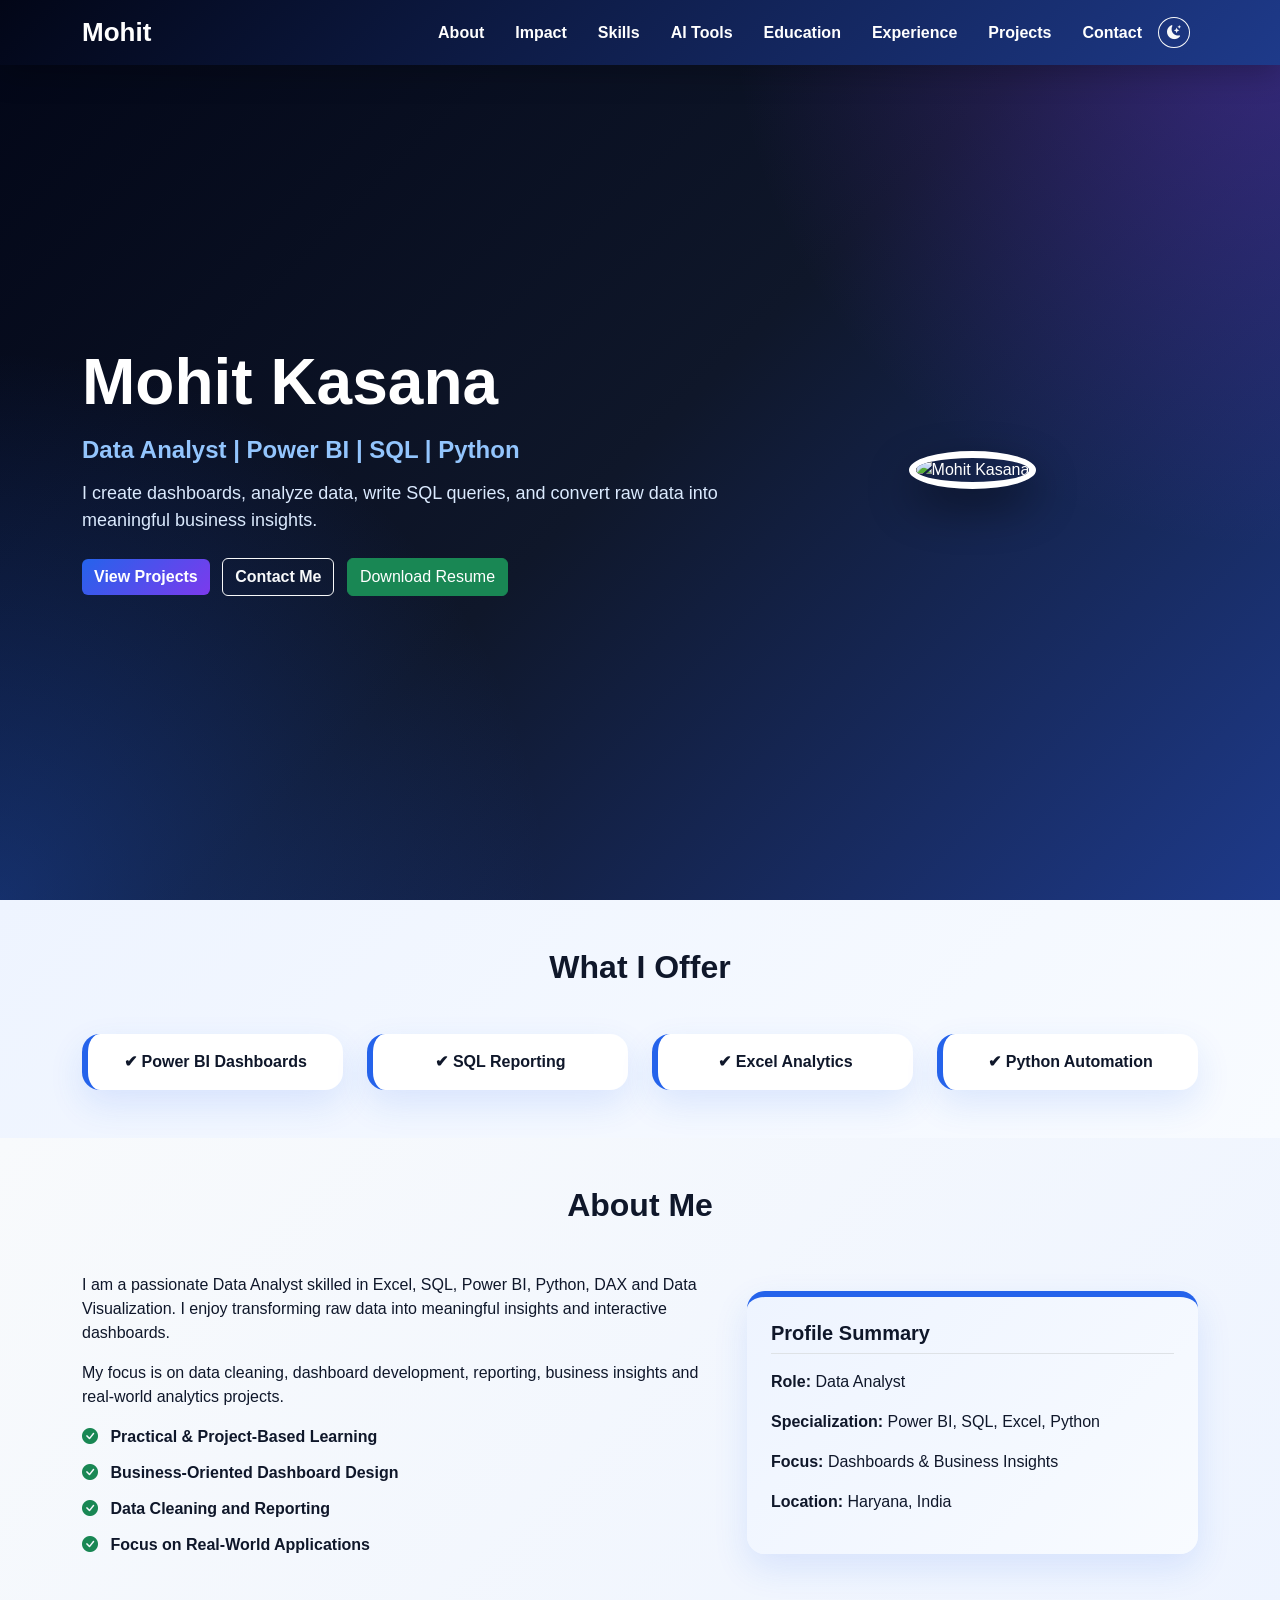
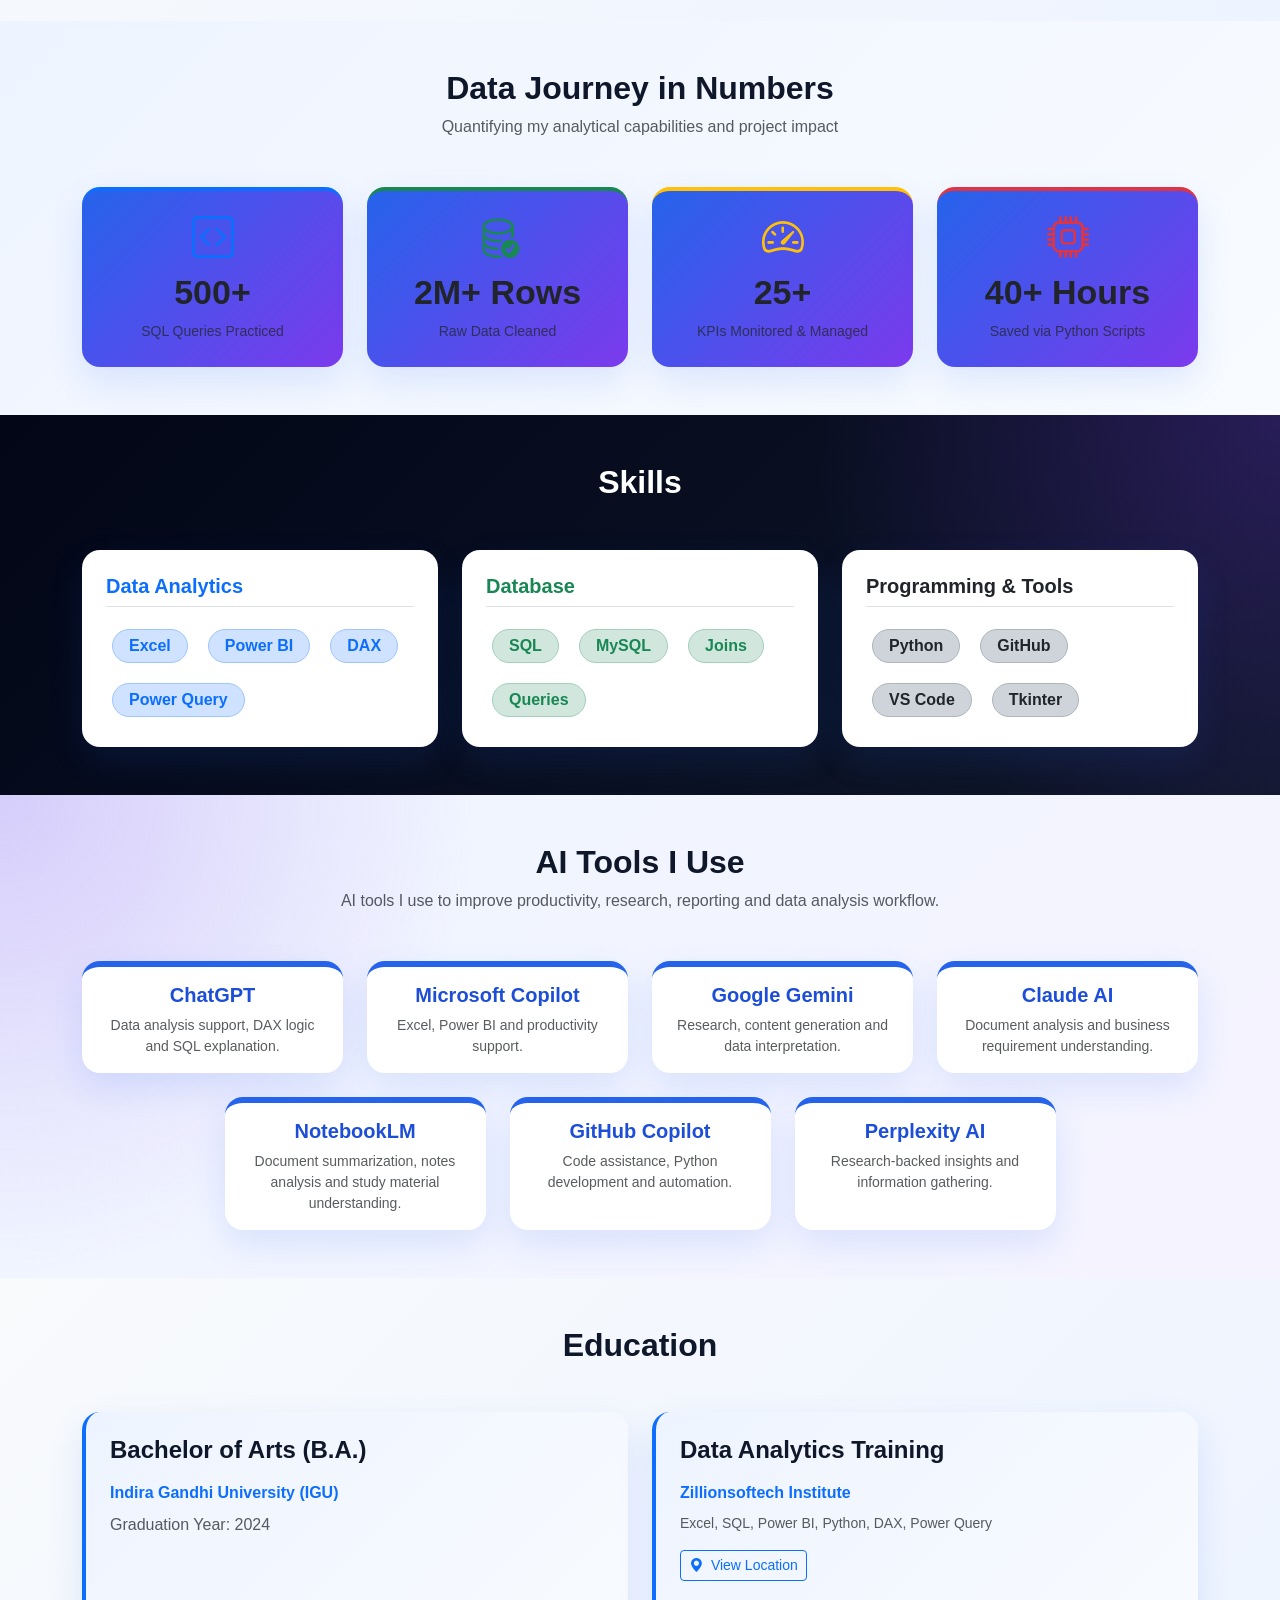
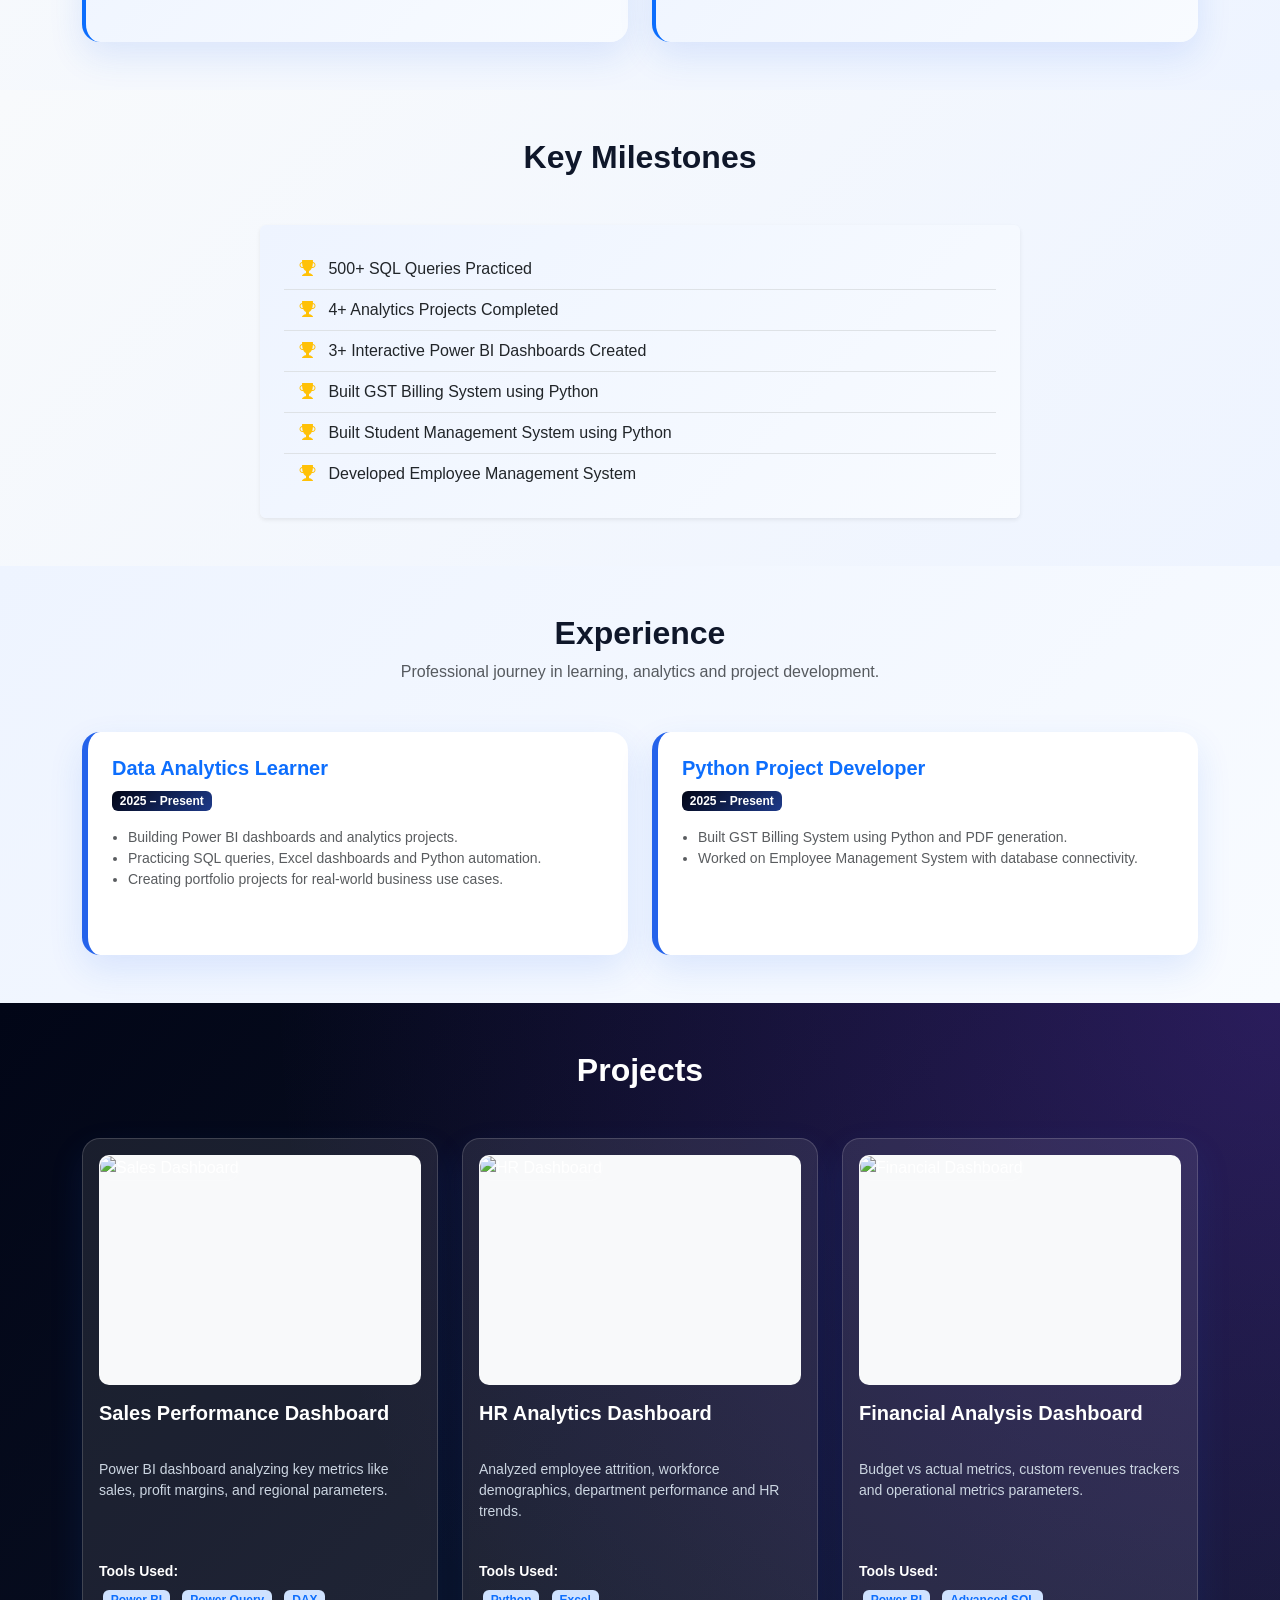
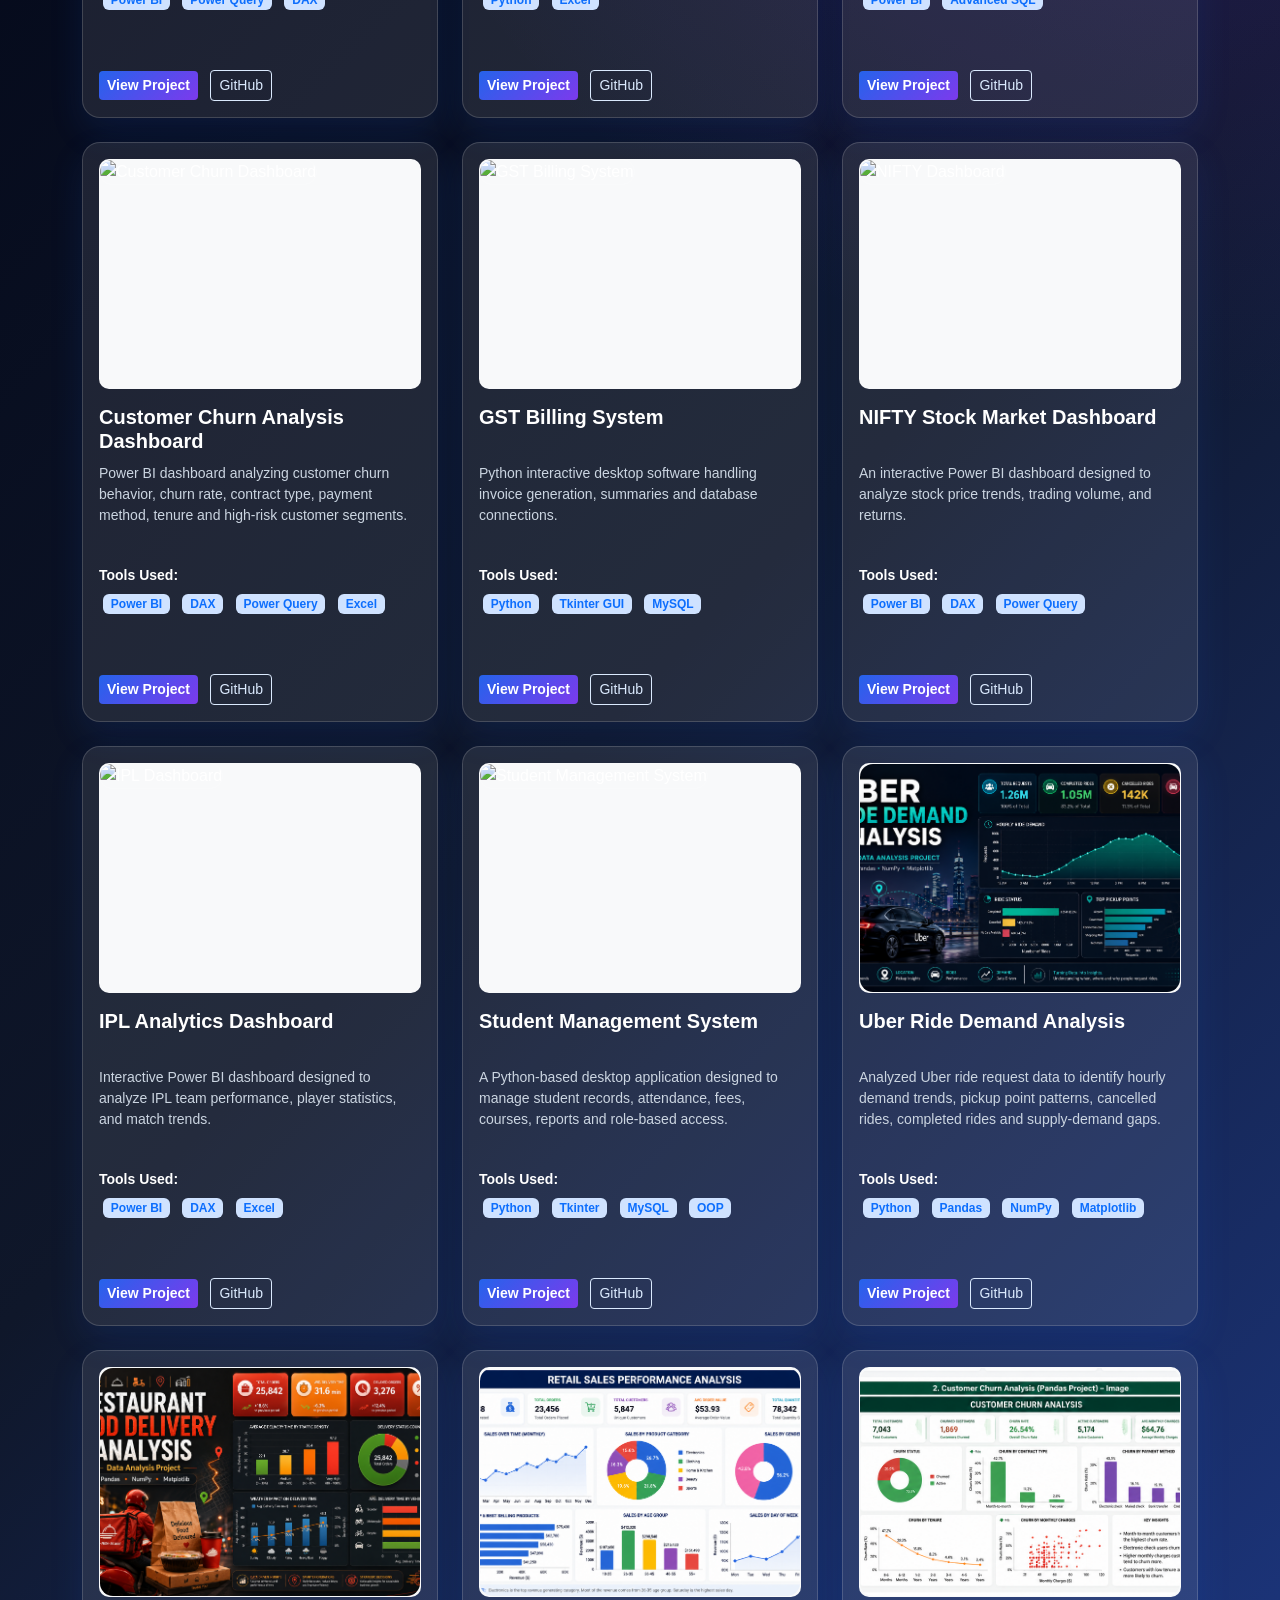
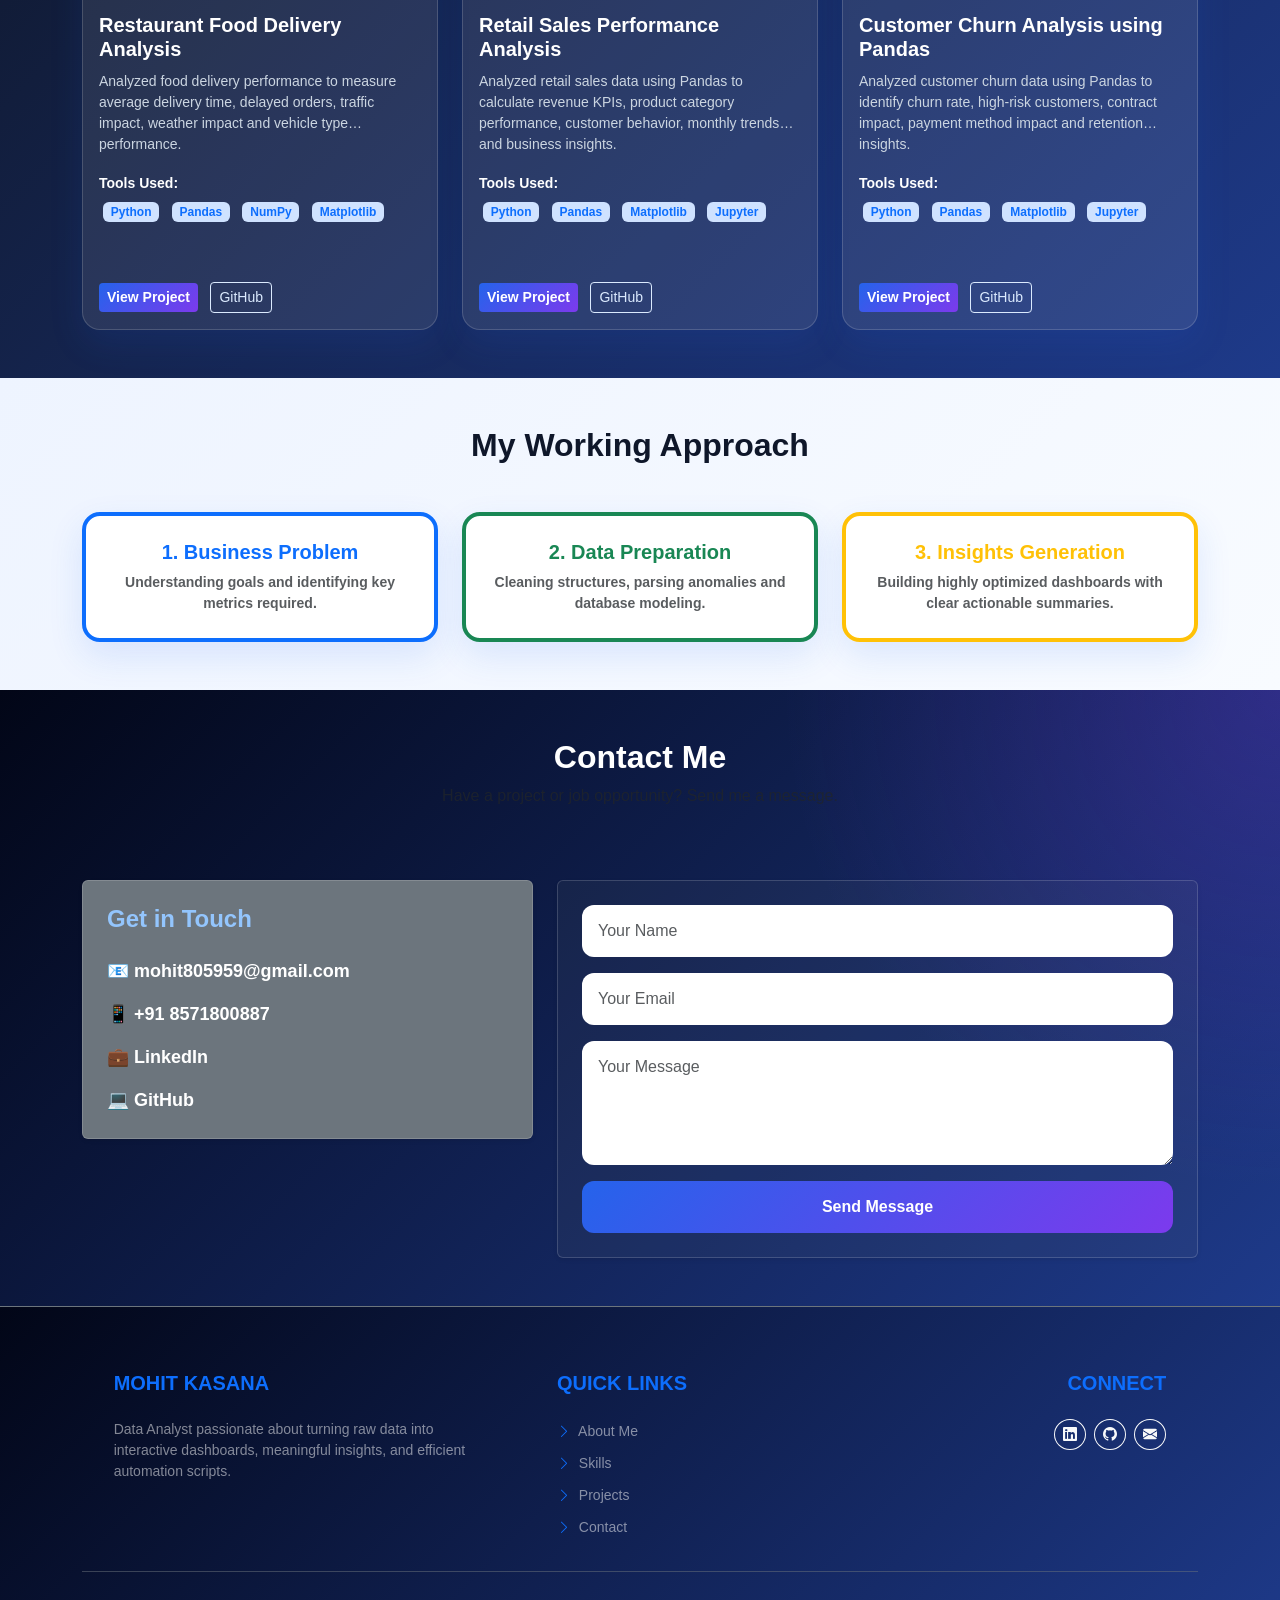
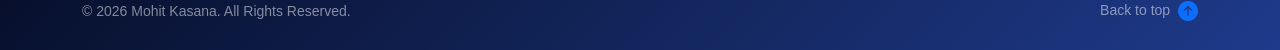
==== index.html @ ac34f44d "Update index.html" ====
<!DOCTYPE html>
<html lang="en">
<head>
    <meta charset="UTF-8">
    <title>Mohit Kasana | Data Analyst</title>
    <meta name="viewport" content="width=device-width, initial-scale=1">

    <link rel="icon" type="image/x-icon" href="images/favicon.ico">
    <!-- Bootstrap 5 CSS -->
    <link href="https://cdn.jsdelivr.net/npm/bootstrap@5.3.3/dist/css/bootstrap.min.css" rel="stylesheet">
    <!-- Bootstrap Icons -->
    <link href="https://cdn.jsdelivr.net/npm/bootstrap-icons/font/bootstrap-icons.css" rel="stylesheet">
    <link rel="stylesheet" href="style.css">
    
    <style>
        html {
            scroll-behavior: smooth;
        }
        /* Custom Dark Mode Rules */
        [data-bs-theme="dark"] .bg-white,
        [data-bs-theme="dark"] .bg-light {
            background-color: #212529 !important;
            color: #f8f9fa !important;
        }
        [data-bs-theme="dark"] .skill-card, 
        [data-bs-theme="dark"] .project-card,
        [data-bs-theme="dark"] .education-card,
        [data-bs-theme="dark"] .metric-card,
        [data-bs-theme="dark"] .ai-card,
        [data-bs-theme="dark"] .approach-card {
            background-color: #2b3035 !important;
            color: #f8f9fa !important;
        }
        [data-bs-theme="dark"] .text-dark {
            color: #f8f9fa !important;
        }
        .metric-card {
            transition: transform 0.3s ease;
        }
        .metric-card:hover {
            transform: translateY(-5px);
        }
        .embed-container {
            position: relative;
            padding-bottom: 56.25%;
            height: 0;
            overflow: hidden;
            max-width: 100%;
        }
        .embed-container iframe {
            position: absolute;
            top: 0;
            left: 0;
            width: 100%;
            height: 100%;
        }
    </style>
</head>
<body>

<nav class="navbar navbar-expand-lg navbar-dark fixed-top custom-navbar bg-dark">
    <div class="container">
        <a class="navbar-brand fw-bold" href="#">Mohit</a>

        <div class="d-flex align-items-center order-lg-3 ms-2">
            <button class="btn btn-outline-light btn-sm rounded-circle me-2" id="darkModeToggle" title="Toggle Dark/Light Mode">
                <i class="bi bi-moon-stars-fill"></i>
            </button>
        </div>

        <button class="navbar-toggler" data-bs-toggle="collapse" data-bs-target="#menu" aria-controls="menu" aria-expanded="false" aria-label="Toggle navigation">
            <span class="navbar-toggler-icon"></span>
        </button>

        <div class="collapse navbar-collapse" id="menu">
            <ul class="navbar-nav ms-auto">
                <li class="nav-item"><a class="nav-link" href="#about">About</a></li>
                <li class="nav-item"><a class="nav-link" href="#metrics">Impact</a></li>
                <li class="nav-item"><a class="nav-link" href="#skills">Skills</a></li>
                <li class="nav-item"><a class="nav-link" href="#ai-tools">AI Tools</a></li>
                <li class="nav-item"><a class="nav-link" href="#education">Education</a></li>
                <li class="nav-item"><a class="nav-link" href="#experience">Experience</a></li>
                <li class="nav-item"><a class="nav-link" href="#projects">Projects</a></li>
                <li class="nav-item"><a class="nav-link" href="#contact">Contact</a></li>
            </ul>
        </div>
    </div>
</nav>

<!-- Hero Section -->
<section class="hero" style="padding-top: 100px; padding-bottom: 60px;">
    <div class="container">
        <div class="row align-items-center">
            <div class="col-md-7">
                <h1>Mohit Kasana</h1>
                <h4>Data Analyst | Power BI | SQL | Python</h4>
                <p>
                    I create dashboards, analyze data, write SQL queries,
                    and convert raw data into meaningful business insights.
                </p>
                <div class="hero-buttons mt-4">
                    <a href="#projects" class="btn btn-primary me-2">View Projects</a>
                    <a href="#contact" class="btn btn-outline-light me-2">Contact Me</a>
                    <a href="resume.pdf" download class="btn btn-success">Download Resume</a>
                </div>
            </div>
            <div class="col-md-5 text-center mt-4 mt-md-0">
                <img src="images/profile.jpg" class="profile-img img-fluid rounded-circle" alt="Mohit Kasana" style="max-width: 250px;">
            </div>
        </div>
    </div>
</section>

<!-- Offers Section -->
<section class="section bg-light py-5">
    <div class="container">
        <h2 class="text-center mb-5 fw-bold">What I Offer</h2>
        <div class="row g-4">
            <div class="col-md-3">
                <div class="offer-card p-3 text-center shadow-sm bg-white rounded fw-semibold">✔ Power BI Dashboards</div>
            </div>
            <div class="col-md-3">
                <div class="offer-card p-3 text-center shadow-sm bg-white rounded fw-semibold">✔ SQL Reporting</div>
            </div>
            <div class="col-md-3">
                <div class="offer-card p-3 text-center shadow-sm bg-white rounded fw-semibold">✔ Excel Analytics</div>
            </div>
            <div class="col-md-3">
                <div class="offer-card p-3 text-center shadow-sm bg-white rounded fw-semibold">✔ Python Automation</div>
            </div>
        </div>
    </div>
</section>

<!-- About Section -->
<section id="about" class="section py-5">
    <div class="container">
        <h2 class="text-center mb-5 fw-bold">About Me</h2>
        <div class="row align-items-center">
            <div class="col-md-7">
                <p>
                    I am a passionate Data Analyst skilled in Excel, SQL, Power BI,
                    Python, DAX and Data Visualization. I enjoy transforming raw data
                    into meaningful insights and interactive dashboards.
                </p>
                <p>
                    My focus is on data cleaning, dashboard development, reporting,
                    business insights and real-world analytics projects.
                </p>
                <ul class="check-list list-unstyled fs-6 mt-3">
                    <li class="mb-2"><i class="bi bi-check-circle-fill text-success me-2"></i> Practical & Project-Based Learning</li>
                    <li class="mb-2"><i class="bi bi-check-circle-fill text-success me-2"></i> Business-Oriented Dashboard Design</li>
                    <li class="mb-2"><i class="bi bi-check-circle-fill text-success me-2"></i> Data Cleaning and Reporting</li>
                    <li class="mb-2"><i class="bi bi-check-circle-fill text-success me-2"></i> Focus on Real-World Applications</li>
                </ul>
            </div>
            <div class="col-md-5 mt-4 mt-md-0">
                <div class="summary-box p-4 bg-light shadow-sm rounded">
                    <h5 class="border-bottom pb-2 mb-3 fw-bold">Profile Summary</h5>
                    <p><b>Role:</b> Data Analyst</p>
                    <p><b>Specialization:</b> Power BI, SQL, Excel, Python</p>
                    <p><b>Focus:</b> Dashboards & Business Insights</p>
                    <p><b>Location:</b> Haryana, India</p>
                </div>
            </div>
        </div>
    </div>
</section>

<!-- Metrics Section -->
<section id="metrics" class="section bg-light py-5">
    <div class="container">
        <h2 class="text-center mb-2 fw-bold">Data Journey in Numbers</h2>
        <p class="text-center text-muted mb-5">Quantifying my analytical capabilities and project impact</p>

        <style>
            #metrics .metric-card {
                height: 180px;
                display: flex;
                flex-direction: column;
                align-items: center;
                justify-content: center;
                border-radius: 14px;
                transition: transform 0.3s ease;
            }

            #metrics .metric-card:hover {
                transform: translateY(-5px);
            }

            #metrics .metric-card i {
                font-size: 42px;
                margin-bottom: 12px;
                line-height: 1;
                display: block;
            }

            #metrics .metric-card h3 {
                font-size: 34px;
                font-weight: 800;
                margin: 0;
                line-height: 1.2;
            }

            #metrics .metric-card p {
                font-size: 14px;
                margin-top: 8px;
                margin-bottom: 0;
            }
        </style>

        <div class="row g-4 text-center">

            <div class="col-md-3 col-sm-6">
                <div class="metric-card p-4 bg-white shadow-sm rounded border-top border-primary border-4">
                    <i class="bi bi-code-square text-primary"></i>
                    <h3 class="fw-bold text-dark">500+</h3>
                    <p class="text-muted small">SQL Queries Practiced</p>
                </div>
            </div>

            <div class="col-md-3 col-sm-6">
                <div class="metric-card p-4 bg-white shadow-sm rounded border-top border-success border-4">
                    <i class="bi bi-database-check text-success"></i>
                    <h3 class="fw-bold text-dark">2M+ Rows</h3>
                    <p class="text-muted small">Raw Data Cleaned</p>
                </div>
            </div>

            <div class="col-md-3 col-sm-6">
                <div class="metric-card p-4 bg-white shadow-sm rounded border-top border-warning border-4">
                    <i class="bi bi-speedometer2 text-warning"></i>
                    <h3 class="fw-bold text-dark">25+</h3>
                    <p class="text-muted small">KPIs Monitored & Managed</p>
                </div>
            </div>

            <div class="col-md-3 col-sm-6">
                <div class="metric-card p-4 bg-white shadow-sm rounded border-top border-danger border-4">
                    <i class="bi bi-cpu text-danger"></i>
                    <h3 class="fw-bold text-dark">40+ Hours</h3>
                    <p class="text-muted small">Saved via Python Scripts</p>
                </div>
            </div>

        </div>
    </div>
</section>

<!-- Skills Section -->
<section id="skills" class="section py-5">
    <div class="container">
        <h2 class="text-center mb-5 fw-bold">Skills</h2>
        <div class="row g-4">
            <div class="col-md-4">
                <div class="skill-card p-4 bg-white shadow-sm rounded h-100 border-0">
                    <h5 class="border-bottom pb-2 mb-3 text-primary fw-bold">Data Analytics</h5>
                    <div class="d-flex flex-wrap gap-2">
                        <span class="badge bg-primary-subtle text-primary border border-primary-subtle px-3 py-2 rounded-pill fs-6">Excel</span>
                        <span class="badge bg-primary-subtle text-primary border border-primary-subtle px-3 py-2 rounded-pill fs-6">Power BI</span>
                        <span class="badge bg-primary-subtle text-primary border border-primary-subtle px-3 py-2 rounded-pill fs-6">DAX</span>
                        <span class="badge bg-primary-subtle text-primary border border-primary-subtle px-3 py-2 rounded-pill fs-6">Power Query</span>
                    </div>
                </div>
            </div>
            <div class="col-md-4">
                <div class="skill-card p-4 bg-white shadow-sm rounded h-100 border-0">
                    <h5 class="border-bottom pb-2 mb-3 text-success fw-bold">Database</h5>
                    <div class="d-flex flex-wrap gap-2">
                        <span class="badge bg-success-subtle text-success border border-success-subtle px-3 py-2 rounded-pill fs-6">SQL</span>
                        <span class="badge bg-success-subtle text-success border border-success-subtle px-3 py-2 rounded-pill fs-6">MySQL</span>
                        <span class="badge bg-success-subtle text-success border border-success-subtle px-3 py-2 rounded-pill fs-6">Joins</span>
                        <span class="badge bg-success-subtle text-success border border-success-subtle px-3 py-2 rounded-pill fs-6">Queries</span>
                    </div>
                </div>
            </div>
            <div class="col-md-4">
                <div class="skill-card p-4 bg-white shadow-sm rounded h-100 border-0">
                    <h5 class="border-bottom pb-2 mb-3 text-dark fw-bold">Programming & Tools</h5>
                    <div class="d-flex flex-wrap gap-2">
                        <span class="badge bg-dark-subtle text-dark border border-dark-subtle px-3 py-2 rounded-pill fs-6">Python</span>
                        <span class="badge bg-dark-subtle text-dark border border-dark-subtle px-3 py-2 rounded-pill fs-6">GitHub</span>
                        <span class="badge bg-dark-subtle text-dark border border-dark-subtle px-3 py-2 rounded-pill fs-6">VS Code</span>
                        <span class="badge bg-dark-subtle text-dark border border-dark-subtle px-3 py-2 rounded-pill fs-6">Tkinter</span>
                    </div>
                </div>
            </div>
        </div>
    </div>
</section>

<!-- AI Tools Section -->
<section id="ai-tools" class="section bg-light py-5">
    <div class="container">
        <h2 class="text-center mb-2 fw-bold">AI Tools I Use</h2>
        <p class="text-center text-muted mb-5">AI tools I use to improve productivity, research, reporting and data analysis workflow.</p>
        <div class="row g-4 justify-content-center">
            <div class="col-md-4 col-lg-3">
                <div class="ai-card p-3 bg-white shadow-sm rounded h-100 text-center">
                    <h5 class="fw-bold">ChatGPT</h5>
                    <p class="small text-muted mb-0">Data analysis support, DAX logic and SQL explanation.</p>
                </div>
            </div>
            <div class="col-md-4 col-lg-3">
                <div class="ai-card p-3 bg-white shadow-sm rounded h-100 text-center">
                    <h5 class="fw-bold">Microsoft Copilot</h5>
                    <p class="small text-muted mb-0">Excel, Power BI and productivity support.</p>
                </div>
            </div>
            <div class="col-md-4 col-lg-3">
                <div class="ai-card p-3 bg-white shadow-sm rounded h-100 text-center">
                    <h5 class="fw-bold">Google Gemini</h5>
                    <p class="small text-muted mb-0">Research, content generation and data interpretation.</p>
                </div>
            </div>
            <div class="col-md-4 col-lg-3">
                <div class="ai-card p-3 bg-white shadow-sm rounded h-100 text-center">
                    <h5 class="fw-bold">Claude AI</h5>
                    <p class="small text-muted mb-0">Document analysis and business requirement understanding.</p>
                </div>
            </div>
            <div class="col-md-4 col-lg-3">
                <div class="ai-card p-3 bg-white shadow-sm rounded h-100 text-center">
                    <h5 class="fw-bold">NotebookLM</h5>
                    <p class="small text-muted mb-0">Document summarization, notes analysis and study material understanding.</p>
                </div>
            </div>
            <div class="col-md-4 col-lg-3">
                <div class="ai-card p-3 bg-white shadow-sm rounded h-100 text-center">
                    <h5 class="fw-bold">GitHub Copilot</h5>
                    <p class="small text-muted mb-0">Code assistance, Python development and automation.</p>
                </div>
            </div>
            <div class="col-md-4 col-lg-3">
                <div class="ai-card p-3 bg-white shadow-sm rounded h-100 text-center">
                    <h5 class="fw-bold">Perplexity AI</h5>
                    <p class="small text-muted mb-0">Research-backed insights and information gathering.</p>
                </div>
            </div>
        </div>
    </div>
</section>

<!-- Education Section -->
<section id="education" class="section py-5">
    <div class="container">
        <h2 class="text-center mb-5 fw-bold">Education</h2>

        <div class="row g-4 align-items-stretch">

            <!-- Education Card 1 -->
            <div class="col-md-6">
                <div class="education-card p-4 bg-light shadow-sm rounded h-100 border-start border-primary border-4">
                    <h4 class="fw-bold mb-3">Bachelor of Arts (B.A.)</h4>

                    <p class="text-primary mb-2">
                        <strong>Indira Gandhi University (IGU)</strong>
                    </p>

                    <p class="text-muted mb-0">
                        Graduation Year: 2024
                    </p>
                </div>
            </div>

            <!-- Education Card 2 -->
            <div class="col-md-6">
                <div class="education-card p-4 bg-light shadow-sm rounded h-100 border-start border-primary border-4">
                    <h4 class="fw-bold mb-3">Data Analytics Training</h4>

                    <p class="text-primary mb-2">
                        <strong>Zillionsoftech Institute</strong>
                    </p>

                    <p class="small text-muted mb-3">
                        Excel, SQL, Power BI, Python, DAX, Power Query
                    </p>

                    <a href="https://www.zillionsoftech.com/" 
                       target="_blank" 
                       class="btn btn-outline-primary btn-sm">
                        <i class="bi bi-geo-alt-fill me-1"></i> View Location
                    </a>
                </div>
            </div>

        </div>
    </div>
</section>
<!-- Key Milestones Section -->
<section id="achievements" class="section py-5">
    <div class="container">
        <h2 class="text-center mb-5 fw-bold">Key Milestones</h2>
        <div class="row justify-content-center">
            <div class="col-md-8 shadow-sm bg-light p-4 rounded">
                <ul class="list-group list-group-flush fs-6 bg-transparent">
                    <li class="list-group-item bg-transparent"><i class="bi bi-trophy-fill text-warning me-2"></i> 500+ SQL Queries Practiced</li>
                    <li class="list-group-item bg-transparent"><i class="bi bi-trophy-fill text-warning me-2"></i> 4+ Analytics Projects Completed</li>
                    <li class="list-group-item bg-transparent"><i class="bi bi-trophy-fill text-warning me-2"></i> 3+ Interactive Power BI Dashboards Created</li>
                    <li class="list-group-item bg-transparent"><i class="bi bi-trophy-fill text-warning me-2"></i> Built GST Billing System using Python</li>
                    <li class="list-group-item bg-transparent"><i class="bi bi-trophy-fill text-warning me-2"></i> Built Student Management System using Python</li>
                    <li class="list-group-item bg-transparent"><i class="bi bi-trophy-fill text-warning me-2"></i> Developed Employee Management System</li>
                </ul>
            </div>
        </div>
    </div>
</section>

<!-- Experience Section -->
<section id="experience" class="section bg-light py-5">
    <div class="container">
        <h2 class="text-center mb-2 fw-bold">Experience</h2>
        <p class="text-center text-muted mb-5">Professional journey in learning, analytics and project development.</p>
        <div class="row g-4 justify-content-center">
            <div class="col-md-6">
                <div class="timeline-item p-4 bg-white shadow-sm rounded h-100">
                    <h5 class="text-primary fw-bold">Data Analytics Learner</h5>
                    <span class="badge bg-dark mb-3">2025 – Present</span>
                    <ul class="small ps-3 text-muted">
                        <li>Building Power BI dashboards and analytics projects.</li>
                        <li>Practicing SQL queries, Excel dashboards and Python automation.</li>
                        <li>Creating portfolio projects for real-world business use cases.</li>
                    </ul>
                </div>
            </div>
            <div class="col-md-6">
                <div class="timeline-item p-4 bg-white shadow-sm rounded h-100">
                    <h5 class="text-primary fw-bold">Python Project Developer</h5>
                    <span class="badge bg-dark mb-3">2025 – Present</span>
                    <ul class="small ps-3 text-muted">
                        <li>Built GST Billing System using Python and PDF generation.</li>
                        <li>Worked on Employee Management System with database connectivity.</li>
                    </ul>
                </div>
            </div>
        </div>
    </div>
</section>

<!-- Projects Section -->
<section id="projects" class="section py-5 bg-light">
    <div class="container">
        <h2 class="text-center mb-5 fw-bold">Projects</h2>

        <style>
            /* Same size project cards */
            #projects .project-card {
                height: 540px !important;
                display: flex !important;
                flex-direction: column !important;
                overflow: hidden !important;
            }

            #projects .project-thumb {
                height: 230px !important;
                width: 100% !important;
                overflow: hidden !important;
                border-radius: 10px !important;
                background-color: #f8f9fa !important;
                flex-shrink: 0 !important;
            }

            #projects .project-thumb img {
                width: 100% !important;
                height: 100% !important;
                object-fit: cover !important;
                object-position: top center !important;
            }

            #projects .project-card h5 {
                min-height: 50px !important;
                margin-bottom: 8px !important;
            }

            #projects .project-desc {
                height: 72px !important;
                overflow: hidden !important;
                display: -webkit-box !important;
                -webkit-line-clamp: 3 !important;
                -webkit-box-orient: vertical !important;
            }

            #projects .project-tools {
                min-height: 85px !important;
            }

            #projects .project-buttons {
                margin-top: auto !important;
            }
        </style>

        <div class="row g-4">

            <!-- Project 1 -->
            <div class="col-md-6 col-lg-4">
                <div class="project-card p-3 bg-white shadow-sm rounded h-100">
                    <div class="project-thumb mb-3">
                        <img src="images/sales_dashboard.png" alt="Sales Dashboard">
                    </div>

                    <h5 class="fw-bold text-dark">Sales Performance Dashboard</h5>

                    <p class="text-muted small project-desc">
                        Power BI dashboard analyzing key metrics like sales, profit margins, and regional parameters.
                    </p>

                    <div class="project-tools mb-3">
                        <strong class="small text-dark d-block mb-1">Tools Used:</strong>
                        <span class="badge bg-primary-subtle text-primary m-1">Power BI</span>
                        <span class="badge bg-primary-subtle text-primary m-1">Power Query</span>
                        <span class="badge bg-primary-subtle text-primary m-1">DAX</span>
                    </div>

                    <div class="project-buttons">
                        <a href="sales_dashboard.html?v=2" class="btn btn-primary btn-sm me-2">View Project</a>
                        <a href="https://github.com/mohit8059/sales_dashboard" class="btn btn-outline-dark btn-sm" target="_blank">GitHub</a>
                    </div>
                </div>
            </div>

            <!-- Project 2 -->
            <div class="col-md-6 col-lg-4">
                <div class="project-card p-3 bg-white shadow-sm rounded h-100">
                    <div class="project-thumb mb-3">
                        <img src="images/hr_dashboard.png" alt="HR Dashboard">
                    </div>

                    <h5 class="fw-bold text-dark">HR Analytics Dashboard</h5>

                    <p class="text-muted small project-desc">
                        Analyzed employee attrition, workforce demographics, department performance and HR trends.
                    </p>

                    <div class="project-tools mb-3">
                        <strong class="small text-dark d-block mb-1">Tools Used:</strong>
                        <span class="badge bg-primary-subtle text-primary m-1">Python </span>
                        <span class="badge bg-primary-subtle text-primary m-1">Excel </span>
                    </div>

                    <div class="project-buttons">
                        <a href="hr_dashboard.html?v=2" class="btn btn-primary btn-sm me-2">View Project</a>
                        <a href="https://github.com/mohit8059/hr_dashboard" class="btn btn-outline-dark btn-sm" target="_blank">GitHub</a>
                    </div>
                </div>
            </div>

            <!-- Project 3 -->
            <div class="col-md-6 col-lg-4">
                <div class="project-card p-3 bg-white shadow-sm rounded h-100">
                    <div class="project-thumb mb-3">
                        <img src="images/financial_dashboard.png" alt="Financial Dashboard">
                    </div>

                    <h5 class="fw-bold text-dark">Financial Analysis Dashboard</h5>

                    <p class="text-muted small project-desc">
                        Budget vs actual metrics, custom revenues trackers and operational metrics parameters.
                    </p>

                    <div class="project-tools mb-3">
                        <strong class="small text-dark d-block mb-1">Tools Used:</strong>
                        <span class="badge bg-primary-subtle text-primary m-1">Power BI</span>
                        <span class="badge bg-primary-subtle text-primary m-1">Advanced SQL</span>
                    </div>

                    <div class="project-buttons">
                        <a href="financial_dashboard.html?v=2" class="btn btn-primary btn-sm me-2">View Project</a>
                        <a href="https://github.com/mohit8059/FInancial_Dashboard" class="btn btn-outline-dark btn-sm" target="_blank">GitHub</a>
                    </div>
                </div>
            </div>

            <!-- Project 7 (Fixed structural issue) -->
            <div class="col-md-6 col-lg-4">
                <div class="project-card p-3 bg-white shadow-sm rounded h-100">
                    <div class="project-thumb mb-3">
                        <img src="images/customer_churn_analysis.png" alt="Customer Churn Dashboard">
                    </div>

                    <h5 class="fw-bold text-dark">Customer Churn Analysis Dashboard</h5>

                    <p class="text-muted small project-desc">
                        Power BI dashboard analyzing customer churn behavior, churn rate, contract type, payment method, tenure and high-risk customer segments.
                    </p>

                    <div class="project-tools mb-3">
                        <strong class="small text-dark d-block mb-1">Tools Used:</strong>
                        <span class="badge bg-primary-subtle text-primary m-1">Power BI</span>
                        <span class="badge bg-primary-subtle text-primary m-1">DAX</span>
                        <span class="badge bg-primary-subtle text-primary m-1">Power Query</span>
                        <span class="badge bg-primary-subtle text-primary m-1">Excel</span>
                    </div>

                    <div class="project-buttons">
                        <a href="customer_churn_analysis.html?v=2" class="btn btn-primary btn-sm me-2">View Project</a>
                        <a href="https://github.com/mohit8059/customer_churn_analysis" class="btn btn-outline-dark btn-sm" target="_blank">GitHub</a>
                    </div>
                </div>
            </div>

            <!-- Project 4 -->
            <div class="col-md-6 col-lg-4">
                <div class="project-card p-3 bg-white shadow-sm rounded h-100">
                    <div class="project-thumb mb-3">
                        <img src="images/gst_billing_system.png" alt="GST Billing System">
                    </div>

                    <h5 class="fw-bold text-dark">GST Billing System</h5>

                    <p class="text-muted small project-desc">
                        Python interactive desktop software handling invoice generation, summaries and database connections.
                    </p>

                    <div class="project-tools mb-3">
                        <strong class="small text-dark d-block mb-1">Tools Used:</strong>
                        <span class="badge bg-primary-subtle text-primary m-1">Python</span>
                        <span class="badge bg-primary-subtle text-primary m-1">Tkinter GUI</span>
                        <span class="badge bg-primary-subtle text-primary m-1">MySQL</span>
                    </div>

                    <div class="project-buttons">
                        <a href="gst_billing_system.html?v=2" class="btn btn-primary btn-sm me-2">View Project</a>
                        <a href="https://github.com/mohit8059/gst_billing_system" class="btn btn-outline-dark btn-sm" target="_blank">GitHub</a>
                    </div>
                </div>
            </div>

            <!-- Project 5 -->
            <div class="col-md-6 col-lg-4">
                <div class="project-card p-3 bg-white shadow-sm rounded h-100">
                    <div class="project-thumb mb-3">
                        <img src="images/nifty_dashboard.png" alt="NIFTY Dashboard">
                    </div>

                    <h5 class="fw-bold text-dark">NIFTY Stock Market Dashboard</h5>

                    <p class="text-muted small project-desc">
                        An interactive Power BI dashboard designed to analyze stock price trends, trading volume, and returns.
                    </p>

                    <div class="project-tools mb-3">
                        <strong class="small text-dark d-block mb-1">Tools Used:</strong>
                        <span class="badge bg-primary-subtle text-primary m-1">Power BI</span>
                        <span class="badge bg-primary-subtle text-primary m-1">DAX</span>
                        <span class="badge bg-primary-subtle text-primary m-1">Power Query</span>
                    </div>

                    <div class="project-buttons">
                        <a href="nifty_dashboard.html?v=2" class="btn btn-primary btn-sm me-2">View Project</a>
                        <a href="https://github.com/mohit8059/nifty_dashboard" class="btn btn-outline-dark btn-sm" target="_blank">GitHub</a>
                    </div>
                </div>
            </div>

            <!-- Project 6 -->
            <div class="col-md-6 col-lg-4">
                <div class="project-card p-3 bg-white shadow-sm rounded h-100">
                    <div class="project-thumb mb-3">
                        <img src="images/ipl_analytics_dashboard.png" alt="IPL Dashboard">
                    </div>

                    <h5 class="fw-bold text-dark">IPL Analytics Dashboard</h5>

                    <p class="text-muted small project-desc">
                        Interactive Power BI dashboard designed to analyze IPL team performance, player statistics, and match trends.
                    </p>

                    <div class="project-tools mb-3">
                        <strong class="small text-dark d-block mb-1">Tools Used:</strong>
                        <span class="badge bg-primary-subtle text-primary m-1">Power BI</span>
                        <span class="badge bg-primary-subtle text-primary m-1">DAX</span>
                        <span class="badge bg-primary-subtle text-primary m-1">Excel</span>
                    </div>

                    <div class="project-buttons">
                        <a href="ipl_analytics_dashboard.html?v=2" class="btn btn-primary btn-sm me-2">View Project</a>
                        <a href="https://github.com/mohit8059/ipl_analytics_dashboard" class="btn btn-outline-dark btn-sm" target="_blank">GitHub</a>
                    </div>
                </div>
            </div>

            <!-- Project 7 (Original Student Management System) -->
            <div class="col-md-6 col-lg-4">
                <div class="project-card p-3 bg-white shadow-sm rounded h-100">
                    <div class="project-thumb mb-3">
                        <img src="images/student_management_system.png" alt="Student Management System">
                    </div>

                    <h5 class="fw-bold text-dark">Student Management System</h5>

                    <p class="text-muted small project-desc">
                        A Python-based desktop application designed to manage student records, attendance, fees, courses, reports and role-based access.
                    </p>

                    <div class="project-tools mb-3">
                        <strong class="small text-dark d-block mb-1">Tools Used:</strong>
                        <span class="badge bg-primary-subtle text-primary m-1">Python</span>
                        <span class="badge bg-primary-subtle text-primary m-1">Tkinter</span>
                        <span class="badge bg-primary-subtle text-primary m-1">MySQL</span>
                        <span class="badge bg-primary-subtle text-primary m-1">OOP</span>
                    </div>

                    <div class="project-buttons">
                        <a href="student_management_system.html?v=2" class="btn btn-primary btn-sm me-2">View Project</a>
                        <a href="https://github.com/mohit8059/student_management_system" class="btn btn-outline-dark btn-sm" target="_blank">GitHub</a>
                    </div>
                </div>
            </div>

            <!-- Project 8: Uber Ride Demand Analysis -->
            <div class="col-md-6 col-lg-4">
                <div class="project-card p-3 bg-white shadow-sm rounded h-100">
                    <div class="project-thumb mb-3">
                        <img src="images/uber_ride_demand_analytics_dashboard.png" alt="Uber Ride Demand Analysis">
                    </div>

                    <h5 class="fw-bold text-dark">Uber Ride Demand Analysis</h5>

                    <p class="text-muted small project-desc">
                        Analyzed Uber ride request data to identify hourly demand trends, pickup point patterns, cancelled rides, completed rides and supply-demand gaps.
                    </p>

                    <div class="project-tools mb-3">
                        <strong class="small text-dark d-block mb-1">Tools Used:</strong>
                        <span class="badge bg-primary-subtle text-primary m-1">Python</span>
                        <span class="badge bg-primary-subtle text-primary m-1">Pandas</span>
                        <span class="badge bg-primary-subtle text-primary m-1">NumPy</span>
                        <span class="badge bg-primary-subtle text-primary m-1">Matplotlib</span>
                    </div>

                    <div class="project-buttons">
                        <a href="uber_ride_demand_analysis.html?v=2" class="btn btn-primary btn-sm me-2">View Project</a>
                        <a href="https://github.com/mohit8059/uber_ride_demand_analysis" class="btn btn-outline-dark btn-sm" target="_blank">GitHub</a>
                    </div>
                </div>
            </div>

            <!-- Project 9: Restaurant Food Delivery Analysis -->
            <div class="col-md-6 col-lg-4">
                <div class="project-card p-3 bg-white shadow-sm rounded h-100">
                    <div class="project-thumb mb-3">
                        <img src="images/food_delivery_trends_and_insights_dashboard.png" alt="Restaurant Food Delivery Analysis">
                    </div>

                    <h5 class="fw-bold text-dark">Restaurant Food Delivery Analysis</h5>

                    <p class="text-muted small project-desc">
                        Analyzed food delivery performance to measure average delivery time, delayed orders, traffic impact, weather impact and vehicle type performance.
                    </p>

                    <div class="project-tools mb-3">
                        <strong class="small text-dark d-block mb-1">Tools Used:</strong>
                        <span class="badge bg-primary-subtle text-primary m-1">Python</span>
                        <span class="badge bg-primary-subtle text-primary m-1">Pandas</span>
                        <span class="badge bg-primary-subtle text-primary m-1">NumPy</span>
                        <span class="badge bg-primary-subtle text-primary m-1">Matplotlib</span>
                    </div>

                    <div class="project-buttons">
                        <a href="restaurant_food_delivery_analysis.html?v=2" class="btn btn-primary btn-sm me-2">View Project</a>
                        <a href="https://github.com/mohit8059/restaurant_food_delivery_analysis" class="btn btn-outline-dark btn-sm" target="_blank">GitHub</a>
                    </div>
                </div>
            </div>

            <!-- Project 8: Retail Sales Performance Analysis using Pandas -->
            <div class="col-md-6 col-lg-4">
                <div class="project-card p-3 bg-white shadow-sm rounded h-100">
                    <div class="project-thumb mb-3">
                        <img src="images/retail_sales_dashboard.png" alt="Retail Sales Performance Analysis">
                    </div>

                    <h5 class="fw-bold text-dark">Retail Sales Performance Analysis</h5>

                    <p class="text-muted small project-desc">
                        Analyzed retail sales data using Pandas to calculate revenue KPIs, product category performance, customer behavior, monthly trends and business insights.
                    </p>

                    <div class="project-tools mb-3">
                        <strong class="small text-dark d-block mb-1">Tools Used:</strong>
                        <span class="badge bg-primary-subtle text-primary m-1">Python</span>
                        <span class="badge bg-primary-subtle text-primary m-1">Pandas</span>
                        <span class="badge bg-primary-subtle text-primary m-1">Matplotlib</span>
                        <span class="badge bg-primary-subtle text-primary m-1">Jupyter</span>
                    </div>

                    <div class="project-buttons">
                        <a href="https://mohit8059.github.io/retail_sales_analysis/" class="btn btn-primary btn-sm me-2" target="_blank">View Project</a>
                        <a href="https://github.com/mohit8059/retail_sales_analysis" class="btn btn-outline-dark btn-sm" target="_blank">GitHub</a>
                    </div>
                </div>
            </div>

            <!-- Project 9: Customer Churn Analysis using Pandas -->
            <div class="col-md-6 col-lg-4">
                <div class="project-card p-3 bg-white shadow-sm rounded h-100">
                    <div class="project-thumb mb-3">
                        <img src="images/customer_churn_pandas_dashboard.png" alt="Customer Churn Analysis using Pandas">
                    </div>

                    <h5 class="fw-bold text-dark">Customer Churn Analysis using Pandas</h5>

                    <p class="text-muted small project-desc">
                        Analyzed customer churn data using Pandas to identify churn rate, high-risk customers, contract impact, payment method impact and retention insights.
                    </p>

                    <div class="project-tools mb-3">
                        <strong class="small text-dark d-block mb-1">Tools Used:</strong>
                        <span class="badge bg-primary-subtle text-primary m-1">Python</span>
                        <span class="badge bg-primary-subtle text-primary m-1">Pandas</span>
                        <span class="badge bg-primary-subtle text-primary m-1">Matplotlib</span>
                        <span class="badge bg-primary-subtle text-primary m-1">Jupyter</span>
                    </div>

                    <div class="project-buttons">
                        <a href="https://mohit8059.github.io/customer_churn_analysis_pandas/" class="btn btn-primary btn-sm me-2" target="_blank">View Project</a>
                        <a href="https://github.com/mohit8059/customer_churn_analysis_pandas" class="btn btn-outline-dark btn-sm" target="_blank">GitHub</a>
                    </div>
                </div>
            </div>

        </div> <!-- /.row -->
    </div> <!-- /.container -->
</section>
<!-- Working Approach Section -->
<section class="section bg-light py-5">
    <div class="container">
        <h2 class="text-center mb-5 fw-bold">My Working Approach</h2>
        <div class="row g-4 text-center">
            <div class="col-md-4">
                <div class="approach-card p-4 bg-white shadow-sm rounded border-bottom border-primary border-4">
                    <h5 class="text-primary fw-bold">1. Business Problem</h5>
                    <p class="small text-muted mb-0">Understanding goals and identifying key metrics required.</p>
                </div>
            </div>
            <div class="col-md-4">
                <div class="approach-card p-4 bg-white shadow-sm rounded border-bottom border-success border-4">
                    <h5 class="text-success fw-bold">2. Data Preparation</h5>
                    <p class="small text-muted mb-0">Cleaning structures, parsing anomalies and database modeling.</p>
                </div>
            </div>
            <div class="col-md-4">
                <div class="approach-card p-4 bg-white shadow-sm rounded border-bottom border-warning border-4">
                    <h5 class="text-warning fw-bold">3. Insights Generation</h5>
                    <p class="small text-muted mb-0">Building highly optimized dashboards with clear actionable summaries.</p>
                </div>
            </div>
        </div>
    </div>
</section>

<!-- Contact Section -->
<section id="contact" class="section bg-dark text-white py-5">
    <div class="container">
        <h2 class="text-white text-center mb-2 fw-bold">Contact Me</h2>
        <p class="text-center text-muted mb-5">Have a project or job opportunity? Send me a message.</p>

        <div class="row g-4 mt-4">
            <div class="col-md-5">
                <div class="contact-info-box p-4 bg-secondary bg-opacity-20 rounded shadow-sm">
                    <h4 class="mb-4 fw-bold">Get in Touch</h4>
                    <p class="mb-3">📧 <a href="mailto:mohit805959@gmail.com" class="text-white text-decoration-none">mohit805959@gmail.com</a></p>
                    <p class="mb-3">📱 <a href="tel:+918571800887" class="text-white text-decoration-none">+91 8571800887</a></p>
                    <p class="mb-3">💼 <a href="https://www.linkedin.com/in/mohit-kasana-202879412" target="_blank" class="text-white text-decoration-none">LinkedIn</a></p>
                    <p class="mb-0">💻 <a href="https://github.com/mohit8059" target="_blank" class="text-white text-decoration-none">GitHub</a></p>
                </div>
            </div>

            <div class="col-md-7">
                <form action="https://formsubmit.co/mohit805959@gmail.com" method="POST" class="contact-form bg-secondary bg-opacity-10 p-4 rounded shadow-sm">
                    <input type="hidden" name="_subject" value="New Portfolio Contact Message">
                    <div class="mb-3">
                        <input type="text" name="name" class="form-control" placeholder="Your Name" required>
                    </div>
                    <div class="mb-3">
                        <input type="email" name="email" class="form-control" placeholder="Your Email" required>
                    </div>
                    <div class="mb-3">
                        <textarea name="message" class="form-control" rows="4" placeholder="Your Message" required></textarea>
                    </div>
                    <button type="submit" class="btn btn-primary w-100">Send Message</button>
                </form>
            </div>
        </div>
    </div>
</section>
<!-- Footer Section -->
<footer class="bg-dark text-white pt-5 pb-4 border-top border-secondary border-opacity-20">
    <div class="container text-center text-md-start">
        <div class="row text-center text-md-start">
            
            <!-- Column 1: Short Bio -->
            <div class="col-md-4 col-lg-4 col-xl-4 mx-auto mt-3">
                <h5 class="text-uppercase mb-4 fw-bold text-primary">Mohit Kasana</h5>
                <!-- text-muted ki jagah text-white-50 use kiya hai jo dark mode me perfectly visible hota hai -->
                <p class="small text-white-50">
                    Data Analyst passionate about turning raw data into interactive dashboards, meaningful insights, and efficient automation scripts.
                </p>
            </div>

            <!-- Column 2: Quick Links -->
            <div class="col-md-4 col-lg-3 col-xl-3 mx-auto mt-3">
                <h5 class="text-uppercase mb-4 fw-bold text-primary">Quick Links</h5>
                <p class="mb-2"><a href="#about" class="text-white-50 text-decoration-none small transition-link"><i class="bi bi-chevron-right me-1 text-primary"></i> About Me</a></p>
                <p class="mb-2"><a href="#skills" class="text-white-50 text-decoration-none small transition-link"><i class="bi bi-chevron-right me-1 text-primary"></i> Skills</a></p>
                <p class="mb-2"><a href="#projects" class="text-white-50 text-decoration-none small transition-link"><i class="bi bi-chevron-right me-1 text-primary"></i> Projects</a></p>
                <p class="mb-2"><a href="#contact" class="text-white-50 text-decoration-none small transition-link"><i class="bi bi-chevron-right me-1 text-primary"></i> Contact</a></p>
            </div>

            <!-- Column 3: Social/Professional Links -->
            <div class="col-md-4 col-lg-3 col-xl-3 mx-auto mt-3 text-center text-md-end">
                <h5 class="text-uppercase mb-4 fw-bold text-primary">Connect</h5>
                <div class="d-flex justify-content-center justify-content-md-end gap-2 mt-2">
                    <a href="https://www.linkedin.com/in/mohit-kasana-202879412" target="_blank" class="btn btn-outline-light btn-sm rounded-circle"><i class="bi bi-linkedin"></i></a>
                    <a href="https://github.com/mohit8059" target="_blank" class="btn btn-outline-light btn-sm rounded-circle"><i class="bi bi-github"></i></a>
                    <a href="mailto:mohit805959@gmail.com" class="btn btn-outline-light btn-sm rounded-circle"><i class="bi bi-envelope-fill"></i></a>
                </div>
            </div>

        </div>

        <hr class="mb-4 mt-4 border-secondary opacity-50">

        <!-- Copyright Row & Back to Top -->
        <div class="row align-items-center">
            <div class="col-md-7 col-lg-8 text-center text-md-start">
                <p class="small text-white-50 mb-0">© 2026 Mohit Kasana. All Rights Reserved.</p>
            </div>
            <div class="col-md-5 col-lg-4 text-center text-md-end mt-3 mt-md-0">
                <a href="#" class="text-white-50 text-decoration-none small transition-link">
                    Back to top <i class="bi bi-arrow-up-circle-fill text-primary fs-5 ms-1 align-middle"></i>
                </a>
            </div>
        </div>
    </div>
</footer>

<!-- Bootstrap 5 JavaScript Bundle -->
<script src="https://cdn.jsdelivr.net/npm/bootstrap@5.3.3/dist/js/bootstrap.bundle.min.js"></script>
</body>
</html>
---- style.css ----
* {
    margin: 0;
    padding: 0;
    box-sizing: border-box;
    scroll-behavior: smooth;
}

:root {
    --dark: #020617;
    --navy: #0f172a;
    --blue: #2563eb;
    --sky: #60a5fa;
    --purple: #7c3aed;
    --light: #f8fafc;
    --muted: #cbd5e1;
    --card-bg: rgba(255,255,255,0.09);
    --card-border: rgba(255,255,255,0.16);
}

body {
    font-family: Arial, sans-serif;
    background: var(--dark);
    color: var(--light);
}

/* NAVBAR */
.custom-navbar,
.navbar {
    background: rgba(15, 23, 42, 0.92) !important;
    backdrop-filter: blur(14px);
    box-shadow: 0 8px 30px rgba(0,0,0,0.25);
}

.navbar-brand {
    font-size: 26px;
    color: white !important;
}

.nav-link {
    color: white !important;
    margin-left: 15px;
    font-weight: 600;
}

.nav-link:hover {
    color: var(--sky) !important;
}

/* HERO */
.hero {
    min-height: 100vh;
    background:
        radial-gradient(circle at top right, rgba(124,58,237,0.35), transparent 35%),
        radial-gradient(circle at bottom left, rgba(37,99,235,0.35), transparent 35%),
        linear-gradient(135deg, #020617, #0f172a, #1e3a8a);
    color: white;
    display: flex;
    align-items: center;
    padding-top: 90px;
}

.hero h1 {
    font-size: 64px;
    font-weight: 900;
    margin-bottom: 15px;
}

.hero h4 {
    color: #93c5fd;
    margin: 15px 0;
    font-weight: 700;
}

.hero p {
    font-size: 18px;
    max-width: 650px;
    color: #dbeafe;
}

.profile-img {
    width: 300px;
    height: 300px;
    border-radius: 50%;
    object-fit: cover;
    object-position: center top;
    border: 7px solid white;
    box-shadow: 0 18px 45px rgba(0,0,0,0.45);
}

/* COMMON SECTION */
.section {
    padding: 80px 0;
    background: linear-gradient(135deg, #f8fafc, #eef4ff);
    color: #0f172a;
}

.section h2 {
    text-align: center;
    font-weight: 900;
    margin-bottom: 35px;
    color: #0f172a;
}

.bg-light {
    background: linear-gradient(135deg, #eef4ff, #f8fbff) !important;
}

.bg-dark {
    background: linear-gradient(135deg, #020617, #1e3a8a) !important;
}

.small-heading {
    color: var(--blue);
    font-weight: bold;
    margin-bottom: 25px;
}

/* CARDS */
.offer-card,
.program-card,
.approach-card,
.summary-box,
.skill-card,
.project-card,
.education-card,
.ai-card,
.metric-card,
.timeline-item,
.cert-card,
.achievement-card {
    border-radius: 18px !important;
    padding: 25px;
    box-shadow: 0 14px 35px rgba(37, 99, 235, 0.12) !important;
    transition: 0.3s ease;
}

.offer-card:hover,
.program-card:hover,
.approach-card:hover,
.skill-card:hover,
.project-card:hover,
.education-card:hover,
.ai-card:hover,
.metric-card:hover,
.cert-card:hover,
.achievement-card:hover {
    transform: translateY(-8px);
}

/* WHAT I OFFER */
.offer-card {
    background: white;
    color: #0f172a;
    font-weight: bold;
    border-left: 6px solid var(--blue);
}

/* ABOUT */
.check-list {
    list-style: none;
    padding-left: 0;
}

.check-list li {
    margin: 12px 0;
    font-weight: 600;
}

.summary-box {
    background: white;
    color: #0f172a;
    border-top: 6px solid var(--blue);
}

/* METRICS / STATS */
.metric-card,
.stat-box {
    background: linear-gradient(135deg, #2563eb, #7c3aed) !important;
    color: white !important;
    border-radius: 20px;
    padding: 25px;
    box-shadow: 0 15px 35px rgba(37,99,235,0.25);
}

.metric-card h3,
.stat-box h3 {
    font-size: 36px;
    font-weight: 900;
}

/* SKILLS */
#skills {
    background:
        radial-gradient(circle at top right, rgba(124,58,237,0.25), transparent 35%),
        linear-gradient(135deg, #020617, #0f172a);
    color: white;
}

#skills h2 {
    color: white;
}

.skill-card {
    background: rgba(255,255,255,0.09);
    border: 1px solid rgba(255,255,255,0.16);
    color: white;
    height: 100%;
}

.skill-card h5 {
    color: #93c5fd;
    font-weight: 800;
}

.skill-card span {
    display: inline-block;
    background: rgba(96,165,250,0.16);
    color: #bfdbfe;
    padding: 8px 14px;
    border-radius: 20px;
    margin: 6px;
    font-weight: bold;
}

/* AI TOOLS */
.ai-section,
#ai-tools {
    background:
        radial-gradient(circle at top left, rgba(124,58,237,0.22), transparent 35%),
        linear-gradient(135deg, #eff6ff, #f5f3ff) !important;
}

.ai-card {
    height: 100%;
    background: white;
    color: #0f172a;
    text-align: center;
    border-top: 6px solid var(--blue);
}

.ai-card h5 {
    color: #1d4ed8;
    font-weight: 900;
}

/* EDUCATION */
.education-card {
    background: white;
    color: #0f172a;
    border-left: 6px solid var(--blue);
    height: 100%;
}

/* CERTIFICATIONS + ACHIEVEMENTS */
#certifications,
#achievements {
    background: linear-gradient(135deg, #f8fafc, #eef4ff);
}

.cert-card,
.achievement-card {
    background: white;
    color: #0f172a;
    border-left: 6px solid var(--purple);
    height: 100%;
}

/* EXPERIENCE */
.timeline {
    max-width: 900px;
    margin: auto;
}

.timeline-item {
    background: white;
    color: #0f172a;
    border-left: 6px solid var(--blue);
    margin-bottom: 25px;
}

/* SERVICES */
.program-card {
    background: white;
    color: #0f172a;
    border-top: 6px solid var(--blue);
    height: 100%;
}

.program-card h5 {
    color: #1d4ed8;
    font-weight: 800;
}

/* PROJECTS SECTION */
#projects {
    background:
        radial-gradient(circle at top right, rgba(124,58,237,0.28), transparent 35%),
        linear-gradient(135deg, #020617, #0f172a, #1e3a8a) !important;
    color: white;
}

#projects h2 {
    color: white;
}

#projects .row {
    display: flex;
    flex-wrap: wrap;
}

#projects .row > [class*="col-"] {
    display: flex;
}

.project-card {
    width: 100%;
    background: rgba(255,255,255,0.09) !important;
    border: 1px solid rgba(255,255,255,0.16);
    color: white !important;
    overflow: hidden;
}

.project-card img {
    width: 100%;
    height: 250px;
    object-fit: cover;
    object-position: top;
    border-radius: 14px;
    margin-bottom: 18px;
    border: 1px solid rgba(255,255,255,0.18);
}

.project-card h5 {
    color: white !important;
    font-weight: 900;
}

#projects .text-dark {
    color: white !important;
}

#projects .text-muted {
    color: #cbd5e1 !important;
}

.project-card .btn {
    margin-right: 8px;
    margin-top: 8px;
}

/* BUTTONS */
.btn-primary {
    background: linear-gradient(135deg, #2563eb, #7c3aed) !important;
    border: none !important;
    color: white !important;
    font-weight: 700;
}

.btn-primary:hover {
    background: linear-gradient(135deg, #1d4ed8, #6d28d9) !important;
    transform: translateY(-2px);
}

.btn-outline-dark {
    border-color: #dbeafe !important;
    color: #dbeafe !important;
}

.btn-outline-dark:hover {
    background: white !important;
    color: #1e3a8a !important;
}

.btn-outline-light {
    font-weight: 700;
}

/* APPROACH */
.approach-card {
    background: rgba(255,255,255,0.09);
    border: 1px solid rgba(255,255,255,0.16);
    color: white;
    border-left: 6px solid var(--sky);
    height: 100%;
    font-weight: bold;
}

/* CONTACT */
#contact {
    background:
        radial-gradient(circle at top right, rgba(124,58,237,0.25), transparent 35%),
        linear-gradient(135deg, #020617, #1e3a8a) !important;
    color: white;
}

.contact-box,
.contact-info-box,
.contact-form {
    background: rgba(255,255,255,0.09);
    border: 1px solid rgba(255,255,255,0.16);
    padding: 28px;
    border-radius: 18px;
    box-shadow: 0 14px 35px rgba(0,0,0,0.28);
}

.contact-info-box h4 {
    color: #93c5fd;
    font-weight: 900;
    margin-bottom: 20px;
}

.contact-box p,
.contact-info-box p {
    font-size: 18px;
}

.contact-box a,
.contact-info-box a {
    color: #bfdbfe;
    text-decoration: none;
    font-weight: 700;
}

.contact-box a:hover,
.contact-info-box a:hover {
    color: white;
}

.contact-form input,
.contact-form textarea {
    width: 100%;
    margin-bottom: 15px;
    padding: 14px 16px;
    border: none;
    border-radius: 12px;
    outline: none;
}

.contact-form button {
    background: linear-gradient(135deg, #2563eb, #7c3aed);
    color: white;
    border: none;
    padding: 14px 25px;
    border-radius: 12px;
    font-weight: bold;
    width: 100%;
}

.contact-form button:hover {
    background: linear-gradient(135deg, #1d4ed8, #6d28d9);
}

/* FOOTER */
footer,
.footer-section {
    background: #020617;
    color: white;
    text-align: center;
    padding: 45px 0 20px;
}

.footer-section a {
    color: #cbd5e1;
    text-decoration: none;
}

.footer-section a:hover {
    color: #60a5fa;
}

.footer-section hr {
    border-color: #334155;
}

.transition-link {
    transition: color 0.2s ease-in-out;
}

.transition-link:hover {
    color: white !important;
}

/* TOP BUTTON */
#topBtn {
    position: fixed;
    right: 20px;
    bottom: 20px;
    background: linear-gradient(135deg, #2563eb, #7c3aed);
    color: white;
    border: none;
    width: 45px;
    height: 45px;
    border-radius: 50%;
    font-size: 22px;
    display: none;
    z-index: 999;
}

/* PROJECT DETAIL PAGES */
.project-page {
    background: linear-gradient(135deg, #eef4ff, #f8fbff);
}

.project-hero {
    background:
        radial-gradient(circle at top right, rgba(124,58,237,0.30), transparent 35%),
        linear-gradient(135deg, #0f172a, #1d4ed8, #7c3aed);
    color: white;
    padding: 90px 0 60px;
}

.project-hero h1 {
    font-size: 48px;
    font-weight: 900;
}

.project-hero p {
    max-width: 800px;
    font-size: 18px;
    margin-top: 15px;
    color: #dbeafe;
}

.project-detail-section {
    background: linear-gradient(135deg, #eef4ff, #f8fbff);
    padding: 60px 0;
    color: #0f172a;
}

.project-preview-card,
.project-info-card,
.feature-box,
.content-card,
.project-card-pro,
.content-box,
.info-box {
    background: white;
    border-radius: 18px;
    padding: 25px;
    box-shadow: 0 12px 32px rgba(37,99,235,0.12);
}

.project-detail-img,
.project-image {
    width: 100%;
    max-height: 620px;
    object-fit: contain;
    border-radius: 14px;
    border: 1px solid #ddd;
    background: #f8fafc;
    padding: 10px;
}

.project-info-card h3,
.content-card h3,
.content-box h3 {
    color: #1d4ed8;
    font-weight: 900;
    margin-bottom: 15px;
}

.project-info-card h5 {
    color: #0f172a;
    font-weight: 800;
}

.tag-box span,
.badge-box span {
    display: inline-block;
    background: linear-gradient(135deg, #dbeafe, #ede9fe);
    color: #1e40af;
    padding: 8px 13px;
    border-radius: 20px;
    margin: 5px;
    font-weight: 700;
}

.feature-box {
    height: 100%;
    border-left: 6px solid var(--blue);
}

.feature-box h4 {
    font-size: 34px;
    font-weight: 900;
    color: var(--blue);
}

.feature-box h5 {
    font-weight: 800;
    color: #1e3a8a;
}

.content-card ul,
.project-info-card ul {
    margin-bottom: 0;
}

.content-card li,
.project-info-card li {
    margin-bottom: 8px;
}

.project-section {
    padding: 60px 0;
}

.project-title {
    color: #1d4ed8;
    font-weight: 900;
    margin-bottom: 15px;
}

.info-grid {
    display: grid;
    grid-template-columns: repeat(auto-fit, minmax(230px, 1fr));
    gap: 18px;
    margin-top: 25px;
}

.info-box {
    background: linear-gradient(135deg, #ffffff, #f1f5ff);
    border-left: 6px solid var(--blue);
}

.info-box h4 {
    color: #1e3a8a;
    font-weight: 900;
}

.back-btn {
    background: white;
    color: #1d4ed8;
    padding: 10px 18px;
    border-radius: 8px;
    text-decoration: none;
    font-weight: bold;
}

/* RESPONSIVE */
@media(max-width: 992px) {
    .hero h1 {
        font-size: 50px;
    }
}

@media(max-width: 768px) {
    .hero {
        text-align: center;
        padding-top: 120px;
    }

    .hero h1 {
        font-size: 40px;
    }

    .profile-img {
        width: 220px;
        height: 220px;
        margin-top: 30px;
    }

    .section {
        padding: 60px 0;
    }

    .project-hero h1 {
        font-size: 36px;
    }
    .project-card {
    min-height: 100%;
    overflow: hidden;
}

.project-img-box {
    width: 100%;
    height: 250px;
    overflow: hidden;
    border-radius: 10px;
    background-color: #f8f9fa;
}

.project-img-box img {
    width: 100%;
    height: 100%;
    object-fit: cover;
    object-position: top center;
}

.project-card h5 {
    min-height: 48px;
}

.project-card p {
    min-height: 75px;
}

.project-card .project-buttons {
    margin-top: auto;
}
}
/* Project card fixed size */
#projects .project-card {
    height: 520px !important;
    display: flex !important;
    flex-direction: column !important;
    overflow: hidden !important;
}

/* Fixed image area */
#projects .project-thumb {
    height: 230px !important;
    width: 100% !important;
    overflow: hidden !important;
    border-radius: 10px !important;
    background: #f8f9fa !important;
    flex-shrink: 0 !important;
}

#projects .project-thumb img {
    width: 100% !important;
    height: 100% !important;
    object-fit: cover !important;
    object-position: top center !important;
}

/* Title fixed */
#projects .project-card h5 {
    min-height: 50px !important;
    margin-bottom: 8px !important;
}

/* Description fixed */
#projects .project-desc {
    height: 70px !important;
    overflow: hidden !important;
    display: -webkit-box !important;
    -webkit-line-clamp: 3 !important;
    -webkit-box-orient: vertical !important;
}

/* Tools area fixed */
#projects .project-tools {
    min-height: 78px !important;
}

/* Buttons bottom aligned */
#projects .project-buttons {
    margin-top: auto !important;
}
.education-card {
    min-height: 230px;
}
#projects .project-card{
    display:flex;
    flex-direction:column;
    height:100%;
    min-height:580px;
    border-radius:12px;
}

#projects .project-thumb{
    height:220px;
    overflow:hidden;
    border-radius:10px;
}

#projects .project-thumb img{
    width:100%;
    height:100%;
    object-fit:cover;
}

#projects .project-desc{
    flex-grow:1;
}

#projects .project-tools{
    min-height:90px;
}

#projects .project-buttons{
    margin-top:auto;
}
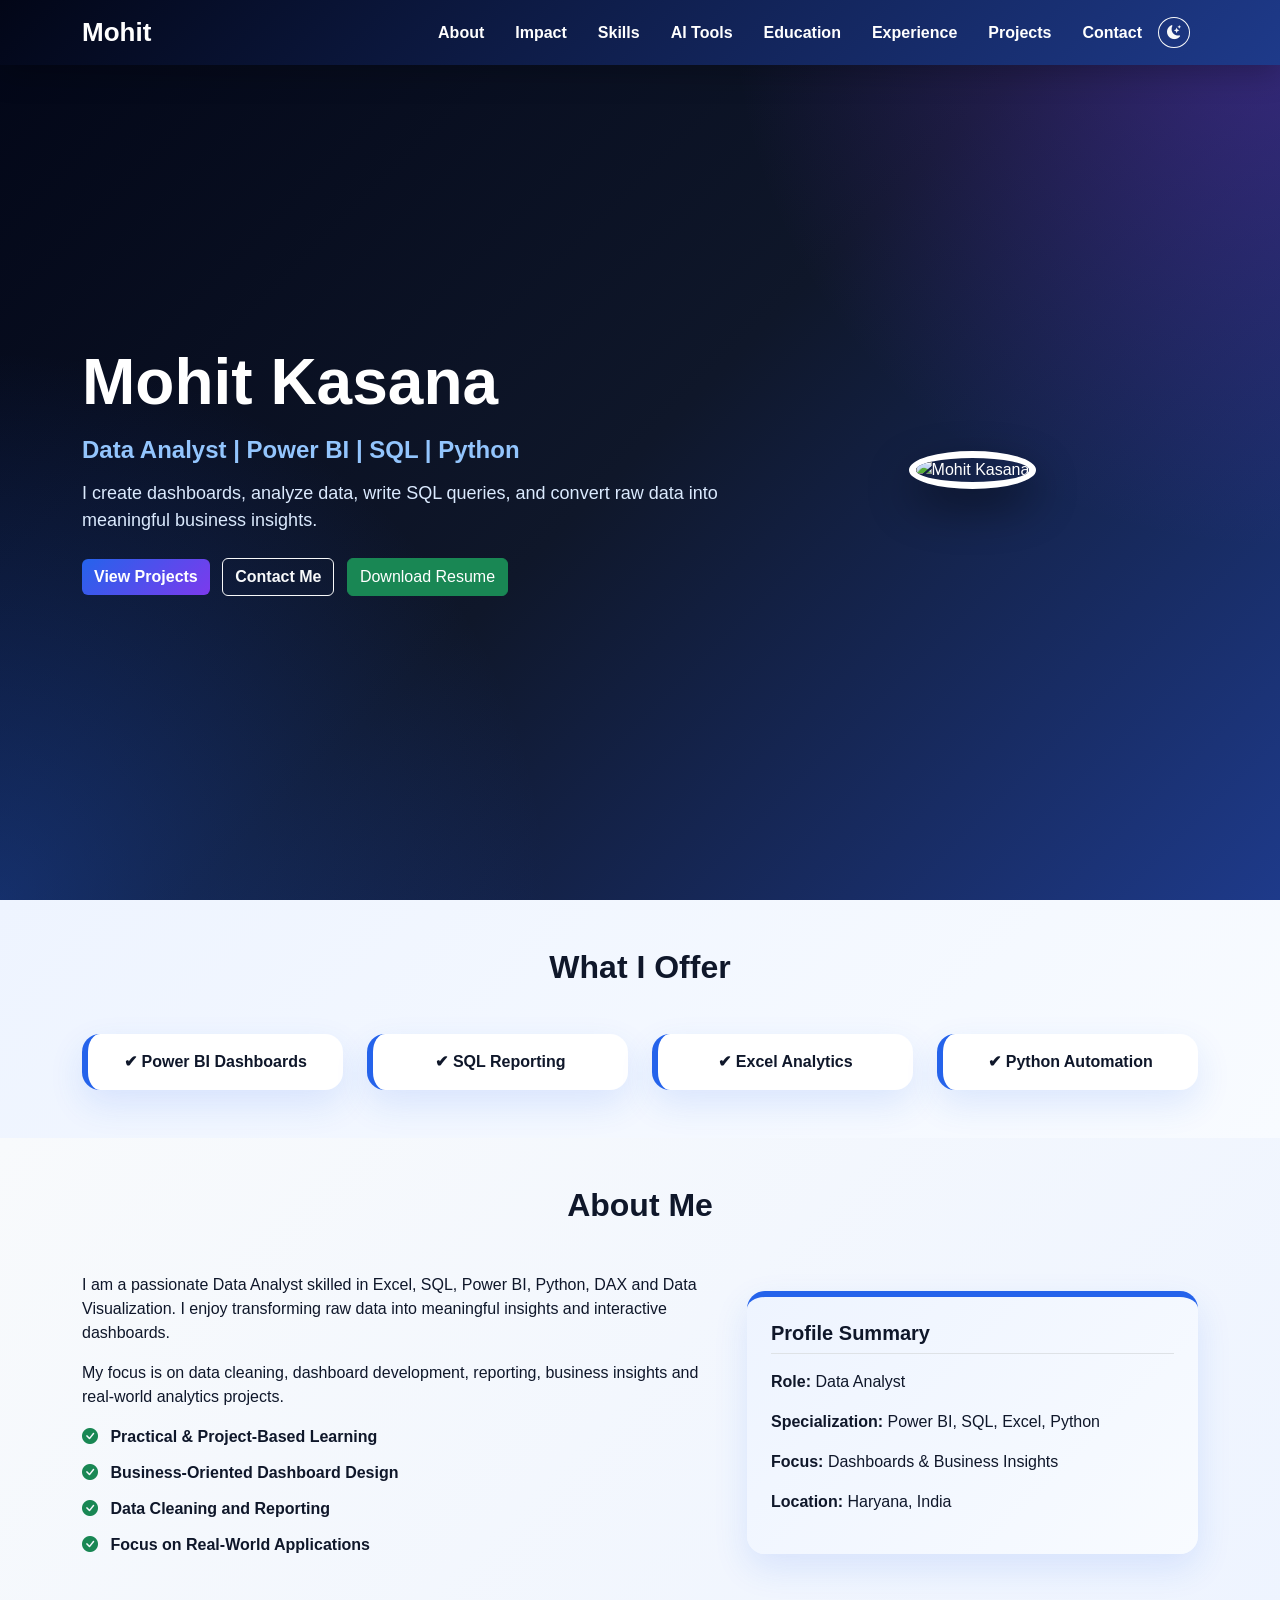
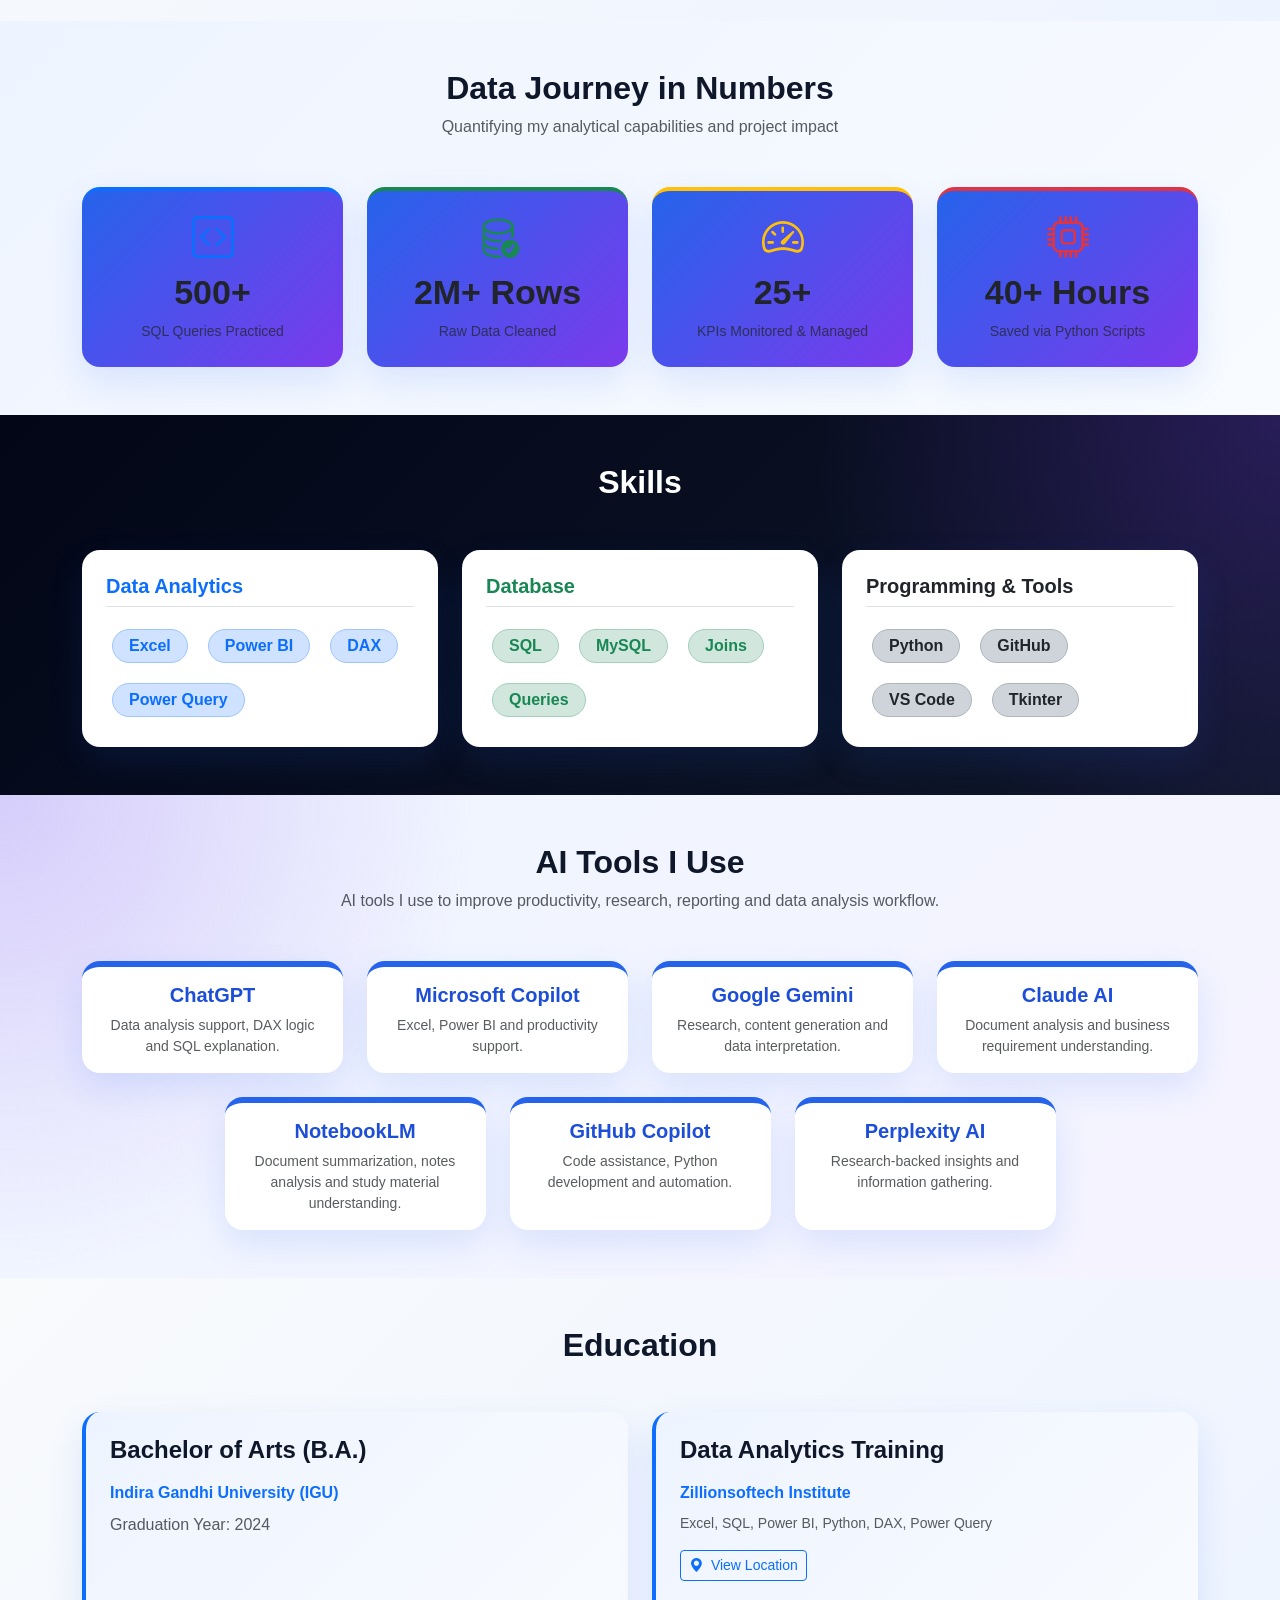
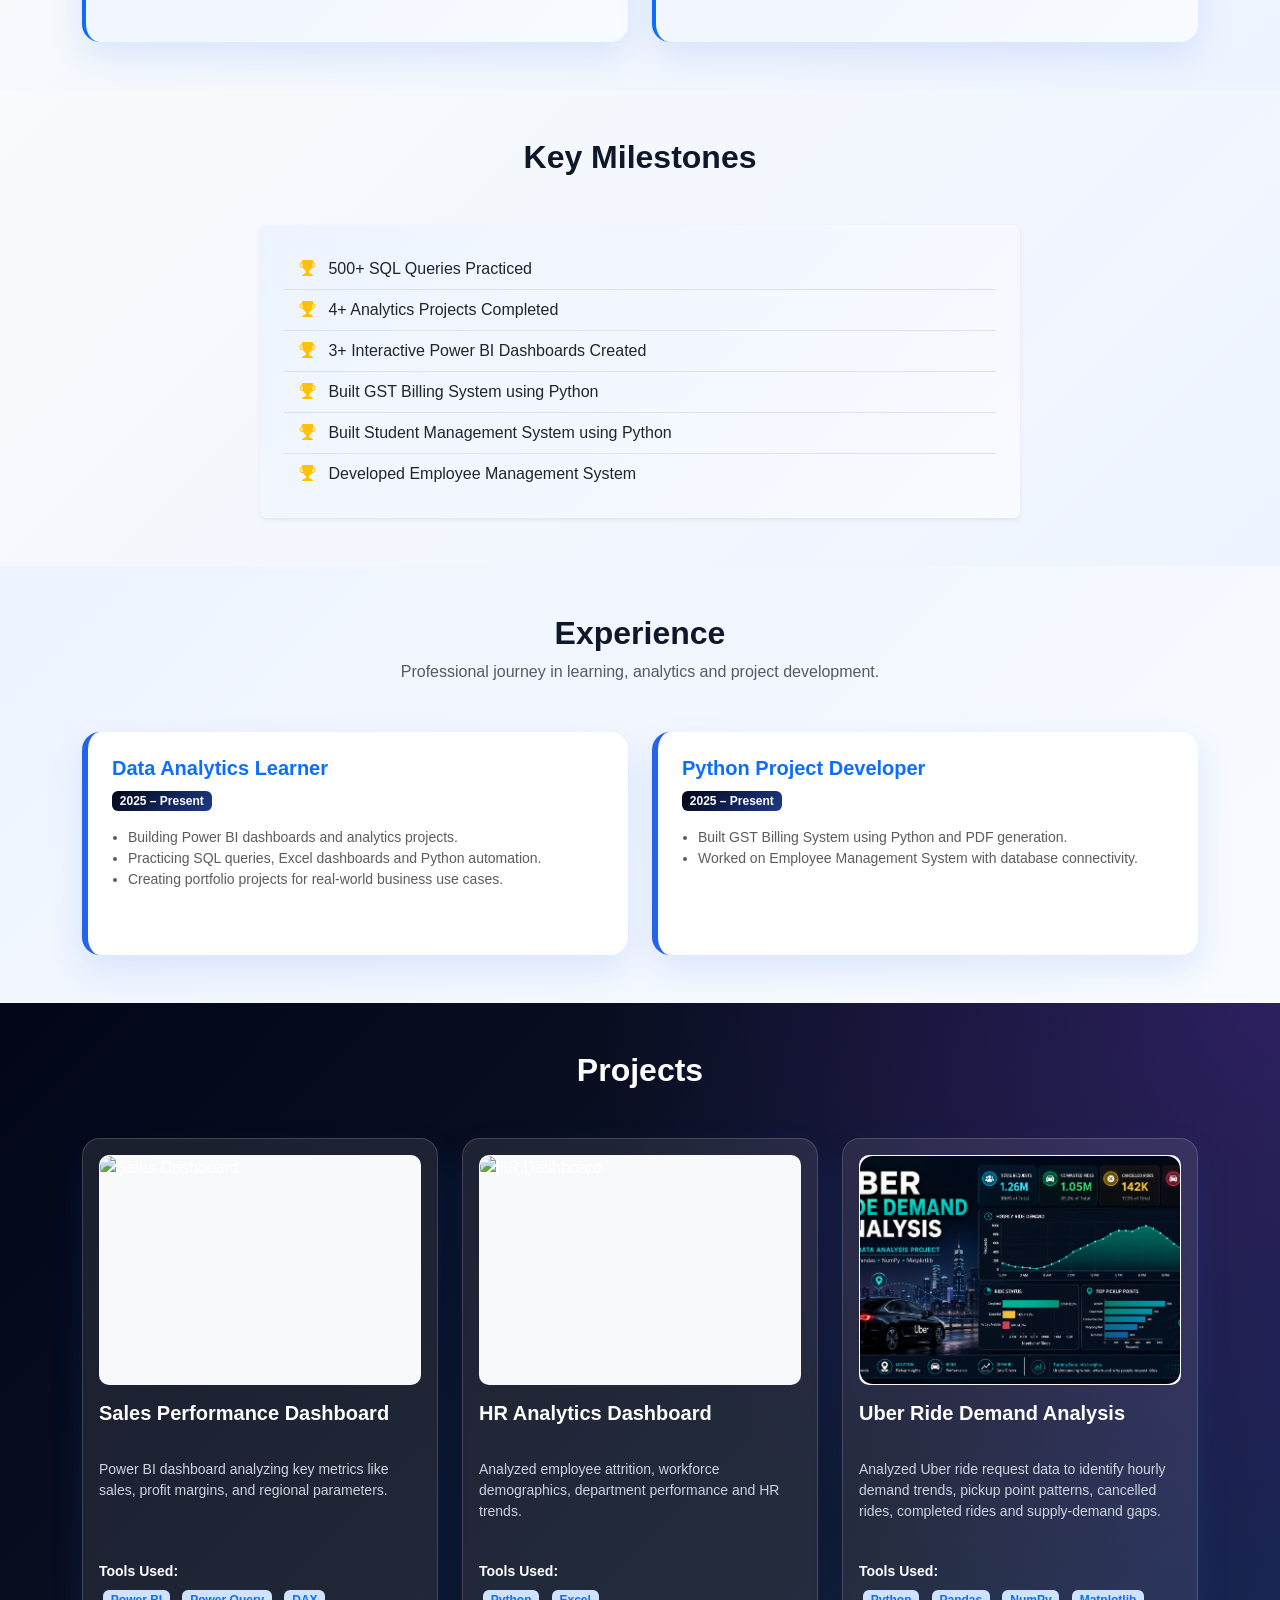
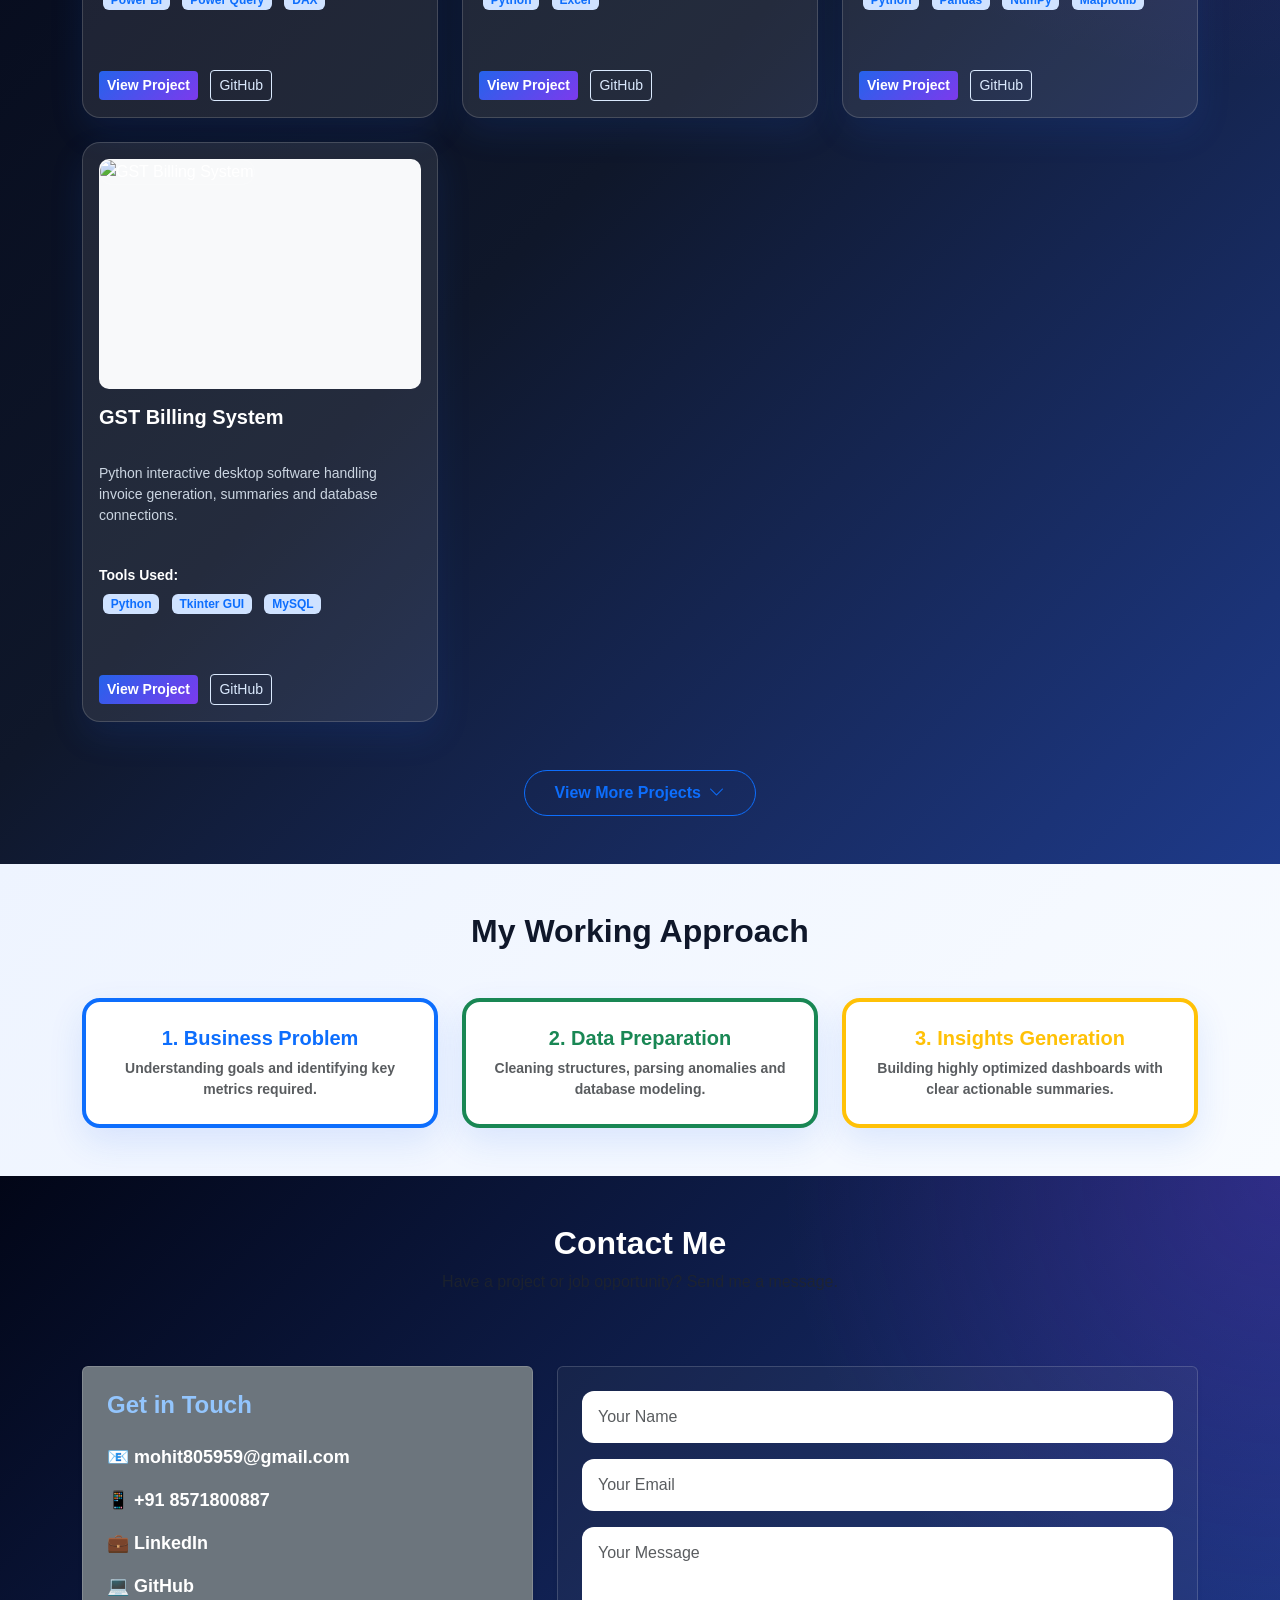
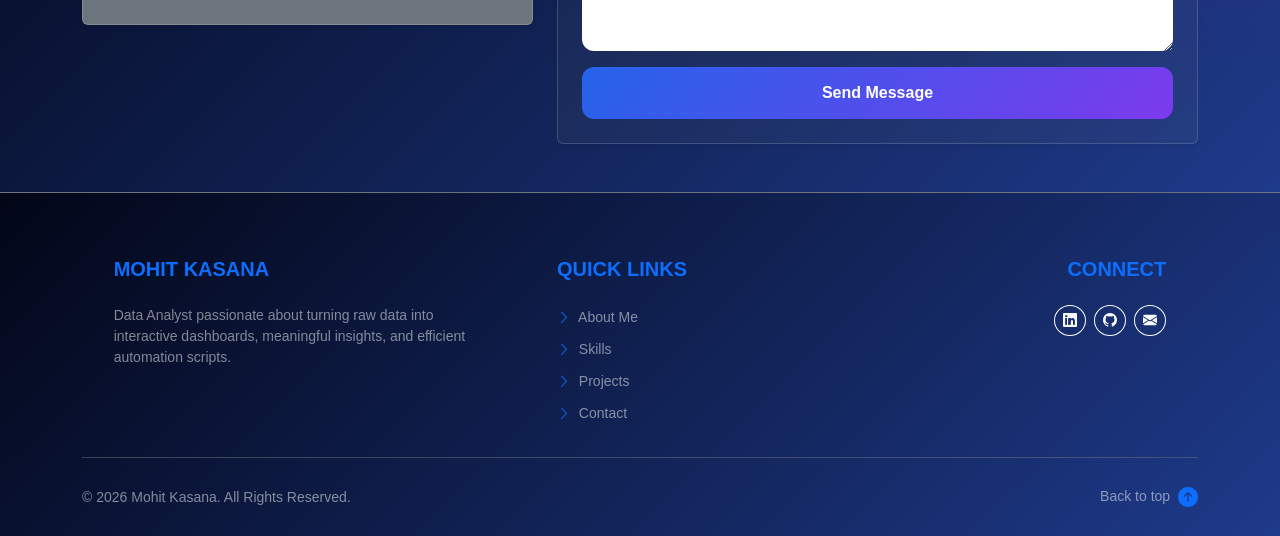
==== commit c0e72349: "Update index.html" ====
--- a/index.html
+++ b/index.html
@@ -487,30 +487,35 @@
             #projects .project-buttons {
                 margin-top: auto !important;
             }
+            
+            /* View More Button Transition */
+            .btn-view-more {
+                transition: all 0.3s ease;
+                border-radius: 30px;
+                padding: 10px 30px;
+                font-weight: 600;
+            }
         </style>
 
+        <!-- TOP 4 PROJECTS (ALWAYS VISIBLE) -->
         <div class="row g-4">
-
-            <!-- Project 1 -->
+            
+            <!-- Project 1: Sales Dashboard -->
             <div class="col-md-6 col-lg-4">
                 <div class="project-card p-3 bg-white shadow-sm rounded h-100">
                     <div class="project-thumb mb-3">
                         <img src="images/sales_dashboard.png" alt="Sales Dashboard">
                     </div>
-
                     <h5 class="fw-bold text-dark">Sales Performance Dashboard</h5>
-
                     <p class="text-muted small project-desc">
                         Power BI dashboard analyzing key metrics like sales, profit margins, and regional parameters.
                     </p>
-
                     <div class="project-tools mb-3">
                         <strong class="small text-dark d-block mb-1">Tools Used:</strong>
                         <span class="badge bg-primary-subtle text-primary m-1">Power BI</span>
                         <span class="badge bg-primary-subtle text-primary m-1">Power Query</span>
                         <span class="badge bg-primary-subtle text-primary m-1">DAX</span>
                     </div>
-
                     <div class="project-buttons">
                         <a href="sales_dashboard.html?v=2" class="btn btn-primary btn-sm me-2">View Project</a>
                         <a href="https://github.com/mohit8059/sales_dashboard" class="btn btn-outline-dark btn-sm" target="_blank">GitHub</a>
@@ -518,25 +523,21 @@
                 </div>
             </div>
 
-            <!-- Project 2 -->
+            <!-- Project 2: HR Dashboard -->
             <div class="col-md-6 col-lg-4">
                 <div class="project-card p-3 bg-white shadow-sm rounded h-100">
                     <div class="project-thumb mb-3">
                         <img src="images/hr_dashboard.png" alt="HR Dashboard">
                     </div>
-
                     <h5 class="fw-bold text-dark">HR Analytics Dashboard</h5>
-
                     <p class="text-muted small project-desc">
                         Analyzed employee attrition, workforce demographics, department performance and HR trends.
                     </p>
-
                     <div class="project-tools mb-3">
                         <strong class="small text-dark d-block mb-1">Tools Used:</strong>
                         <span class="badge bg-primary-subtle text-primary m-1">Python </span>
                         <span class="badge bg-primary-subtle text-primary m-1">Excel </span>
                     </div>
-
                     <div class="project-buttons">
                         <a href="hr_dashboard.html?v=2" class="btn btn-primary btn-sm me-2">View Project</a>
                         <a href="https://github.com/mohit8059/hr_dashboard" class="btn btn-outline-dark btn-sm" target="_blank">GitHub</a>
@@ -544,182 +545,16 @@
                 </div>
             </div>
 
-            <!-- Project 3 -->
-            <div class="col-md-6 col-lg-4">
-                <div class="project-card p-3 bg-white shadow-sm rounded h-100">
-                    <div class="project-thumb mb-3">
-                        <img src="images/financial_dashboard.png" alt="Financial Dashboard">
-                    </div>
-
-                    <h5 class="fw-bold text-dark">Financial Analysis Dashboard</h5>
-
-                    <p class="text-muted small project-desc">
-                        Budget vs actual metrics, custom revenues trackers and operational metrics parameters.
-                    </p>
-
-                    <div class="project-tools mb-3">
-                        <strong class="small text-dark d-block mb-1">Tools Used:</strong>
-                        <span class="badge bg-primary-subtle text-primary m-1">Power BI</span>
-                        <span class="badge bg-primary-subtle text-primary m-1">Advanced SQL</span>
-                    </div>
-
-                    <div class="project-buttons">
-                        <a href="financial_dashboard.html?v=2" class="btn btn-primary btn-sm me-2">View Project</a>
-                        <a href="https://github.com/mohit8059/FInancial_Dashboard" class="btn btn-outline-dark btn-sm" target="_blank">GitHub</a>
-                    </div>
-                </div>
-            </div>
-
-            <!-- Project 7 (Fixed structural issue) -->
-            <div class="col-md-6 col-lg-4">
-                <div class="project-card p-3 bg-white shadow-sm rounded h-100">
-                    <div class="project-thumb mb-3">
-                        <img src="images/customer_churn_analysis.png" alt="Customer Churn Dashboard">
-                    </div>
-
-                    <h5 class="fw-bold text-dark">Customer Churn Analysis Dashboard</h5>
-
-                    <p class="text-muted small project-desc">
-                        Power BI dashboard analyzing customer churn behavior, churn rate, contract type, payment method, tenure and high-risk customer segments.
-                    </p>
-
-                    <div class="project-tools mb-3">
-                        <strong class="small text-dark d-block mb-1">Tools Used:</strong>
-                        <span class="badge bg-primary-subtle text-primary m-1">Power BI</span>
-                        <span class="badge bg-primary-subtle text-primary m-1">DAX</span>
-                        <span class="badge bg-primary-subtle text-primary m-1">Power Query</span>
-                        <span class="badge bg-primary-subtle text-primary m-1">Excel</span>
-                    </div>
-
-                    <div class="project-buttons">
-                        <a href="customer_churn_analysis.html?v=2" class="btn btn-primary btn-sm me-2">View Project</a>
-                        <a href="https://github.com/mohit8059/customer_churn_analysis" class="btn btn-outline-dark btn-sm" target="_blank">GitHub</a>
-                    </div>
-                </div>
-            </div>
-
-            <!-- Project 4 -->
-            <div class="col-md-6 col-lg-4">
-                <div class="project-card p-3 bg-white shadow-sm rounded h-100">
-                    <div class="project-thumb mb-3">
-                        <img src="images/gst_billing_system.png" alt="GST Billing System">
-                    </div>
-
-                    <h5 class="fw-bold text-dark">GST Billing System</h5>
-
-                    <p class="text-muted small project-desc">
-                        Python interactive desktop software handling invoice generation, summaries and database connections.
-                    </p>
-
-                    <div class="project-tools mb-3">
-                        <strong class="small text-dark d-block mb-1">Tools Used:</strong>
-                        <span class="badge bg-primary-subtle text-primary m-1">Python</span>
-                        <span class="badge bg-primary-subtle text-primary m-1">Tkinter GUI</span>
-                        <span class="badge bg-primary-subtle text-primary m-1">MySQL</span>
-                    </div>
-
-                    <div class="project-buttons">
-                        <a href="gst_billing_system.html?v=2" class="btn btn-primary btn-sm me-2">View Project</a>
-                        <a href="https://github.com/mohit8059/gst_billing_system" class="btn btn-outline-dark btn-sm" target="_blank">GitHub</a>
-                    </div>
-                </div>
-            </div>
-
-            <!-- Project 5 -->
-            <div class="col-md-6 col-lg-4">
-                <div class="project-card p-3 bg-white shadow-sm rounded h-100">
-                    <div class="project-thumb mb-3">
-                        <img src="images/nifty_dashboard.png" alt="NIFTY Dashboard">
-                    </div>
-
-                    <h5 class="fw-bold text-dark">NIFTY Stock Market Dashboard</h5>
-
-                    <p class="text-muted small project-desc">
-                        An interactive Power BI dashboard designed to analyze stock price trends, trading volume, and returns.
-                    </p>
-
-                    <div class="project-tools mb-3">
-                        <strong class="small text-dark d-block mb-1">Tools Used:</strong>
-                        <span class="badge bg-primary-subtle text-primary m-1">Power BI</span>
-                        <span class="badge bg-primary-subtle text-primary m-1">DAX</span>
-                        <span class="badge bg-primary-subtle text-primary m-1">Power Query</span>
-                    </div>
-
-                    <div class="project-buttons">
-                        <a href="nifty_dashboard.html?v=2" class="btn btn-primary btn-sm me-2">View Project</a>
-                        <a href="https://github.com/mohit8059/nifty_dashboard" class="btn btn-outline-dark btn-sm" target="_blank">GitHub</a>
-                    </div>
-                </div>
-            </div>
-
-            <!-- Project 6 -->
-            <div class="col-md-6 col-lg-4">
-                <div class="project-card p-3 bg-white shadow-sm rounded h-100">
-                    <div class="project-thumb mb-3">
-                        <img src="images/ipl_analytics_dashboard.png" alt="IPL Dashboard">
-                    </div>
-
-                    <h5 class="fw-bold text-dark">IPL Analytics Dashboard</h5>
-
-                    <p class="text-muted small project-desc">
-                        Interactive Power BI dashboard designed to analyze IPL team performance, player statistics, and match trends.
-                    </p>
-
-                    <div class="project-tools mb-3">
-                        <strong class="small text-dark d-block mb-1">Tools Used:</strong>
-                        <span class="badge bg-primary-subtle text-primary m-1">Power BI</span>
-                        <span class="badge bg-primary-subtle text-primary m-1">DAX</span>
-                        <span class="badge bg-primary-subtle text-primary m-1">Excel</span>
-                    </div>
-
-                    <div class="project-buttons">
-                        <a href="ipl_analytics_dashboard.html?v=2" class="btn btn-primary btn-sm me-2">View Project</a>
-                        <a href="https://github.com/mohit8059/ipl_analytics_dashboard" class="btn btn-outline-dark btn-sm" target="_blank">GitHub</a>
-                    </div>
-                </div>
-            </div>
-
-            <!-- Project 7 (Original Student Management System) -->
-            <div class="col-md-6 col-lg-4">
-                <div class="project-card p-3 bg-white shadow-sm rounded h-100">
-                    <div class="project-thumb mb-3">
-                        <img src="images/student_management_system.png" alt="Student Management System">
-                    </div>
-
-                    <h5 class="fw-bold text-dark">Student Management System</h5>
-
-                    <p class="text-muted small project-desc">
-                        A Python-based desktop application designed to manage student records, attendance, fees, courses, reports and role-based access.
-                    </p>
-
-                    <div class="project-tools mb-3">
-                        <strong class="small text-dark d-block mb-1">Tools Used:</strong>
-                        <span class="badge bg-primary-subtle text-primary m-1">Python</span>
-                        <span class="badge bg-primary-subtle text-primary m-1">Tkinter</span>
-                        <span class="badge bg-primary-subtle text-primary m-1">MySQL</span>
-                        <span class="badge bg-primary-subtle text-primary m-1">OOP</span>
-                    </div>
-
-                    <div class="project-buttons">
-                        <a href="student_management_system.html?v=2" class="btn btn-primary btn-sm me-2">View Project</a>
-                        <a href="https://github.com/mohit8059/student_management_system" class="btn btn-outline-dark btn-sm" target="_blank">GitHub</a>
-                    </div>
-                </div>
-            </div>
-
-            <!-- Project 8: Uber Ride Demand Analysis -->
+            <!-- Project 3: Uber Ride Demand Analysis -->
             <div class="col-md-6 col-lg-4">
                 <div class="project-card p-3 bg-white shadow-sm rounded h-100">
                     <div class="project-thumb mb-3">
                         <img src="images/uber_ride_demand_analytics_dashboard.png" alt="Uber Ride Demand Analysis">
                     </div>
-
                     <h5 class="fw-bold text-dark">Uber Ride Demand Analysis</h5>
-
                     <p class="text-muted small project-desc">
                         Analyzed Uber ride request data to identify hourly demand trends, pickup point patterns, cancelled rides, completed rides and supply-demand gaps.
                     </p>
-
                     <div class="project-tools mb-3">
                         <strong class="small text-dark d-block mb-1">Tools Used:</strong>
                         <span class="badge bg-primary-subtle text-primary m-1">Python</span>
@@ -727,7 +562,6 @@
                         <span class="badge bg-primary-subtle text-primary m-1">NumPy</span>
                         <span class="badge bg-primary-subtle text-primary m-1">Matplotlib</span>
                     </div>
-
                     <div class="project-buttons">
                         <a href="uber_ride_demand_analysis.html?v=2" class="btn btn-primary btn-sm me-2">View Project</a>
                         <a href="https://github.com/mohit8059/uber_ride_demand_analysis" class="btn btn-outline-dark btn-sm" target="_blank">GitHub</a>
@@ -735,92 +569,250 @@
                 </div>
             </div>
 
-            <!-- Project 9: Restaurant Food Delivery Analysis -->
+            <!-- Project 4: GST Billing System -->
             <div class="col-md-6 col-lg-4">
                 <div class="project-card p-3 bg-white shadow-sm rounded h-100">
                     <div class="project-thumb mb-3">
-                        <img src="images/food_delivery_trends_and_insights_dashboard.png" alt="Restaurant Food Delivery Analysis">
-                    </div>
-
-                    <h5 class="fw-bold text-dark">Restaurant Food Delivery Analysis</h5>
-
+                        <img src="images/gst_billing_system.png" alt="GST Billing System">
+                    </div>
+                    <h5 class="fw-bold text-dark">GST Billing System</h5>
                     <p class="text-muted small project-desc">
-                        Analyzed food delivery performance to measure average delivery time, delayed orders, traffic impact, weather impact and vehicle type performance.
+                        Python interactive desktop software handling invoice generation, summaries and database connections.
                     </p>
-
                     <div class="project-tools mb-3">
                         <strong class="small text-dark d-block mb-1">Tools Used:</strong>
                         <span class="badge bg-primary-subtle text-primary m-1">Python</span>
-                        <span class="badge bg-primary-subtle text-primary m-1">Pandas</span>
-                        <span class="badge bg-primary-subtle text-primary m-1">NumPy</span>
-                        <span class="badge bg-primary-subtle text-primary m-1">Matplotlib</span>
-                    </div>
-
+                        <span class="badge bg-primary-subtle text-primary m-1">Tkinter GUI</span>
+                        <span class="badge bg-primary-subtle text-primary m-1">MySQL</span>
+                    </div>
                     <div class="project-buttons">
-                        <a href="restaurant_food_delivery_analysis.html?v=2" class="btn btn-primary btn-sm me-2">View Project</a>
-                        <a href="https://github.com/mohit8059/restaurant_food_delivery_analysis" class="btn btn-outline-dark btn-sm" target="_blank">GitHub</a>
-                    </div>
-                </div>
-            </div>
-
-            <!-- Project 8: Retail Sales Performance Analysis using Pandas -->
-            <div class="col-md-6 col-lg-4">
-                <div class="project-card p-3 bg-white shadow-sm rounded h-100">
-                    <div class="project-thumb mb-3">
-                        <img src="images/retail_sales_dashboard.png" alt="Retail Sales Performance Analysis">
-                    </div>
-
-                    <h5 class="fw-bold text-dark">Retail Sales Performance Analysis</h5>
-
-                    <p class="text-muted small project-desc">
-                        Analyzed retail sales data using Pandas to calculate revenue KPIs, product category performance, customer behavior, monthly trends and business insights.
-                    </p>
-
-                    <div class="project-tools mb-3">
-                        <strong class="small text-dark d-block mb-1">Tools Used:</strong>
-                        <span class="badge bg-primary-subtle text-primary m-1">Python</span>
-                        <span class="badge bg-primary-subtle text-primary m-1">Pandas</span>
-                        <span class="badge bg-primary-subtle text-primary m-1">Matplotlib</span>
-                        <span class="badge bg-primary-subtle text-primary m-1">Jupyter</span>
-                    </div>
-
-                    <div class="project-buttons">
-                        <a href="https://mohit8059.github.io/retail_sales_analysis/" class="btn btn-primary btn-sm me-2" target="_blank">View Project</a>
-                        <a href="https://github.com/mohit8059/retail_sales_analysis" class="btn btn-outline-dark btn-sm" target="_blank">GitHub</a>
-                    </div>
-                </div>
-            </div>
-
-            <!-- Project 9: Customer Churn Analysis using Pandas -->
-            <div class="col-md-6 col-lg-4">
-                <div class="project-card p-3 bg-white shadow-sm rounded h-100">
-                    <div class="project-thumb mb-3">
-                        <img src="images/customer_churn_pandas_dashboard.png" alt="Customer Churn Analysis using Pandas">
-                    </div>
-
-                    <h5 class="fw-bold text-dark">Customer Churn Analysis using Pandas</h5>
-
-                    <p class="text-muted small project-desc">
-                        Analyzed customer churn data using Pandas to identify churn rate, high-risk customers, contract impact, payment method impact and retention insights.
-                    </p>
-
-                    <div class="project-tools mb-3">
-                        <strong class="small text-dark d-block mb-1">Tools Used:</strong>
-                        <span class="badge bg-primary-subtle text-primary m-1">Python</span>
-                        <span class="badge bg-primary-subtle text-primary m-1">Pandas</span>
-                        <span class="badge bg-primary-subtle text-primary m-1">Matplotlib</span>
-                        <span class="badge bg-primary-subtle text-primary m-1">Jupyter</span>
-                    </div>
-
-                    <div class="project-buttons">
-                        <a href="https://mohit8059.github.io/customer_churn_analysis_pandas/" class="btn btn-primary btn-sm me-2" target="_blank">View Project</a>
-                        <a href="https://github.com/mohit8059/customer_churn_analysis_pandas" class="btn btn-outline-dark btn-sm" target="_blank">GitHub</a>
-                    </div>
-                </div>
-            </div>
-
-        </div> <!-- /.row -->
+                        <a href="gst_billing_system.html?v=2" class="btn btn-primary btn-sm me-2">View Project</a>
+                        <a href="https://github.com/mohit8059/gst_billing_system" class="btn btn-outline-dark btn-sm" target="_blank">GitHub</a>
+                    </div>
+                </div>
+            </div>
+
+        </div> <!-- /.row (Top 4) -->
+
+        <!-- HIDDEN PROJECTS (COLLAPSE) -->
+        <div class="collapse" id="moreProjectsSection">
+            <div class="row g-4 mt-1">
+                
+                <!-- Project 5: Financial Dashboard -->
+                <div class="col-md-6 col-lg-4">
+                    <div class="project-card p-3 bg-white shadow-sm rounded h-100">
+                        <div class="project-thumb mb-3">
+                            <img src="images/financial_dashboard.png" alt="Financial Dashboard">
+                        </div>
+                        <h5 class="fw-bold text-dark">Financial Analysis Dashboard</h5>
+                        <p class="text-muted small project-desc">
+                            Budget vs actual metrics, custom revenues trackers and operational metrics parameters.
+                        </p>
+                        <div class="project-tools mb-3">
+                            <strong class="small text-dark d-block mb-1">Tools Used:</strong>
+                            <span class="badge bg-primary-subtle text-primary m-1">Power BI</span>
+                            <span class="badge bg-primary-subtle text-primary m-1">Advanced SQL</span>
+                        </div>
+                        <div class="project-buttons">
+                            <a href="financial_dashboard.html?v=2" class="btn btn-primary btn-sm me-2">View Project</a>
+                            <a href="https://github.com/mohit8059/FInancial_Dashboard" class="btn btn-outline-dark btn-sm" target="_blank">GitHub</a>
+                        </div>
+                    </div>
+                </div>
+
+                <!-- Project 6: Customer Churn Dashboard -->
+                <div class="col-md-6 col-lg-4">
+                    <div class="project-card p-3 bg-white shadow-sm rounded h-100">
+                        <div class="project-thumb mb-3">
+                            <img src="images/customer_churn_analysis.png" alt="Customer Churn Dashboard">
+                        </div>
+                        <h5 class="fw-bold text-dark">Customer Churn Analysis Dashboard</h5>
+                        <p class="text-muted small project-desc">
+                            Power BI dashboard analyzing customer churn behavior, churn rate, contract type, payment method, tenure and high-risk customer segments.
+                        </p>
+                        <div class="project-tools mb-3">
+                            <strong class="small text-dark d-block mb-1">Tools Used:</strong>
+                            <span class="badge bg-primary-subtle text-primary m-1">Power BI</span>
+                            <span class="badge bg-primary-subtle text-primary m-1">DAX</span>
+                            <span class="badge bg-primary-subtle text-primary m-1">Power Query</span>
+                            <span class="badge bg-primary-subtle text-primary m-1">Excel</span>
+                        </div>
+                        <div class="project-buttons">
+                            <a href="customer_churn_analysis.html?v=2" class="btn btn-primary btn-sm me-2">View Project</a>
+                            <a href="https://github.com/mohit8059/customer_churn_analysis" class="btn btn-outline-dark btn-sm" target="_blank">GitHub</a>
+                        </div>
+                    </div>
+                </div>
+
+                <!-- Project 7: NIFTY Dashboard -->
+                <div class="col-md-6 col-lg-4">
+                    <div class="project-card p-3 bg-white shadow-sm rounded h-100">
+                        <div class="project-thumb mb-3">
+                            <img src="images/nifty_dashboard.png" alt="NIFTY Dashboard">
+                        </div>
+                        <h5 class="fw-bold text-dark">NIFTY Stock Market Dashboard</h5>
+                        <p class="text-muted small project-desc">
+                            An interactive Power BI dashboard designed to analyze stock price trends, trading volume, and returns.
+                        </p>
+                        <div class="project-tools mb-3">
+                            <strong class="small text-dark d-block mb-1">Tools Used:</strong>
+                            <span class="badge bg-primary-subtle text-primary m-1">Power BI</span>
+                            <span class="badge bg-primary-subtle text-primary m-1">DAX</span>
+                            <span class="badge bg-primary-subtle text-primary m-1">Power Query</span>
+                        </div>
+                        <div class="project-buttons">
+                            <a href="nifty_dashboard.html?v=2" class="btn btn-primary btn-sm me-2">View Project</a>
+                            <a href="https://github.com/mohit8059/nifty_dashboard" class="btn btn-outline-dark btn-sm" target="_blank">GitHub</a>
+                        </div>
+                    </div>
+                </div>
+
+                <!-- Project 8: IPL Analytics Dashboard -->
+                <div class="col-md-6 col-lg-4">
+                    <div class="project-card p-3 bg-white shadow-sm rounded h-100">
+                        <div class="project-thumb mb-3">
+                            <img src="images/ipl_analytics_dashboard.png" alt="IPL Dashboard">
+                        </div>
+                        <h5 class="fw-bold text-dark">IPL Analytics Dashboard</h5>
+                        <p class="text-muted small project-desc">
+                            Interactive Power BI dashboard designed to analyze IPL team performance, player statistics, and match trends.
+                        </p>
+                        <div class="project-tools mb-3">
+                            <strong class="small text-dark d-block mb-1">Tools Used:</strong>
+                            <span class="badge bg-primary-subtle text-primary m-1">Power BI</span>
+                            <span class="badge bg-primary-subtle text-primary m-1">DAX</span>
+                            <span class="badge bg-primary-subtle text-primary m-1">Excel</span>
+                        </div>
+                        <div class="project-buttons">
+                            <a href="ipl_analytics_dashboard.html?v=2" class="btn btn-primary btn-sm me-2">View Project</a>
+                            <a href="https://github.com/mohit8059/ipl_analytics_dashboard" class="btn btn-outline-dark btn-sm" target="_blank">GitHub</a>
+                        </div>
+                    </div>
+                </div>
+
+                <!-- Project 9: Student Management System -->
+                <div class="col-md-6 col-lg-4">
+                    <div class="project-card p-3 bg-white shadow-sm rounded h-100">
+                        <div class="project-thumb mb-3">
+                            <img src="images/student_management_system.png" alt="Student Management System">
+                        </div>
+                        <h5 class="fw-bold text-dark">Student Management System</h5>
+                        <p class="text-muted small project-desc">
+                            A Python-based desktop application designed to manage student records, attendance, fees, courses, reports and role-based access.
+                        </p>
+                        <div class="project-tools mb-3">
+                            <strong class="small text-dark d-block mb-1">Tools Used:</strong>
+                            <span class="badge bg-primary-subtle text-primary m-1">Python</span>
+                            <span class="badge bg-primary-subtle text-primary m-1">Tkinter</span>
+                            <span class="badge bg-primary-subtle text-primary m-1">MySQL</span>
+                            <span class="badge bg-primary-subtle text-primary m-1">OOP</span>
+                        </div>
+                        <div class="project-buttons">
+                            <a href="student_management_system.html?v=2" class="btn btn-primary btn-sm me-2">View Project</a>
+                            <a href="https://github.com/mohit8059/student_management_system" class="btn btn-outline-dark btn-sm" target="_blank">GitHub</a>
+                        </div>
+                    </div>
+                </div>
+
+                <!-- Project 10: Restaurant Food Delivery Analysis -->
+                <div class="col-md-6 col-lg-4">
+                    <div class="project-card p-3 bg-white shadow-sm rounded h-100">
+                        <div class="project-thumb mb-3">
+                            <img src="images/food_delivery_trends_and_insights_dashboard.png" alt="Restaurant Food Delivery Analysis">
+                        </div>
+                        <h5 class="fw-bold text-dark">Restaurant Food Delivery Analysis</h5>
+                        <p class="text-muted small project-desc">
+                            Analyzed food delivery performance to measure average delivery time, delayed orders, traffic impact, weather impact and vehicle type performance.
+                        </p>
+                        <div class="project-tools mb-3">
+                            <strong class="small text-dark d-block mb-1">Tools Used:</strong>
+                            <span class="badge bg-primary-subtle text-primary m-1">Python</span>
+                            <span class="badge bg-primary-subtle text-primary m-1">Pandas</span>
+                            <span class="badge bg-primary-subtle text-primary m-1">NumPy</span>
+                            <span class="badge bg-primary-subtle text-primary m-1">Matplotlib</span>
+                        </div>
+                        <div class="project-buttons">
+                            <a href="restaurant_food_delivery_analysis.html?v=2" class="btn btn-primary btn-sm me-2">View Project</a>
+                            <a href="https://github.com/mohit8059/restaurant_food_delivery_analysis" class="btn btn-outline-dark btn-sm" target="_blank">GitHub</a>
+                        </div>
+                    </div>
+                </div>
+
+                <!-- Project 11: Retail Sales Performance Analysis using Pandas -->
+                <div class="col-md-6 col-lg-4">
+                    <div class="project-card p-3 bg-white shadow-sm rounded h-100">
+                        <div class="project-thumb mb-3">
+                            <img src="images/retail_sales_dashboard.png" alt="Retail Sales Performance Analysis">
+                        </div>
+                        <h5 class="fw-bold text-dark">Retail Sales Performance Analysis</h5>
+                        <p class="text-muted small project-desc">
+                            Analyzed retail sales data using Pandas to calculate revenue KPIs, product category performance, customer behavior, monthly trends and business insights.
+                        </p>
+                        <div class="project-tools mb-3">
+                            <strong class="small text-dark d-block mb-1">Tools Used:</strong>
+                            <span class="badge bg-primary-subtle text-primary m-1">Python</span>
+                            <span class="badge bg-primary-subtle text-primary m-1">Pandas</span>
+                            <span class="badge bg-primary-subtle text-primary m-1">Matplotlib</span>
+                            <span class="badge bg-primary-subtle text-primary m-1">Jupyter</span>
+                        </div>
+                        <div class="project-buttons">
+                            <a href="https://mohit8059.github.io/retail_sales_analysis/" class="btn btn-primary btn-sm me-2" target="_blank">View Project</a>
+                            <a href="https://github.com/mohit8059/retail_sales_analysis" class="btn btn-outline-dark btn-sm" target="_blank">GitHub</a>
+                        </div>
+                    </div>
+                </div>
+
+                <!-- Project 12: Customer Churn Analysis using Pandas -->
+                <div class="col-md-6 col-lg-4">
+                    <div class="project-card p-3 bg-white shadow-sm rounded h-100">
+                        <div class="project-thumb mb-3">
+                            <img src="images/customer_churn_pandas_dashboard.png" alt="Customer Churn Analysis using Pandas">
+                        </div>
+                        <h5 class="fw-bold text-dark">Customer Churn Analysis using Pandas</h5>
+                        <p class="text-muted small project-desc">
+                            Analyzed customer churn data using Pandas to identify churn rate, high-risk customers, contract impact, payment method impact and retention insights.
+                        </p>
+                        <div class="project-tools mb-3">
+                            <strong class="small text-dark d-block mb-1">Tools Used:</strong>
+                            <span class="badge bg-primary-subtle text-primary m-1">Python</span>
+                            <span class="badge bg-primary-subtle text-primary m-1">Pandas</span>
+                            <span class="badge bg-primary-subtle text-primary m-1">Matplotlib</span>
+                            <span class="badge bg-primary-subtle text-primary m-1">Jupyter</span>
+                        </div>
+                        <div class="project-buttons">
+                            <a href="https://mohit8059.github.io/customer_churn_analysis_pandas/" class="btn btn-primary btn-sm me-2" target="_blank">View Project</a>
+                            <a href="https://github.com/mohit8059/customer_churn_analysis_pandas" class="btn btn-outline-dark btn-sm" target="_blank">GitHub</a>
+                        </div>
+                    </div>
+                </div>
+
+            </div> <!-- /.row (Hidden) -->
+        </div> <!-- /.collapse -->
+
+        <!-- VIEW MORE BUTTON -->
+        <div class="text-center mt-5">
+            <button class="btn btn-outline-primary btn-view-more" type="button" data-bs-toggle="collapse" data-bs-target="#moreProjectsSection" aria-expanded="false" aria-controls="moreProjectsSection" id="toggleProjectsBtn">
+                View More Projects <i class="bi bi-chevron-down ms-1"></i>
+            </button>
+        </div>
+
     </div> <!-- /.container -->
+
+    <!-- Script to toggle button text -->
+    <script>
+        document.addEventListener('DOMContentLoaded', function () {
+            var myCollapsible = document.getElementById('moreProjectsSection');
+            var toggleBtn = document.getElementById('toggleProjectsBtn');
+
+            myCollapsible.addEventListener('show.bs.collapse', function () {
+                toggleBtn.innerHTML = 'View Less Projects <i class="bi bi-chevron-up ms-1"></i>';
+            });
+
+            myCollapsible.addEventListener('hide.bs.collapse', function () {
+                toggleBtn.innerHTML = 'View More Projects <i class="bi bi-chevron-down ms-1"></i>';
+            });
+        });
+    </script>
 </section>
 <!-- Working Approach Section -->
 <section class="section bg-light py-5">
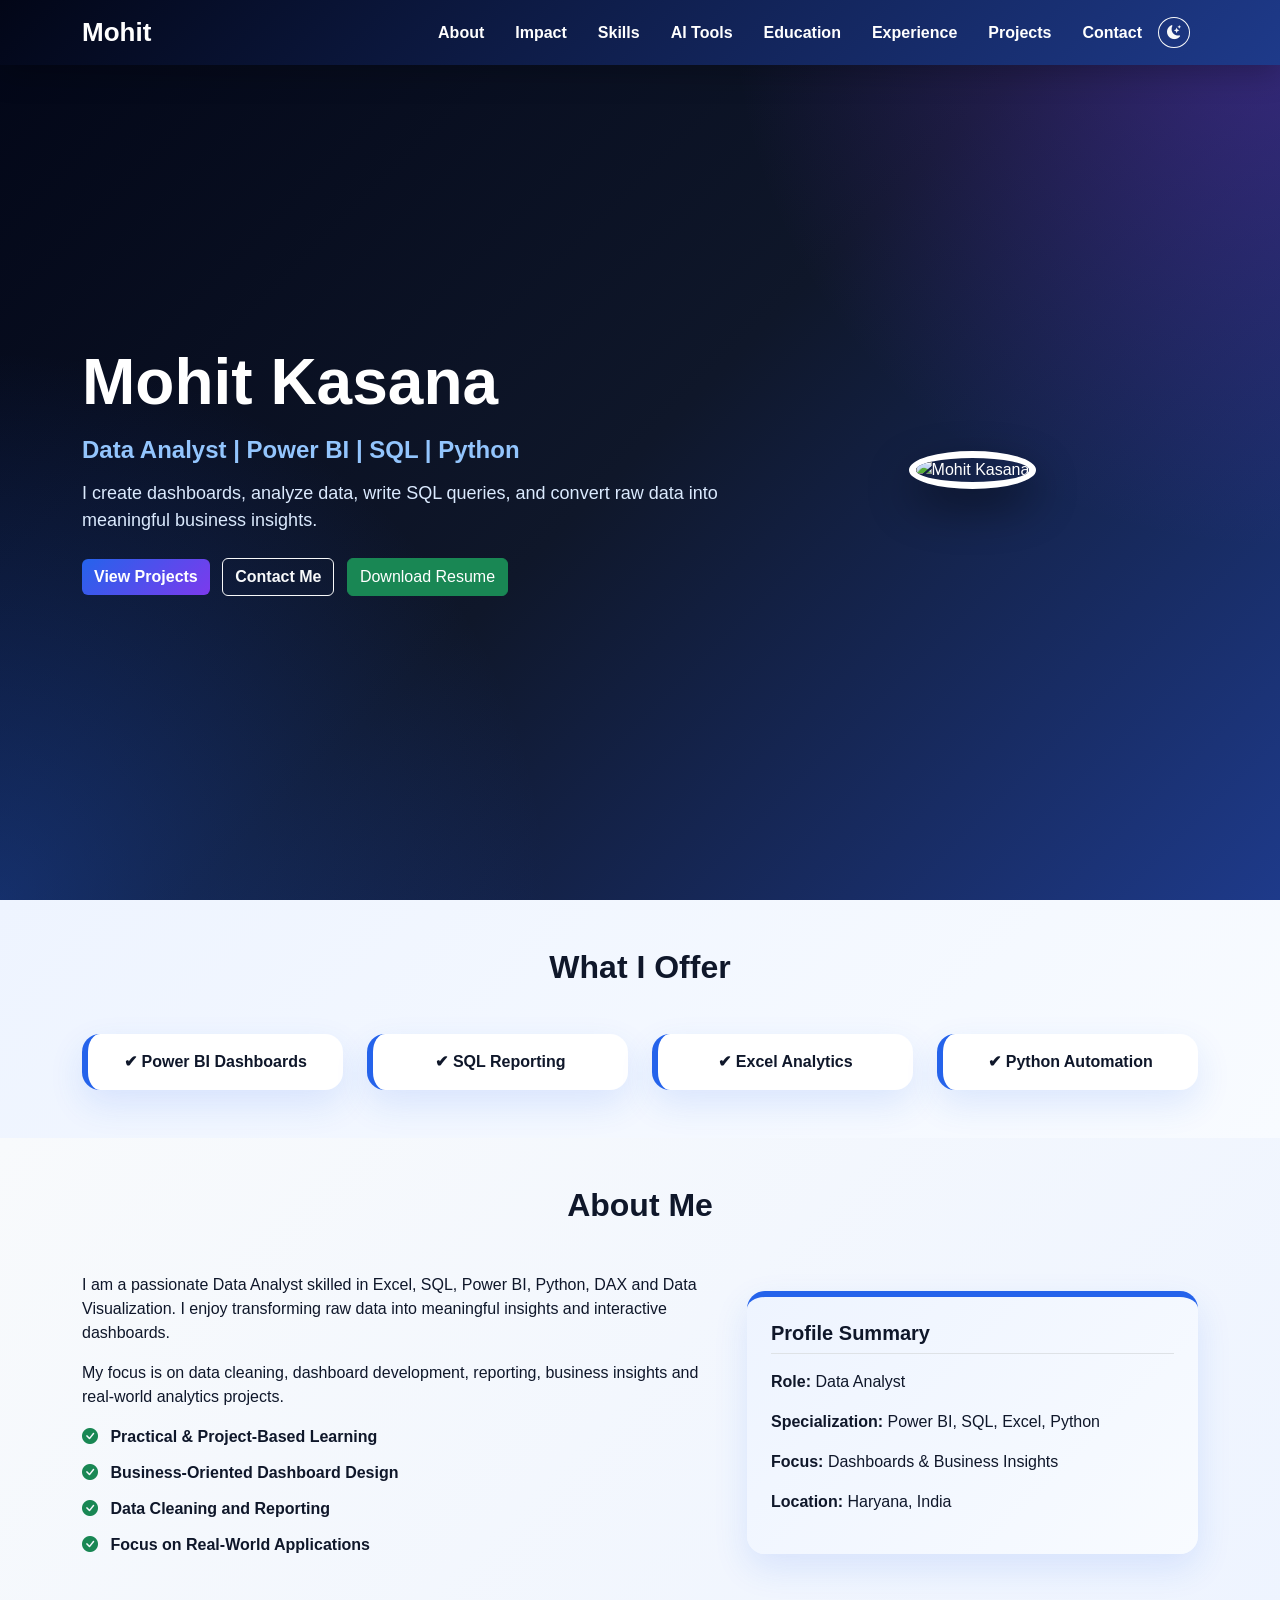
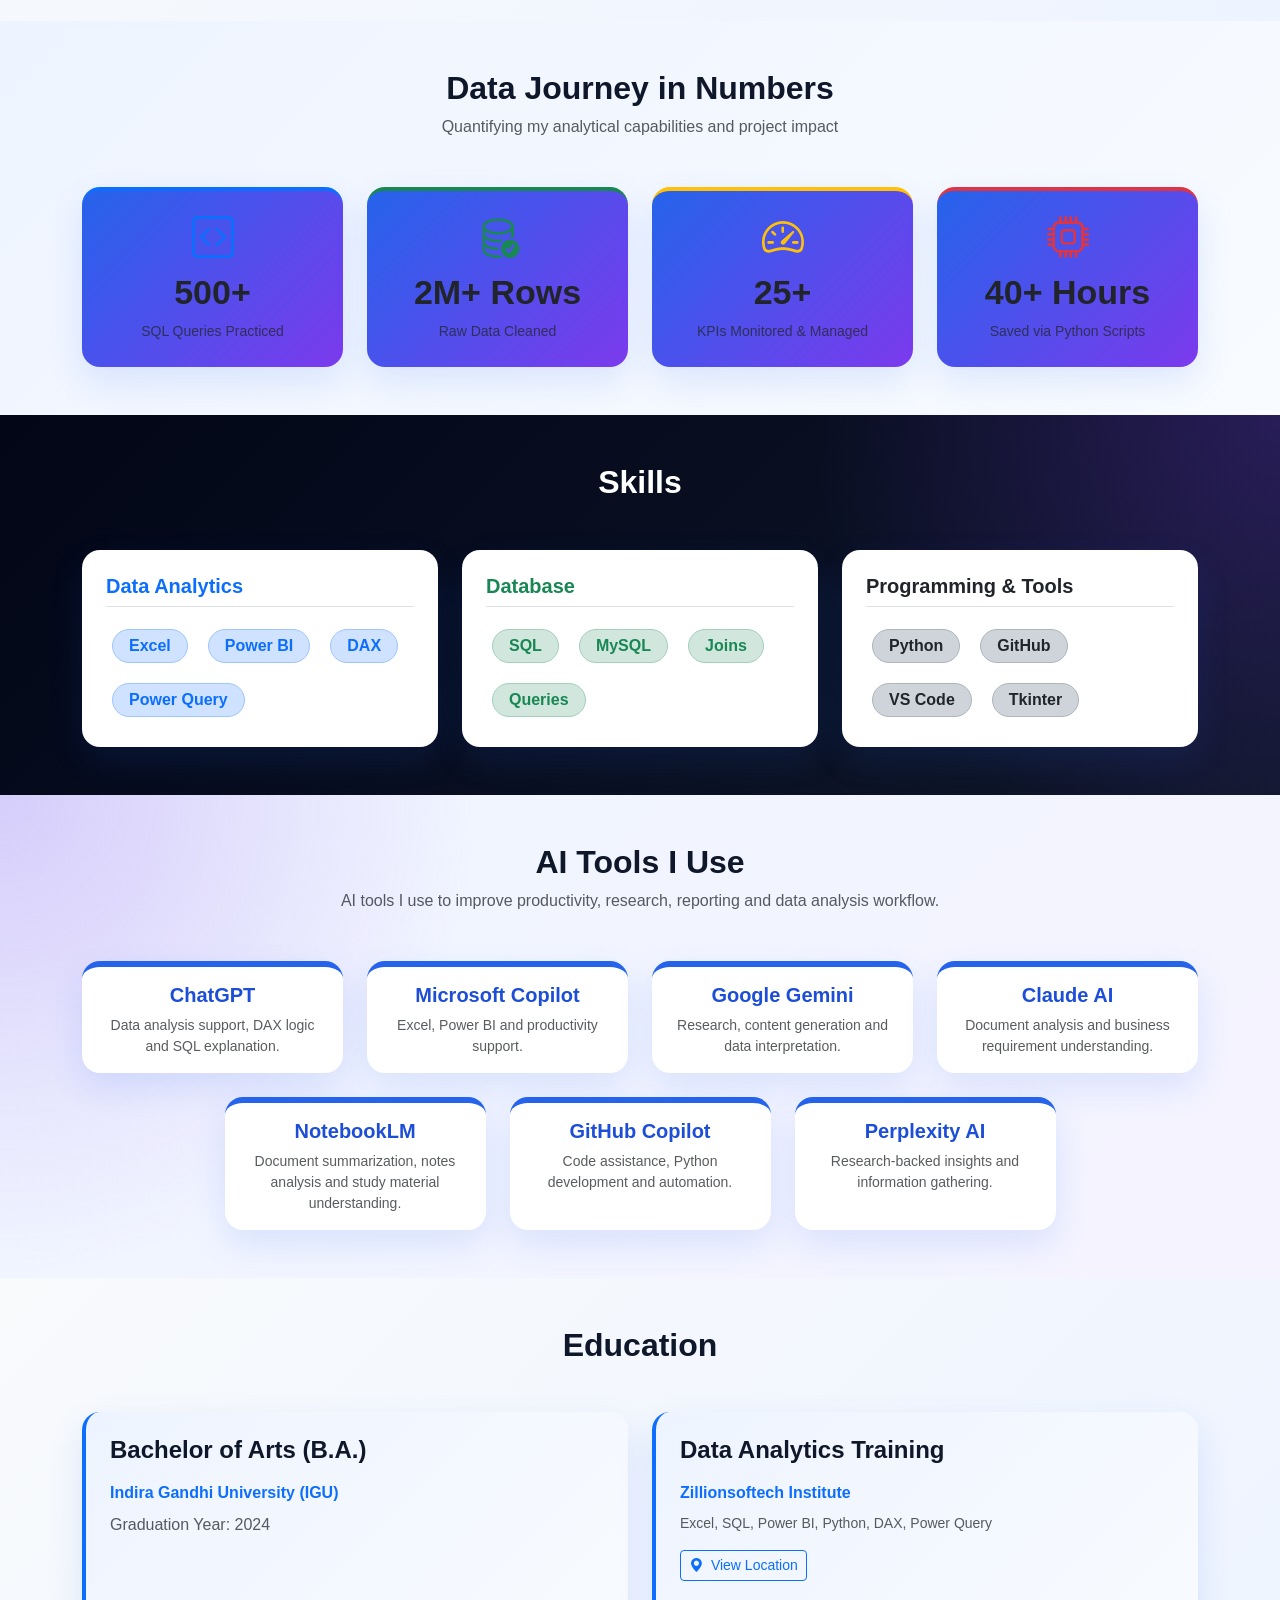
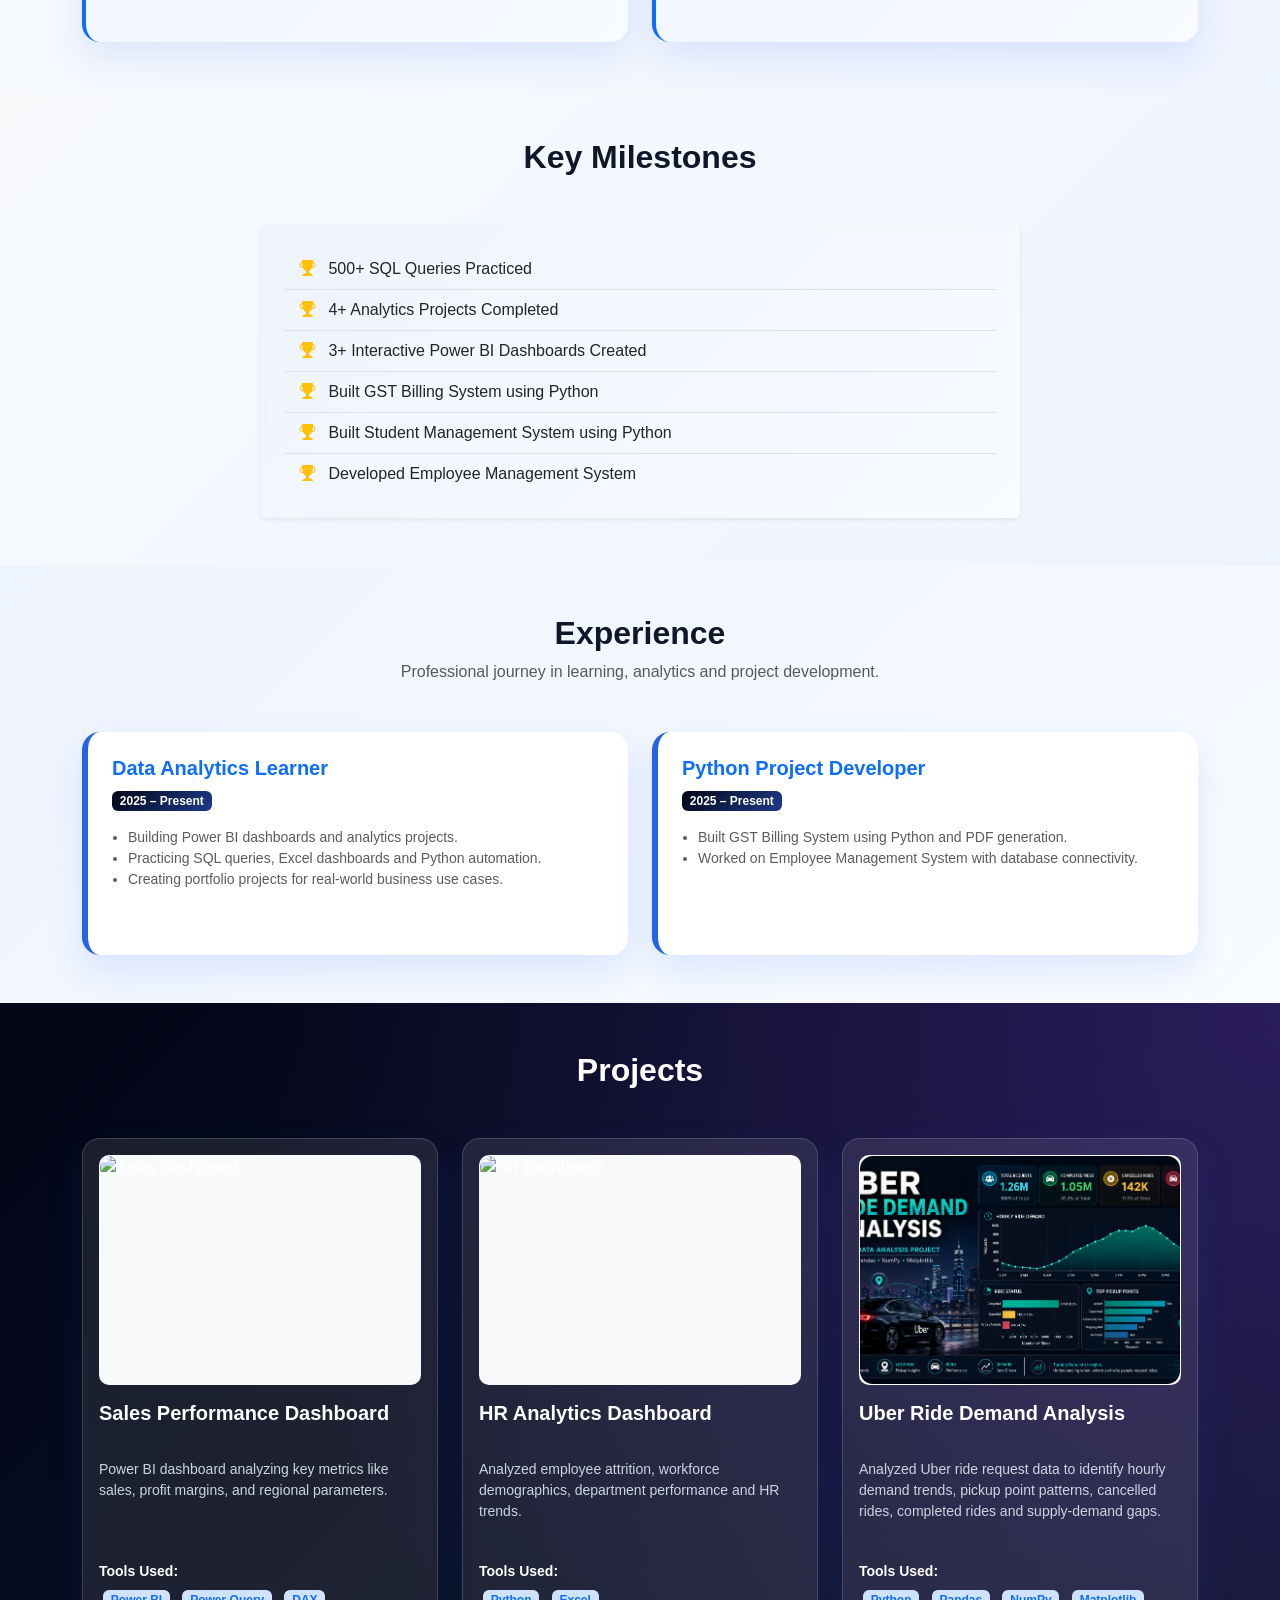
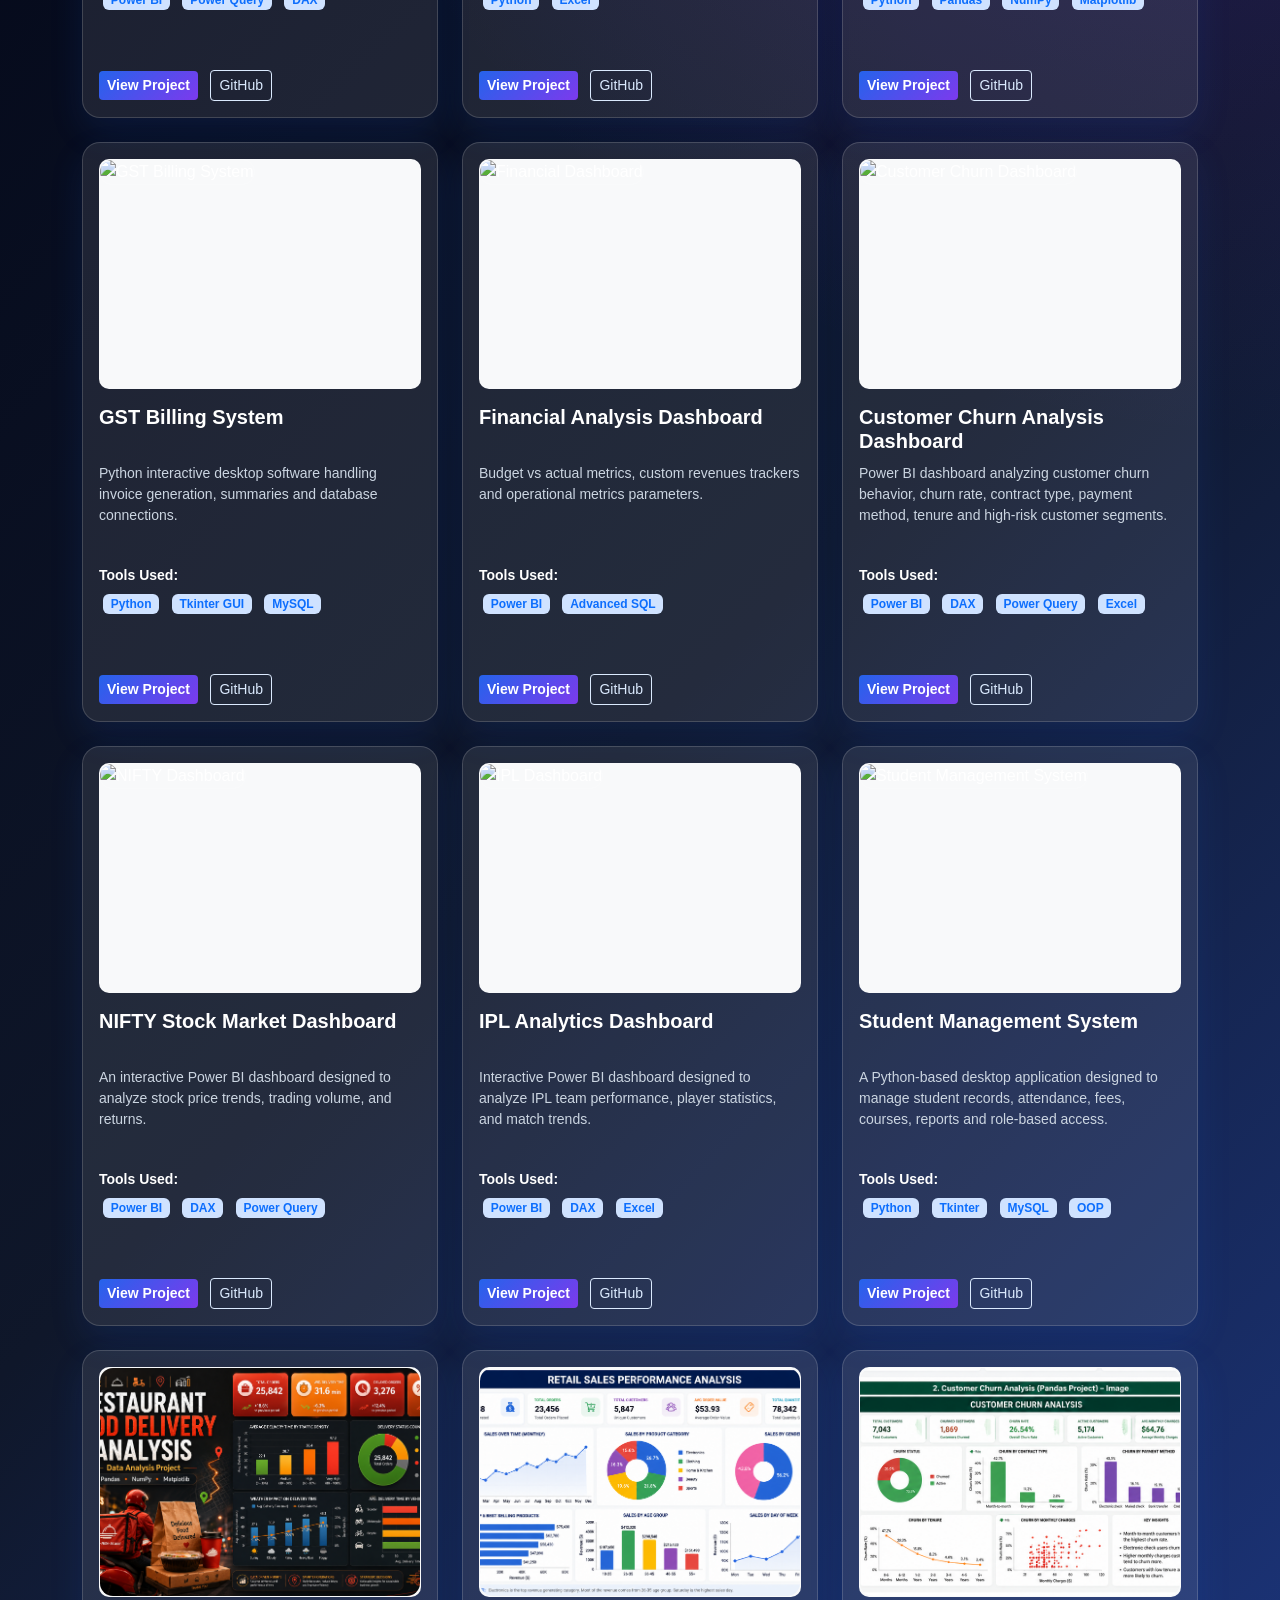
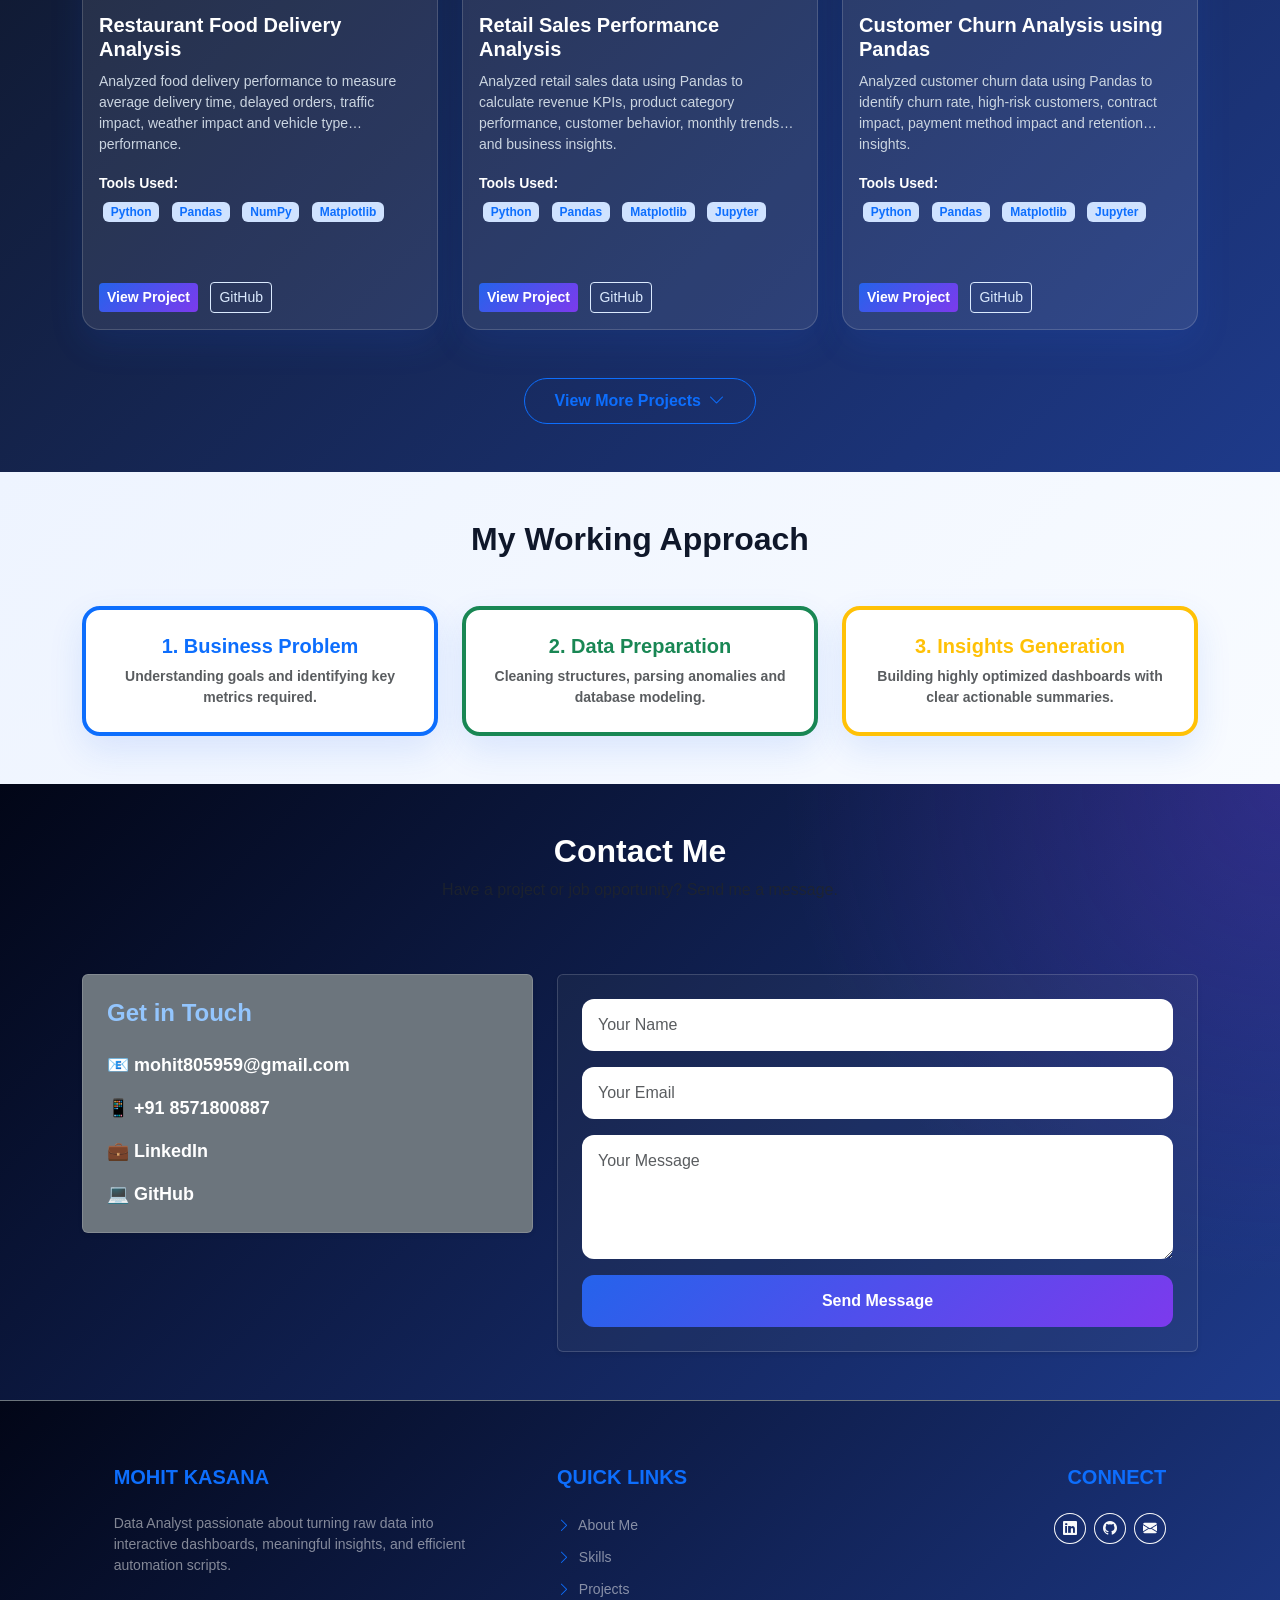
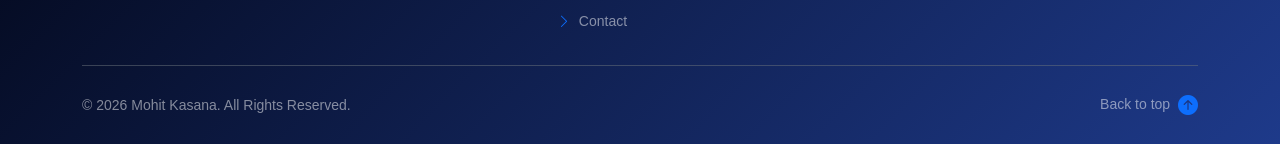
==== commit f2b61e74: "Update index.html" ====
--- a/index.html
+++ b/index.html
@@ -497,7 +497,7 @@
             }
         </style>
 
-        <!-- TOP 4 PROJECTS (ALWAYS VISIBLE) -->
+        <!-- SINGLE ROW FOR ALL PROJECTS -->
         <div class="row g-4">
             
             <!-- Project 1: Sales Dashboard -->
@@ -592,206 +592,204 @@
                 </div>
             </div>
 
-        </div> <!-- /.row (Top 4) -->
-
-        <!-- HIDDEN PROJECTS (COLLAPSE) -->
-        <div class="collapse" id="moreProjectsSection">
-            <div class="row g-4 mt-1">
-                
-                <!-- Project 5: Financial Dashboard -->
-                <div class="col-md-6 col-lg-4">
-                    <div class="project-card p-3 bg-white shadow-sm rounded h-100">
-                        <div class="project-thumb mb-3">
-                            <img src="images/financial_dashboard.png" alt="Financial Dashboard">
-                        </div>
-                        <h5 class="fw-bold text-dark">Financial Analysis Dashboard</h5>
-                        <p class="text-muted small project-desc">
-                            Budget vs actual metrics, custom revenues trackers and operational metrics parameters.
-                        </p>
-                        <div class="project-tools mb-3">
-                            <strong class="small text-dark d-block mb-1">Tools Used:</strong>
-                            <span class="badge bg-primary-subtle text-primary m-1">Power BI</span>
-                            <span class="badge bg-primary-subtle text-primary m-1">Advanced SQL</span>
-                        </div>
-                        <div class="project-buttons">
-                            <a href="financial_dashboard.html?v=2" class="btn btn-primary btn-sm me-2">View Project</a>
-                            <a href="https://github.com/mohit8059/FInancial_Dashboard" class="btn btn-outline-dark btn-sm" target="_blank">GitHub</a>
-                        </div>
-                    </div>
-                </div>
-
-                <!-- Project 6: Customer Churn Dashboard -->
-                <div class="col-md-6 col-lg-4">
-                    <div class="project-card p-3 bg-white shadow-sm rounded h-100">
-                        <div class="project-thumb mb-3">
-                            <img src="images/customer_churn_analysis.png" alt="Customer Churn Dashboard">
-                        </div>
-                        <h5 class="fw-bold text-dark">Customer Churn Analysis Dashboard</h5>
-                        <p class="text-muted small project-desc">
-                            Power BI dashboard analyzing customer churn behavior, churn rate, contract type, payment method, tenure and high-risk customer segments.
-                        </p>
-                        <div class="project-tools mb-3">
-                            <strong class="small text-dark d-block mb-1">Tools Used:</strong>
-                            <span class="badge bg-primary-subtle text-primary m-1">Power BI</span>
-                            <span class="badge bg-primary-subtle text-primary m-1">DAX</span>
-                            <span class="badge bg-primary-subtle text-primary m-1">Power Query</span>
-                            <span class="badge bg-primary-subtle text-primary m-1">Excel</span>
-                        </div>
-                        <div class="project-buttons">
-                            <a href="customer_churn_analysis.html?v=2" class="btn btn-primary btn-sm me-2">View Project</a>
-                            <a href="https://github.com/mohit8059/customer_churn_analysis" class="btn btn-outline-dark btn-sm" target="_blank">GitHub</a>
-                        </div>
-                    </div>
-                </div>
-
-                <!-- Project 7: NIFTY Dashboard -->
-                <div class="col-md-6 col-lg-4">
-                    <div class="project-card p-3 bg-white shadow-sm rounded h-100">
-                        <div class="project-thumb mb-3">
-                            <img src="images/nifty_dashboard.png" alt="NIFTY Dashboard">
-                        </div>
-                        <h5 class="fw-bold text-dark">NIFTY Stock Market Dashboard</h5>
-                        <p class="text-muted small project-desc">
-                            An interactive Power BI dashboard designed to analyze stock price trends, trading volume, and returns.
-                        </p>
-                        <div class="project-tools mb-3">
-                            <strong class="small text-dark d-block mb-1">Tools Used:</strong>
-                            <span class="badge bg-primary-subtle text-primary m-1">Power BI</span>
-                            <span class="badge bg-primary-subtle text-primary m-1">DAX</span>
-                            <span class="badge bg-primary-subtle text-primary m-1">Power Query</span>
-                        </div>
-                        <div class="project-buttons">
-                            <a href="nifty_dashboard.html?v=2" class="btn btn-primary btn-sm me-2">View Project</a>
-                            <a href="https://github.com/mohit8059/nifty_dashboard" class="btn btn-outline-dark btn-sm" target="_blank">GitHub</a>
-                        </div>
-                    </div>
-                </div>
-
-                <!-- Project 8: IPL Analytics Dashboard -->
-                <div class="col-md-6 col-lg-4">
-                    <div class="project-card p-3 bg-white shadow-sm rounded h-100">
-                        <div class="project-thumb mb-3">
-                            <img src="images/ipl_analytics_dashboard.png" alt="IPL Dashboard">
-                        </div>
-                        <h5 class="fw-bold text-dark">IPL Analytics Dashboard</h5>
-                        <p class="text-muted small project-desc">
-                            Interactive Power BI dashboard designed to analyze IPL team performance, player statistics, and match trends.
-                        </p>
-                        <div class="project-tools mb-3">
-                            <strong class="small text-dark d-block mb-1">Tools Used:</strong>
-                            <span class="badge bg-primary-subtle text-primary m-1">Power BI</span>
-                            <span class="badge bg-primary-subtle text-primary m-1">DAX</span>
-                            <span class="badge bg-primary-subtle text-primary m-1">Excel</span>
-                        </div>
-                        <div class="project-buttons">
-                            <a href="ipl_analytics_dashboard.html?v=2" class="btn btn-primary btn-sm me-2">View Project</a>
-                            <a href="https://github.com/mohit8059/ipl_analytics_dashboard" class="btn btn-outline-dark btn-sm" target="_blank">GitHub</a>
-                        </div>
-                    </div>
-                </div>
-
-                <!-- Project 9: Student Management System -->
-                <div class="col-md-6 col-lg-4">
-                    <div class="project-card p-3 bg-white shadow-sm rounded h-100">
-                        <div class="project-thumb mb-3">
-                            <img src="images/student_management_system.png" alt="Student Management System">
-                        </div>
-                        <h5 class="fw-bold text-dark">Student Management System</h5>
-                        <p class="text-muted small project-desc">
-                            A Python-based desktop application designed to manage student records, attendance, fees, courses, reports and role-based access.
-                        </p>
-                        <div class="project-tools mb-3">
-                            <strong class="small text-dark d-block mb-1">Tools Used:</strong>
-                            <span class="badge bg-primary-subtle text-primary m-1">Python</span>
-                            <span class="badge bg-primary-subtle text-primary m-1">Tkinter</span>
-                            <span class="badge bg-primary-subtle text-primary m-1">MySQL</span>
-                            <span class="badge bg-primary-subtle text-primary m-1">OOP</span>
-                        </div>
-                        <div class="project-buttons">
-                            <a href="student_management_system.html?v=2" class="btn btn-primary btn-sm me-2">View Project</a>
-                            <a href="https://github.com/mohit8059/student_management_system" class="btn btn-outline-dark btn-sm" target="_blank">GitHub</a>
-                        </div>
-                    </div>
-                </div>
-
-                <!-- Project 10: Restaurant Food Delivery Analysis -->
-                <div class="col-md-6 col-lg-4">
-                    <div class="project-card p-3 bg-white shadow-sm rounded h-100">
-                        <div class="project-thumb mb-3">
-                            <img src="images/food_delivery_trends_and_insights_dashboard.png" alt="Restaurant Food Delivery Analysis">
-                        </div>
-                        <h5 class="fw-bold text-dark">Restaurant Food Delivery Analysis</h5>
-                        <p class="text-muted small project-desc">
-                            Analyzed food delivery performance to measure average delivery time, delayed orders, traffic impact, weather impact and vehicle type performance.
-                        </p>
-                        <div class="project-tools mb-3">
-                            <strong class="small text-dark d-block mb-1">Tools Used:</strong>
-                            <span class="badge bg-primary-subtle text-primary m-1">Python</span>
-                            <span class="badge bg-primary-subtle text-primary m-1">Pandas</span>
-                            <span class="badge bg-primary-subtle text-primary m-1">NumPy</span>
-                            <span class="badge bg-primary-subtle text-primary m-1">Matplotlib</span>
-                        </div>
-                        <div class="project-buttons">
-                            <a href="restaurant_food_delivery_analysis.html?v=2" class="btn btn-primary btn-sm me-2">View Project</a>
-                            <a href="https://github.com/mohit8059/restaurant_food_delivery_analysis" class="btn btn-outline-dark btn-sm" target="_blank">GitHub</a>
-                        </div>
-                    </div>
-                </div>
-
-                <!-- Project 11: Retail Sales Performance Analysis using Pandas -->
-                <div class="col-md-6 col-lg-4">
-                    <div class="project-card p-3 bg-white shadow-sm rounded h-100">
-                        <div class="project-thumb mb-3">
-                            <img src="images/retail_sales_dashboard.png" alt="Retail Sales Performance Analysis">
-                        </div>
-                        <h5 class="fw-bold text-dark">Retail Sales Performance Analysis</h5>
-                        <p class="text-muted small project-desc">
-                            Analyzed retail sales data using Pandas to calculate revenue KPIs, product category performance, customer behavior, monthly trends and business insights.
-                        </p>
-                        <div class="project-tools mb-3">
-                            <strong class="small text-dark d-block mb-1">Tools Used:</strong>
-                            <span class="badge bg-primary-subtle text-primary m-1">Python</span>
-                            <span class="badge bg-primary-subtle text-primary m-1">Pandas</span>
-                            <span class="badge bg-primary-subtle text-primary m-1">Matplotlib</span>
-                            <span class="badge bg-primary-subtle text-primary m-1">Jupyter</span>
-                        </div>
-                        <div class="project-buttons">
-                            <a href="https://mohit8059.github.io/retail_sales_analysis/" class="btn btn-primary btn-sm me-2" target="_blank">View Project</a>
-                            <a href="https://github.com/mohit8059/retail_sales_analysis" class="btn btn-outline-dark btn-sm" target="_blank">GitHub</a>
-                        </div>
-                    </div>
-                </div>
-
-                <!-- Project 12: Customer Churn Analysis using Pandas -->
-                <div class="col-md-6 col-lg-4">
-                    <div class="project-card p-3 bg-white shadow-sm rounded h-100">
-                        <div class="project-thumb mb-3">
-                            <img src="images/customer_churn_pandas_dashboard.png" alt="Customer Churn Analysis using Pandas">
-                        </div>
-                        <h5 class="fw-bold text-dark">Customer Churn Analysis using Pandas</h5>
-                        <p class="text-muted small project-desc">
-                            Analyzed customer churn data using Pandas to identify churn rate, high-risk customers, contract impact, payment method impact and retention insights.
-                        </p>
-                        <div class="project-tools mb-3">
-                            <strong class="small text-dark d-block mb-1">Tools Used:</strong>
-                            <span class="badge bg-primary-subtle text-primary m-1">Python</span>
-                            <span class="badge bg-primary-subtle text-primary m-1">Pandas</span>
-                            <span class="badge bg-primary-subtle text-primary m-1">Matplotlib</span>
-                            <span class="badge bg-primary-subtle text-primary m-1">Jupyter</span>
-                        </div>
-                        <div class="project-buttons">
-                            <a href="https://mohit8059.github.io/customer_churn_analysis_pandas/" class="btn btn-primary btn-sm me-2" target="_blank">View Project</a>
-                            <a href="https://github.com/mohit8059/customer_churn_analysis_pandas" class="btn btn-outline-dark btn-sm" target="_blank">GitHub</a>
-                        </div>
-                    </div>
-                </div>
-
-            </div> <!-- /.row (Hidden) -->
-        </div> <!-- /.collapse -->
+            <!-- ============================================== -->
+            <!-- HIDDEN PROJECTS (Notice the 'collapse multi-collapse' class) -->
+            <!-- ============================================== -->
+
+            <!-- Project 5: Financial Dashboard -->
+            <div class="col-md-6 col-lg-4 collapse multi-collapse">
+                <div class="project-card p-3 bg-white shadow-sm rounded h-100">
+                    <div class="project-thumb mb-3">
+                        <img src="images/financial_dashboard.png" alt="Financial Dashboard">
+                    </div>
+                    <h5 class="fw-bold text-dark">Financial Analysis Dashboard</h5>
+                    <p class="text-muted small project-desc">
+                        Budget vs actual metrics, custom revenues trackers and operational metrics parameters.
+                    </p>
+                    <div class="project-tools mb-3">
+                        <strong class="small text-dark d-block mb-1">Tools Used:</strong>
+                        <span class="badge bg-primary-subtle text-primary m-1">Power BI</span>
+                        <span class="badge bg-primary-subtle text-primary m-1">Advanced SQL</span>
+                    </div>
+                    <div class="project-buttons">
+                        <a href="financial_dashboard.html?v=2" class="btn btn-primary btn-sm me-2">View Project</a>
+                        <a href="https://github.com/mohit8059/FInancial_Dashboard" class="btn btn-outline-dark btn-sm" target="_blank">GitHub</a>
+                    </div>
+                </div>
+            </div>
+
+            <!-- Project 6: Customer Churn Dashboard -->
+            <div class="col-md-6 col-lg-4 collapse multi-collapse">
+                <div class="project-card p-3 bg-white shadow-sm rounded h-100">
+                    <div class="project-thumb mb-3">
+                        <img src="images/customer_churn_analysis.png" alt="Customer Churn Dashboard">
+                    </div>
+                    <h5 class="fw-bold text-dark">Customer Churn Analysis Dashboard</h5>
+                    <p class="text-muted small project-desc">
+                        Power BI dashboard analyzing customer churn behavior, churn rate, contract type, payment method, tenure and high-risk customer segments.
+                    </p>
+                    <div class="project-tools mb-3">
+                        <strong class="small text-dark d-block mb-1">Tools Used:</strong>
+                        <span class="badge bg-primary-subtle text-primary m-1">Power BI</span>
+                        <span class="badge bg-primary-subtle text-primary m-1">DAX</span>
+                        <span class="badge bg-primary-subtle text-primary m-1">Power Query</span>
+                        <span class="badge bg-primary-subtle text-primary m-1">Excel</span>
+                    </div>
+                    <div class="project-buttons">
+                        <a href="customer_churn_analysis.html?v=2" class="btn btn-primary btn-sm me-2">View Project</a>
+                        <a href="https://github.com/mohit8059/customer_churn_analysis" class="btn btn-outline-dark btn-sm" target="_blank">GitHub</a>
+                    </div>
+                </div>
+            </div>
+
+            <!-- Project 7: NIFTY Dashboard -->
+            <div class="col-md-6 col-lg-4 collapse multi-collapse">
+                <div class="project-card p-3 bg-white shadow-sm rounded h-100">
+                    <div class="project-thumb mb-3">
+                        <img src="images/nifty_dashboard.png" alt="NIFTY Dashboard">
+                    </div>
+                    <h5 class="fw-bold text-dark">NIFTY Stock Market Dashboard</h5>
+                    <p class="text-muted small project-desc">
+                        An interactive Power BI dashboard designed to analyze stock price trends, trading volume, and returns.
+                    </p>
+                    <div class="project-tools mb-3">
+                        <strong class="small text-dark d-block mb-1">Tools Used:</strong>
+                        <span class="badge bg-primary-subtle text-primary m-1">Power BI</span>
+                        <span class="badge bg-primary-subtle text-primary m-1">DAX</span>
+                        <span class="badge bg-primary-subtle text-primary m-1">Power Query</span>
+                    </div>
+                    <div class="project-buttons">
+                        <a href="nifty_dashboard.html?v=2" class="btn btn-primary btn-sm me-2">View Project</a>
+                        <a href="https://github.com/mohit8059/nifty_dashboard" class="btn btn-outline-dark btn-sm" target="_blank">GitHub</a>
+                    </div>
+                </div>
+            </div>
+
+            <!-- Project 8: IPL Analytics Dashboard -->
+            <div class="col-md-6 col-lg-4 collapse multi-collapse">
+                <div class="project-card p-3 bg-white shadow-sm rounded h-100">
+                    <div class="project-thumb mb-3">
+                        <img src="images/ipl_analytics_dashboard.png" alt="IPL Dashboard">
+                    </div>
+                    <h5 class="fw-bold text-dark">IPL Analytics Dashboard</h5>
+                    <p class="text-muted small project-desc">
+                        Interactive Power BI dashboard designed to analyze IPL team performance, player statistics, and match trends.
+                    </p>
+                    <div class="project-tools mb-3">
+                        <strong class="small text-dark d-block mb-1">Tools Used:</strong>
+                        <span class="badge bg-primary-subtle text-primary m-1">Power BI</span>
+                        <span class="badge bg-primary-subtle text-primary m-1">DAX</span>
+                        <span class="badge bg-primary-subtle text-primary m-1">Excel</span>
+                    </div>
+                    <div class="project-buttons">
+                        <a href="ipl_analytics_dashboard.html?v=2" class="btn btn-primary btn-sm me-2">View Project</a>
+                        <a href="https://github.com/mohit8059/ipl_analytics_dashboard" class="btn btn-outline-dark btn-sm" target="_blank">GitHub</a>
+                    </div>
+                </div>
+            </div>
+
+            <!-- Project 9: Student Management System -->
+            <div class="col-md-6 col-lg-4 collapse multi-collapse">
+                <div class="project-card p-3 bg-white shadow-sm rounded h-100">
+                    <div class="project-thumb mb-3">
+                        <img src="images/student_management_system.png" alt="Student Management System">
+                    </div>
+                    <h5 class="fw-bold text-dark">Student Management System</h5>
+                    <p class="text-muted small project-desc">
+                        A Python-based desktop application designed to manage student records, attendance, fees, courses, reports and role-based access.
+                    </p>
+                    <div class="project-tools mb-3">
+                        <strong class="small text-dark d-block mb-1">Tools Used:</strong>
+                        <span class="badge bg-primary-subtle text-primary m-1">Python</span>
+                        <span class="badge bg-primary-subtle text-primary m-1">Tkinter</span>
+                        <span class="badge bg-primary-subtle text-primary m-1">MySQL</span>
+                        <span class="badge bg-primary-subtle text-primary m-1">OOP</span>
+                    </div>
+                    <div class="project-buttons">
+                        <a href="student_management_system.html?v=2" class="btn btn-primary btn-sm me-2">View Project</a>
+                        <a href="https://github.com/mohit8059/student_management_system" class="btn btn-outline-dark btn-sm" target="_blank">GitHub</a>
+                    </div>
+                </div>
+            </div>
+
+            <!-- Project 10: Restaurant Food Delivery Analysis -->
+            <div class="col-md-6 col-lg-4 collapse multi-collapse">
+                <div class="project-card p-3 bg-white shadow-sm rounded h-100">
+                    <div class="project-thumb mb-3">
+                        <img src="images/food_delivery_trends_and_insights_dashboard.png" alt="Restaurant Food Delivery Analysis">
+                    </div>
+                    <h5 class="fw-bold text-dark">Restaurant Food Delivery Analysis</h5>
+                    <p class="text-muted small project-desc">
+                        Analyzed food delivery performance to measure average delivery time, delayed orders, traffic impact, weather impact and vehicle type performance.
+                    </p>
+                    <div class="project-tools mb-3">
+                        <strong class="small text-dark d-block mb-1">Tools Used:</strong>
+                        <span class="badge bg-primary-subtle text-primary m-1">Python</span>
+                        <span class="badge bg-primary-subtle text-primary m-1">Pandas</span>
+                        <span class="badge bg-primary-subtle text-primary m-1">NumPy</span>
+                        <span class="badge bg-primary-subtle text-primary m-1">Matplotlib</span>
+                    </div>
+                    <div class="project-buttons">
+                        <a href="restaurant_food_delivery_analysis.html?v=2" class="btn btn-primary btn-sm me-2">View Project</a>
+                        <a href="https://github.com/mohit8059/restaurant_food_delivery_analysis" class="btn btn-outline-dark btn-sm" target="_blank">GitHub</a>
+                    </div>
+                </div>
+            </div>
+
+            <!-- Project 11: Retail Sales Performance Analysis -->
+            <div class="col-md-6 col-lg-4 collapse multi-collapse">
+                <div class="project-card p-3 bg-white shadow-sm rounded h-100">
+                    <div class="project-thumb mb-3">
+                        <img src="images/retail_sales_dashboard.png" alt="Retail Sales Performance Analysis">
+                    </div>
+                    <h5 class="fw-bold text-dark">Retail Sales Performance Analysis</h5>
+                    <p class="text-muted small project-desc">
+                        Analyzed retail sales data using Pandas to calculate revenue KPIs, product category performance, customer behavior, monthly trends and business insights.
+                    </p>
+                    <div class="project-tools mb-3">
+                        <strong class="small text-dark d-block mb-1">Tools Used:</strong>
+                        <span class="badge bg-primary-subtle text-primary m-1">Python</span>
+                        <span class="badge bg-primary-subtle text-primary m-1">Pandas</span>
+                        <span class="badge bg-primary-subtle text-primary m-1">Matplotlib</span>
+                        <span class="badge bg-primary-subtle text-primary m-1">Jupyter</span>
+                    </div>
+                    <div class="project-buttons">
+                        <a href="https://mohit8059.github.io/retail_sales_analysis/" class="btn btn-primary btn-sm me-2" target="_blank">View Project</a>
+                        <a href="https://github.com/mohit8059/retail_sales_analysis" class="btn btn-outline-dark btn-sm" target="_blank">GitHub</a>
+                    </div>
+                </div>
+            </div>
+
+            <!-- Project 12: Customer Churn Analysis using Pandas -->
+            <div class="col-md-6 col-lg-4 collapse multi-collapse">
+                <div class="project-card p-3 bg-white shadow-sm rounded h-100">
+                    <div class="project-thumb mb-3">
+                        <img src="images/customer_churn_pandas_dashboard.png" alt="Customer Churn Analysis using Pandas">
+                    </div>
+                    <h5 class="fw-bold text-dark">Customer Churn Analysis using Pandas</h5>
+                    <p class="text-muted small project-desc">
+                        Analyzed customer churn data using Pandas to identify churn rate, high-risk customers, contract impact, payment method impact and retention insights.
+                    </p>
+                    <div class="project-tools mb-3">
+                        <strong class="small text-dark d-block mb-1">Tools Used:</strong>
+                        <span class="badge bg-primary-subtle text-primary m-1">Python</span>
+                        <span class="badge bg-primary-subtle text-primary m-1">Pandas</span>
+                        <span class="badge bg-primary-subtle text-primary m-1">Matplotlib</span>
+                        <span class="badge bg-primary-subtle text-primary m-1">Jupyter</span>
+                    </div>
+                    <div class="project-buttons">
+                        <a href="https://mohit8059.github.io/customer_churn_analysis_pandas/" class="btn btn-primary btn-sm me-2" target="_blank">View Project</a>
+                        <a href="https://github.com/mohit8059/customer_churn_analysis_pandas" class="btn btn-outline-dark btn-sm" target="_blank">GitHub</a>
+                    </div>
+                </div>
+            </div>
+
+        </div> <!-- /.row -->
 
         <!-- VIEW MORE BUTTON -->
         <div class="text-center mt-5">
-            <button class="btn btn-outline-primary btn-view-more" type="button" data-bs-toggle="collapse" data-bs-target="#moreProjectsSection" aria-expanded="false" aria-controls="moreProjectsSection" id="toggleProjectsBtn">
+            <!-- Target changed to .multi-collapse class -->
+            <button class="btn btn-outline-primary btn-view-more" type="button" data-bs-toggle="collapse" data-bs-target=".multi-collapse" aria-expanded="false" id="toggleProjectsBtn">
                 View More Projects <i class="bi bi-chevron-down ms-1"></i>
             </button>
         </div>
@@ -801,16 +799,18 @@
     <!-- Script to toggle button text -->
     <script>
         document.addEventListener('DOMContentLoaded', function () {
-            var myCollapsible = document.getElementById('moreProjectsSection');
             var toggleBtn = document.getElementById('toggleProjectsBtn');
-
-            myCollapsible.addEventListener('show.bs.collapse', function () {
-                toggleBtn.innerHTML = 'View Less Projects <i class="bi bi-chevron-up ms-1"></i>';
-            });
-
-            myCollapsible.addEventListener('hide.bs.collapse', function () {
-                toggleBtn.innerHTML = 'View More Projects <i class="bi bi-chevron-down ms-1"></i>';
-            });
+            var firstHiddenProject = document.querySelector('.multi-collapse');
+
+            if(firstHiddenProject) {
+                firstHiddenProject.addEventListener('show.bs.collapse', function () {
+                    toggleBtn.innerHTML = 'View Less Projects <i class="bi bi-chevron-up ms-1"></i>';
+                });
+
+                firstHiddenProject.addEventListener('hide.bs.collapse', function () {
+                    toggleBtn.innerHTML = 'View More Projects <i class="bi bi-chevron-down ms-1"></i>';
+                });
+            }
         });
     </script>
 </section>
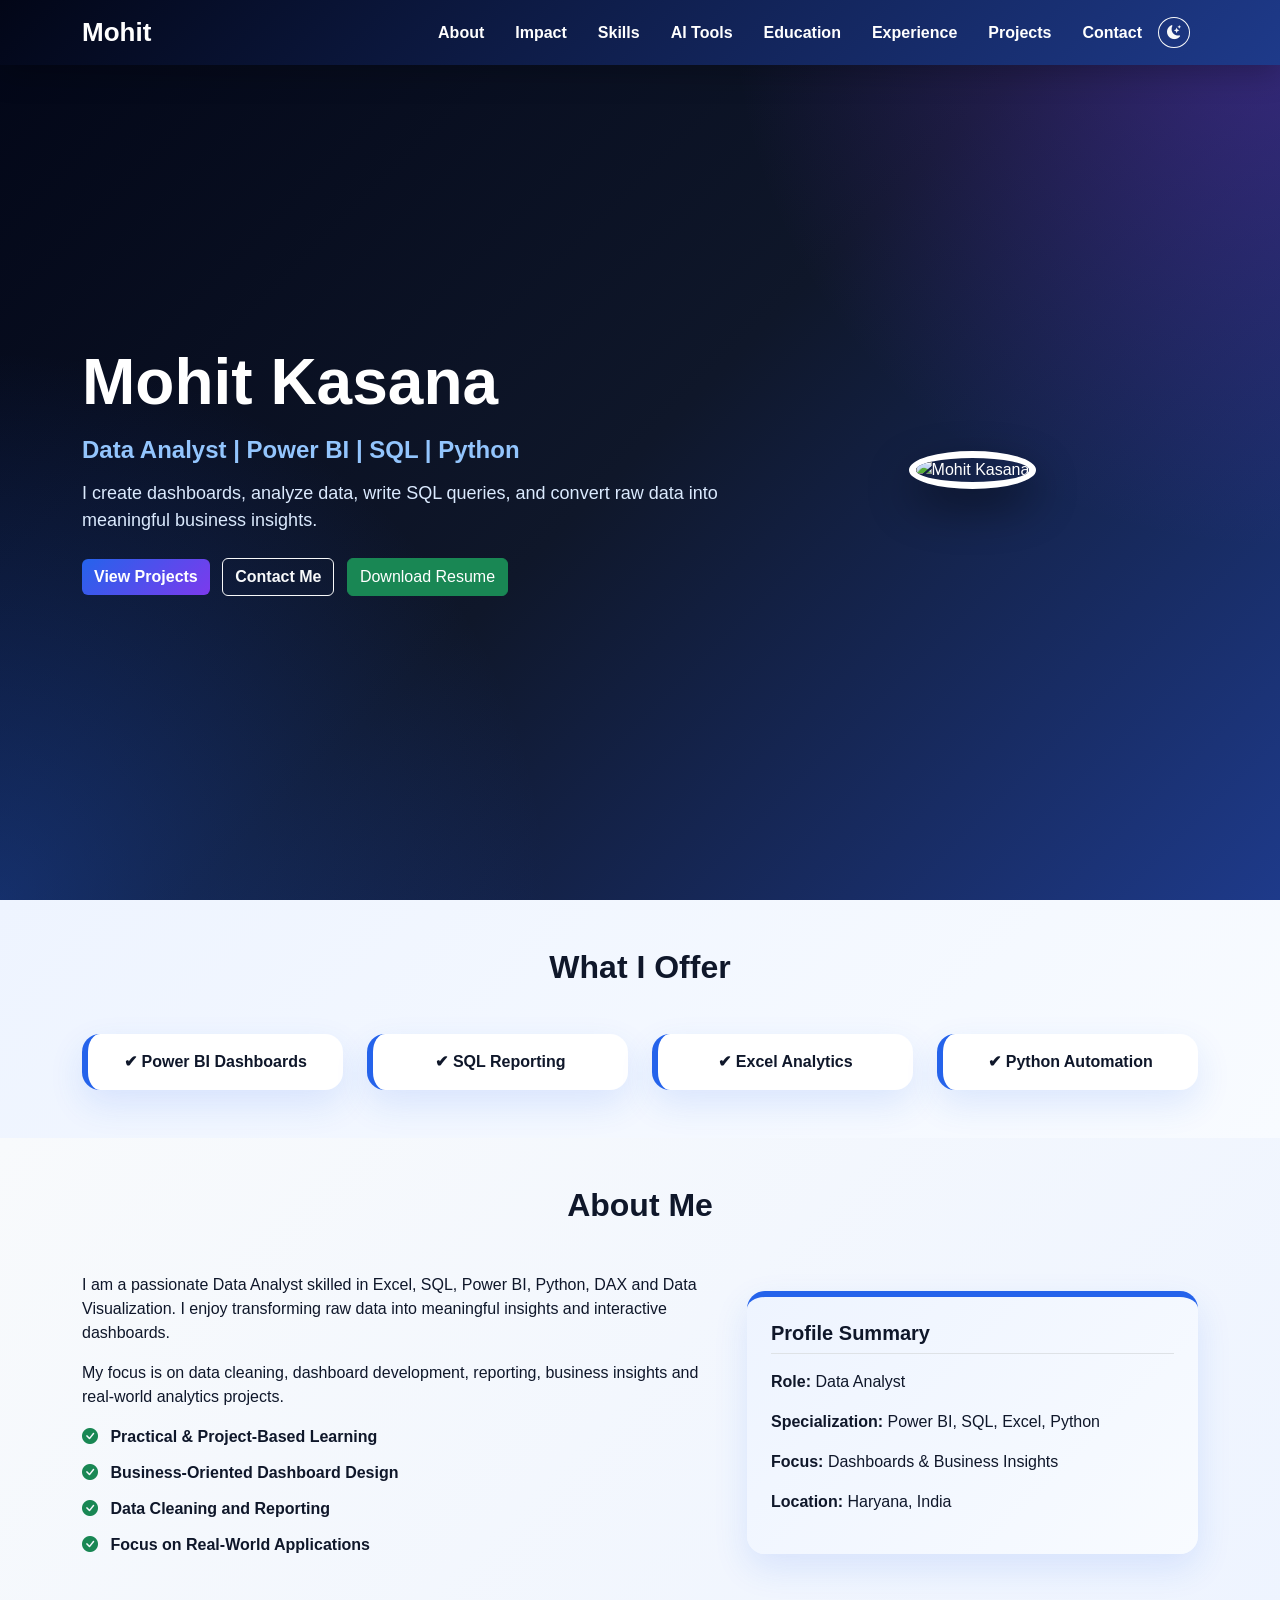
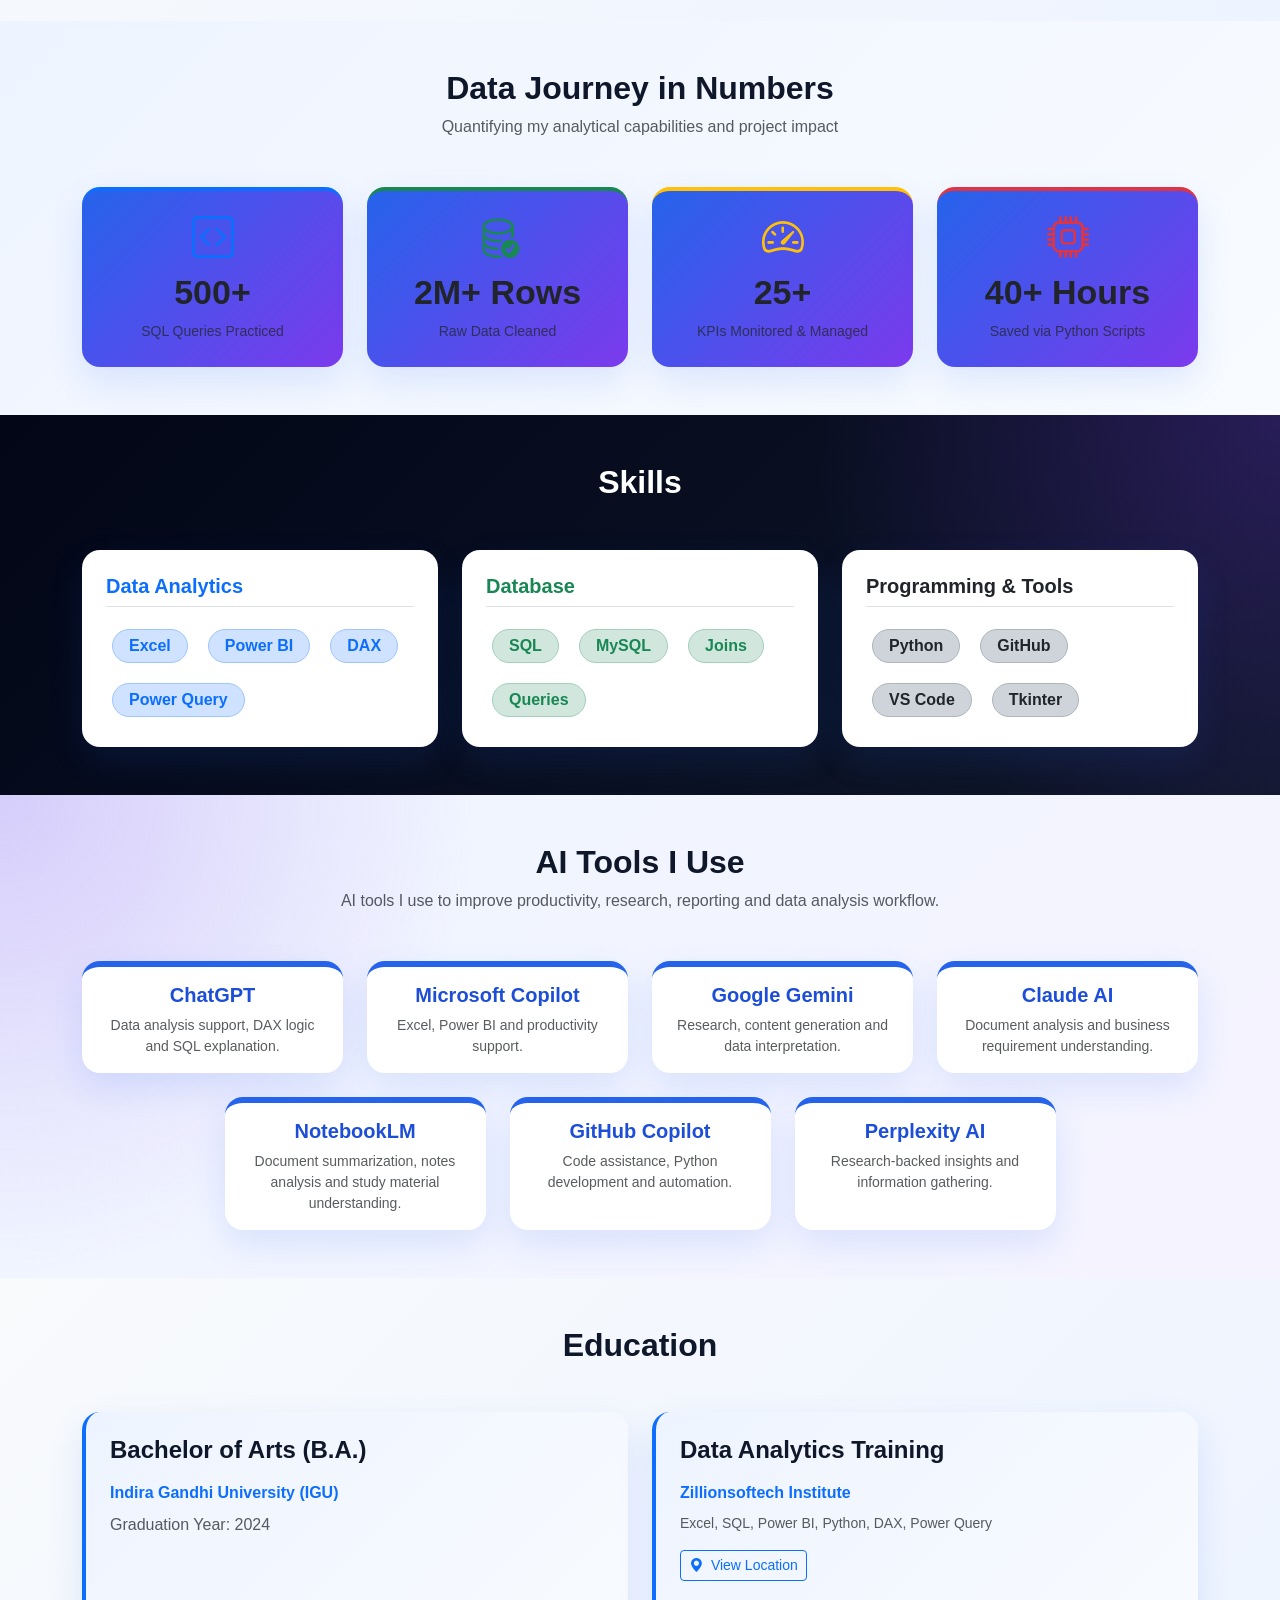
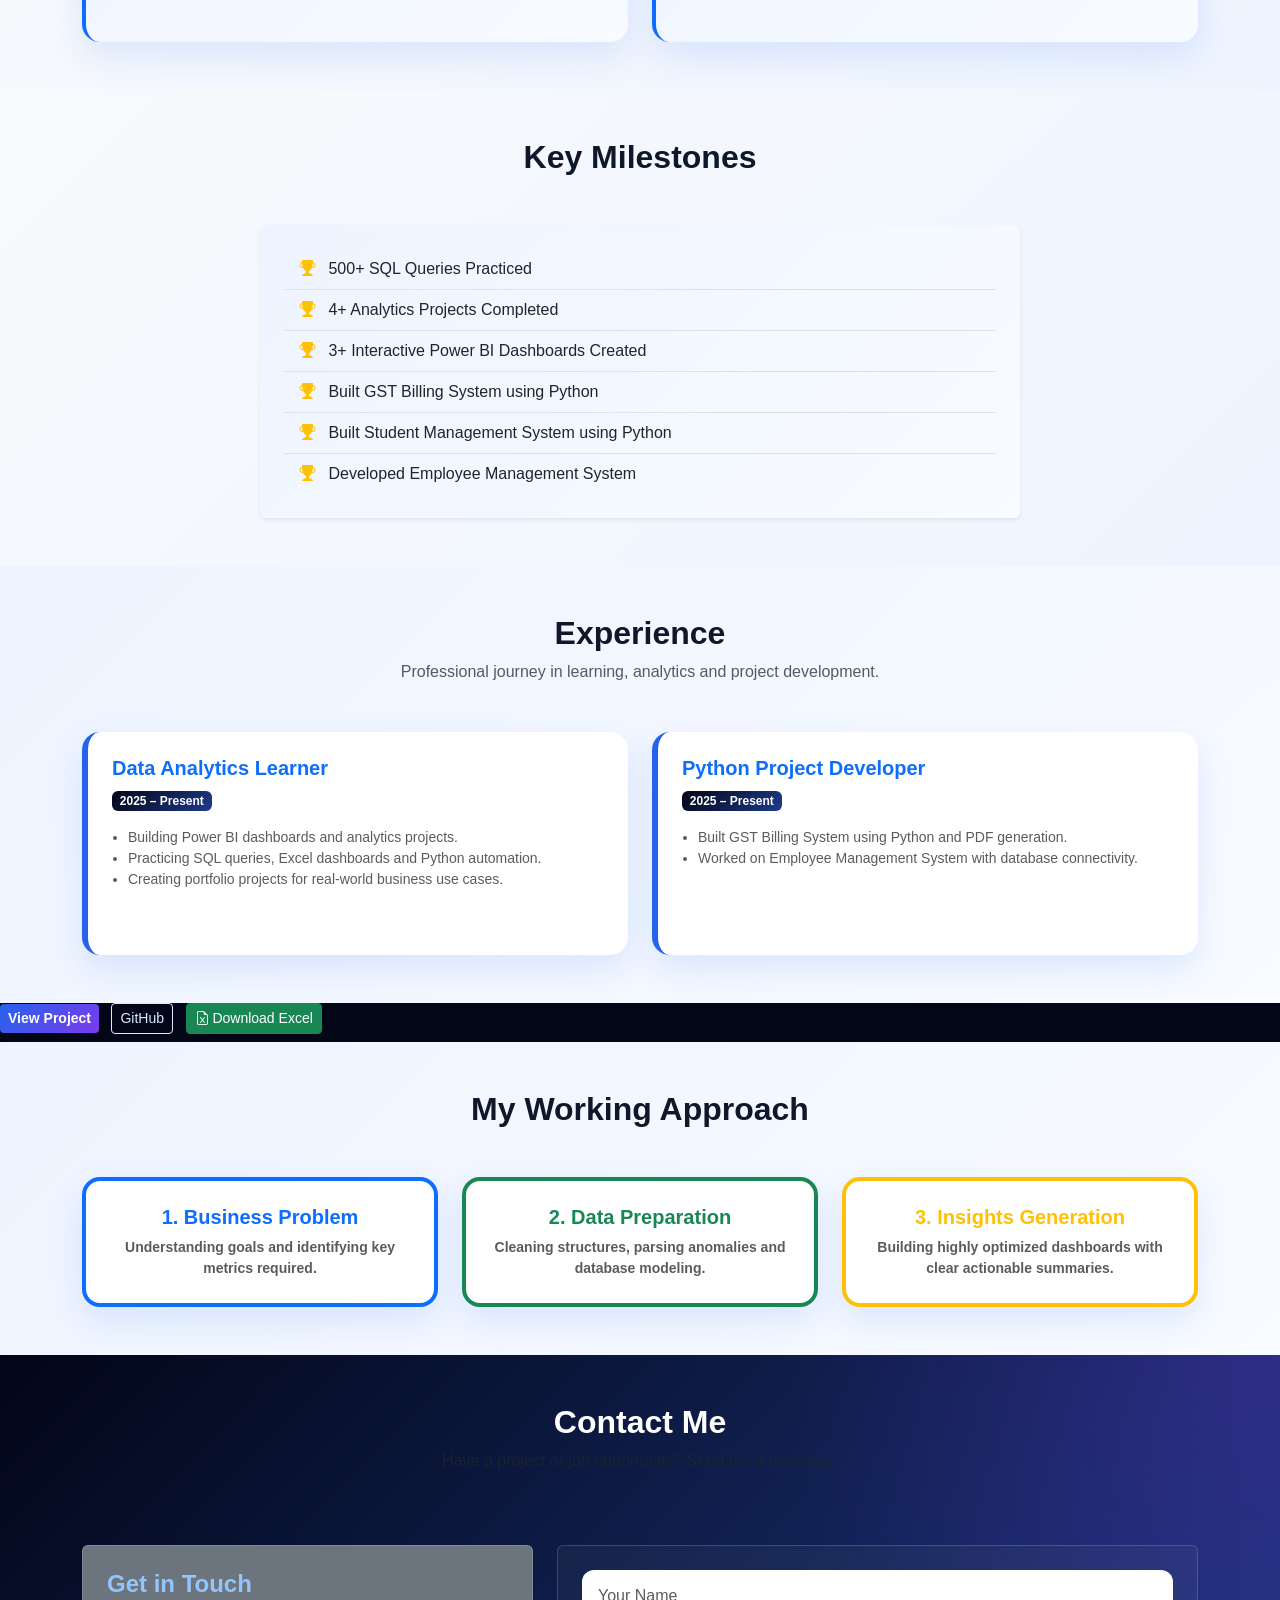
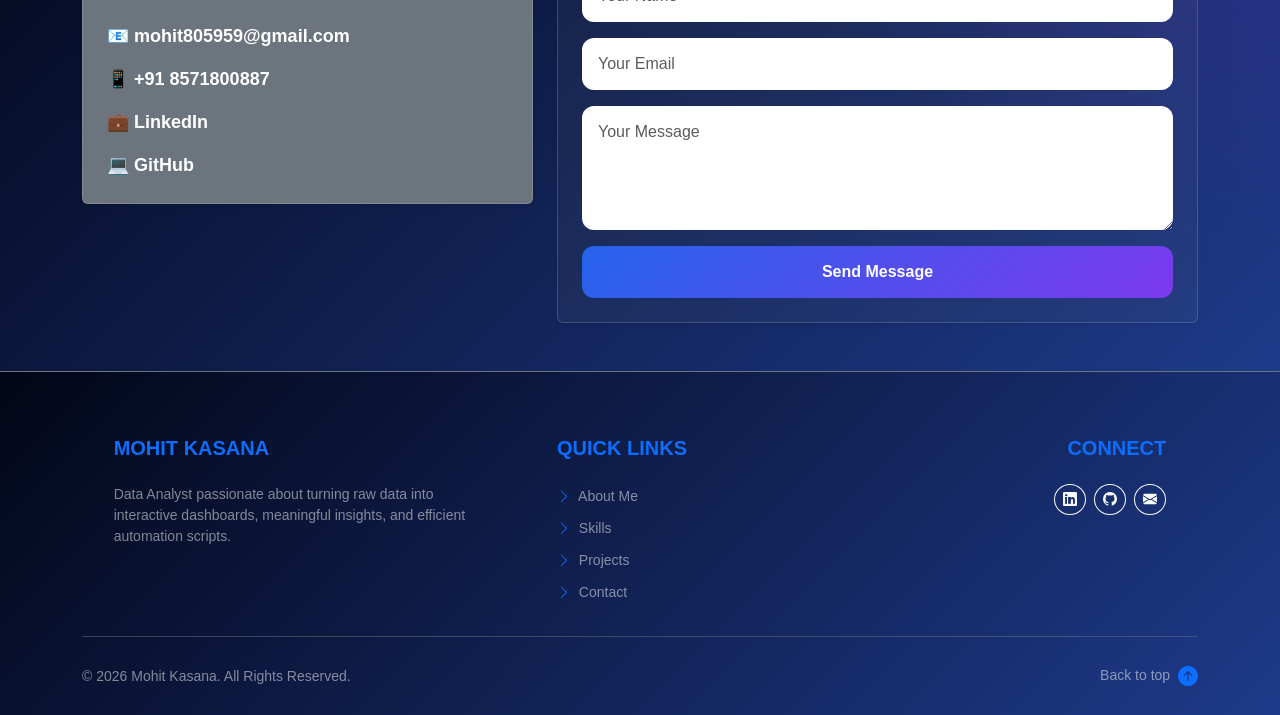
==== commit 546d4dcd: "Update index.html" ====
--- a/index.html
+++ b/index.html
@@ -437,383 +437,14 @@
     </div>
 </section>
 
-<!-- Projects Section -->
-<section id="projects" class="section py-5 bg-light">
-    <div class="container">
-        <h2 class="text-center mb-5 fw-bold">Projects</h2>
-
-        <style>
-            /* Same size project cards */
-            #projects .project-card {
-                height: 540px !important;
-                display: flex !important;
-                flex-direction: column !important;
-                overflow: hidden !important;
-            }
-
-            #projects .project-thumb {
-                height: 230px !important;
-                width: 100% !important;
-                overflow: hidden !important;
-                border-radius: 10px !important;
-                background-color: #f8f9fa !important;
-                flex-shrink: 0 !important;
-            }
-
-            #projects .project-thumb img {
-                width: 100% !important;
-                height: 100% !important;
-                object-fit: cover !important;
-                object-position: top center !important;
-            }
-
-            #projects .project-card h5 {
-                min-height: 50px !important;
-                margin-bottom: 8px !important;
-            }
-
-            #projects .project-desc {
-                height: 72px !important;
-                overflow: hidden !important;
-                display: -webkit-box !important;
-                -webkit-line-clamp: 3 !important;
-                -webkit-box-orient: vertical !important;
-            }
-
-            #projects .project-tools {
-                min-height: 85px !important;
-            }
-
-            #projects .project-buttons {
-                margin-top: auto !important;
-            }
-            
-            /* View More Button Transition */
-            .btn-view-more {
-                transition: all 0.3s ease;
-                border-radius: 30px;
-                padding: 10px 30px;
-                font-weight: 600;
-            }
-        </style>
-
-        <!-- SINGLE ROW FOR ALL PROJECTS -->
-        <div class="row g-4">
-            
-            <!-- Project 1: Sales Dashboard -->
-            <div class="col-md-6 col-lg-4">
-                <div class="project-card p-3 bg-white shadow-sm rounded h-100">
-                    <div class="project-thumb mb-3">
-                        <img src="images/sales_dashboard.png" alt="Sales Dashboard">
-                    </div>
-                    <h5 class="fw-bold text-dark">Sales Performance Dashboard</h5>
-                    <p class="text-muted small project-desc">
-                        Power BI dashboard analyzing key metrics like sales, profit margins, and regional parameters.
-                    </p>
-                    <div class="project-tools mb-3">
-                        <strong class="small text-dark d-block mb-1">Tools Used:</strong>
-                        <span class="badge bg-primary-subtle text-primary m-1">Power BI</span>
-                        <span class="badge bg-primary-subtle text-primary m-1">Power Query</span>
-                        <span class="badge bg-primary-subtle text-primary m-1">DAX</span>
-                    </div>
-                    <div class="project-buttons">
-                        <a href="sales_dashboard.html?v=2" class="btn btn-primary btn-sm me-2">View Project</a>
-                        <a href="https://github.com/mohit8059/sales_dashboard" class="btn btn-outline-dark btn-sm" target="_blank">GitHub</a>
-                    </div>
-                </div>
-            </div>
-
-            <!-- Project 2: HR Dashboard -->
-            <div class="col-md-6 col-lg-4">
-                <div class="project-card p-3 bg-white shadow-sm rounded h-100">
-                    <div class="project-thumb mb-3">
-                        <img src="images/hr_dashboard.png" alt="HR Dashboard">
-                    </div>
-                    <h5 class="fw-bold text-dark">HR Analytics Dashboard</h5>
-                    <p class="text-muted small project-desc">
-                        Analyzed employee attrition, workforce demographics, department performance and HR trends.
-                    </p>
-                    <div class="project-tools mb-3">
-                        <strong class="small text-dark d-block mb-1">Tools Used:</strong>
-                        <span class="badge bg-primary-subtle text-primary m-1">Python </span>
-                        <span class="badge bg-primary-subtle text-primary m-1">Excel </span>
-                    </div>
-                    <div class="project-buttons">
-                        <a href="hr_dashboard.html?v=2" class="btn btn-primary btn-sm me-2">View Project</a>
-                        <a href="https://github.com/mohit8059/hr_dashboard" class="btn btn-outline-dark btn-sm" target="_blank">GitHub</a>
-                    </div>
-                </div>
-            </div>
-
-            <!-- Project 3: Uber Ride Demand Analysis -->
-            <div class="col-md-6 col-lg-4">
-                <div class="project-card p-3 bg-white shadow-sm rounded h-100">
-                    <div class="project-thumb mb-3">
-                        <img src="images/uber_ride_demand_analytics_dashboard.png" alt="Uber Ride Demand Analysis">
-                    </div>
-                    <h5 class="fw-bold text-dark">Uber Ride Demand Analysis</h5>
-                    <p class="text-muted small project-desc">
-                        Analyzed Uber ride request data to identify hourly demand trends, pickup point patterns, cancelled rides, completed rides and supply-demand gaps.
-                    </p>
-                    <div class="project-tools mb-3">
-                        <strong class="small text-dark d-block mb-1">Tools Used:</strong>
-                        <span class="badge bg-primary-subtle text-primary m-1">Python</span>
-                        <span class="badge bg-primary-subtle text-primary m-1">Pandas</span>
-                        <span class="badge bg-primary-subtle text-primary m-1">NumPy</span>
-                        <span class="badge bg-primary-subtle text-primary m-1">Matplotlib</span>
-                    </div>
-                    <div class="project-buttons">
-                        <a href="uber_ride_demand_analysis.html?v=2" class="btn btn-primary btn-sm me-2">View Project</a>
-                        <a href="https://github.com/mohit8059/uber_ride_demand_analysis" class="btn btn-outline-dark btn-sm" target="_blank">GitHub</a>
-                    </div>
-                </div>
-            </div>
-
-            <!-- Project 4: GST Billing System -->
-            <div class="col-md-6 col-lg-4">
-                <div class="project-card p-3 bg-white shadow-sm rounded h-100">
-                    <div class="project-thumb mb-3">
-                        <img src="images/gst_billing_system.png" alt="GST Billing System">
-                    </div>
-                    <h5 class="fw-bold text-dark">GST Billing System</h5>
-                    <p class="text-muted small project-desc">
-                        Python interactive desktop software handling invoice generation, summaries and database connections.
-                    </p>
-                    <div class="project-tools mb-3">
-                        <strong class="small text-dark d-block mb-1">Tools Used:</strong>
-                        <span class="badge bg-primary-subtle text-primary m-1">Python</span>
-                        <span class="badge bg-primary-subtle text-primary m-1">Tkinter GUI</span>
-                        <span class="badge bg-primary-subtle text-primary m-1">MySQL</span>
-                    </div>
-                    <div class="project-buttons">
-                        <a href="gst_billing_system.html?v=2" class="btn btn-primary btn-sm me-2">View Project</a>
-                        <a href="https://github.com/mohit8059/gst_billing_system" class="btn btn-outline-dark btn-sm" target="_blank">GitHub</a>
-                    </div>
-                </div>
-            </div>
-
-            <!-- ============================================== -->
-            <!-- HIDDEN PROJECTS (Notice the 'collapse multi-collapse' class) -->
-            <!-- ============================================== -->
-
-            <!-- Project 5: Financial Dashboard -->
-            <div class="col-md-6 col-lg-4 collapse multi-collapse">
-                <div class="project-card p-3 bg-white shadow-sm rounded h-100">
-                    <div class="project-thumb mb-3">
-                        <img src="images/financial_dashboard.png" alt="Financial Dashboard">
-                    </div>
-                    <h5 class="fw-bold text-dark">Financial Analysis Dashboard</h5>
-                    <p class="text-muted small project-desc">
-                        Budget vs actual metrics, custom revenues trackers and operational metrics parameters.
-                    </p>
-                    <div class="project-tools mb-3">
-                        <strong class="small text-dark d-block mb-1">Tools Used:</strong>
-                        <span class="badge bg-primary-subtle text-primary m-1">Power BI</span>
-                        <span class="badge bg-primary-subtle text-primary m-1">Advanced SQL</span>
-                    </div>
-                    <div class="project-buttons">
-                        <a href="financial_dashboard.html?v=2" class="btn btn-primary btn-sm me-2">View Project</a>
-                        <a href="https://github.com/mohit8059/FInancial_Dashboard" class="btn btn-outline-dark btn-sm" target="_blank">GitHub</a>
-                    </div>
-                </div>
-            </div>
-
-            <!-- Project 6: Customer Churn Dashboard -->
-            <div class="col-md-6 col-lg-4 collapse multi-collapse">
-                <div class="project-card p-3 bg-white shadow-sm rounded h-100">
-                    <div class="project-thumb mb-3">
-                        <img src="images/customer_churn_analysis.png" alt="Customer Churn Dashboard">
-                    </div>
-                    <h5 class="fw-bold text-dark">Customer Churn Analysis Dashboard</h5>
-                    <p class="text-muted small project-desc">
-                        Power BI dashboard analyzing customer churn behavior, churn rate, contract type, payment method, tenure and high-risk customer segments.
-                    </p>
-                    <div class="project-tools mb-3">
-                        <strong class="small text-dark d-block mb-1">Tools Used:</strong>
-                        <span class="badge bg-primary-subtle text-primary m-1">Power BI</span>
-                        <span class="badge bg-primary-subtle text-primary m-1">DAX</span>
-                        <span class="badge bg-primary-subtle text-primary m-1">Power Query</span>
-                        <span class="badge bg-primary-subtle text-primary m-1">Excel</span>
-                    </div>
-                    <div class="project-buttons">
-                        <a href="customer_churn_analysis.html?v=2" class="btn btn-primary btn-sm me-2">View Project</a>
-                        <a href="https://github.com/mohit8059/customer_churn_analysis" class="btn btn-outline-dark btn-sm" target="_blank">GitHub</a>
-                    </div>
-                </div>
-            </div>
-
-            <!-- Project 7: NIFTY Dashboard -->
-            <div class="col-md-6 col-lg-4 collapse multi-collapse">
-                <div class="project-card p-3 bg-white shadow-sm rounded h-100">
-                    <div class="project-thumb mb-3">
-                        <img src="images/nifty_dashboard.png" alt="NIFTY Dashboard">
-                    </div>
-                    <h5 class="fw-bold text-dark">NIFTY Stock Market Dashboard</h5>
-                    <p class="text-muted small project-desc">
-                        An interactive Power BI dashboard designed to analyze stock price trends, trading volume, and returns.
-                    </p>
-                    <div class="project-tools mb-3">
-                        <strong class="small text-dark d-block mb-1">Tools Used:</strong>
-                        <span class="badge bg-primary-subtle text-primary m-1">Power BI</span>
-                        <span class="badge bg-primary-subtle text-primary m-1">DAX</span>
-                        <span class="badge bg-primary-subtle text-primary m-1">Power Query</span>
-                    </div>
-                    <div class="project-buttons">
-                        <a href="nifty_dashboard.html?v=2" class="btn btn-primary btn-sm me-2">View Project</a>
-                        <a href="https://github.com/mohit8059/nifty_dashboard" class="btn btn-outline-dark btn-sm" target="_blank">GitHub</a>
-                    </div>
-                </div>
-            </div>
-
-            <!-- Project 8: IPL Analytics Dashboard -->
-            <div class="col-md-6 col-lg-4 collapse multi-collapse">
-                <div class="project-card p-3 bg-white shadow-sm rounded h-100">
-                    <div class="project-thumb mb-3">
-                        <img src="images/ipl_analytics_dashboard.png" alt="IPL Dashboard">
-                    </div>
-                    <h5 class="fw-bold text-dark">IPL Analytics Dashboard</h5>
-                    <p class="text-muted small project-desc">
-                        Interactive Power BI dashboard designed to analyze IPL team performance, player statistics, and match trends.
-                    </p>
-                    <div class="project-tools mb-3">
-                        <strong class="small text-dark d-block mb-1">Tools Used:</strong>
-                        <span class="badge bg-primary-subtle text-primary m-1">Power BI</span>
-                        <span class="badge bg-primary-subtle text-primary m-1">DAX</span>
-                        <span class="badge bg-primary-subtle text-primary m-1">Excel</span>
-                    </div>
-                    <div class="project-buttons">
-                        <a href="ipl_analytics_dashboard.html?v=2" class="btn btn-primary btn-sm me-2">View Project</a>
-                        <a href="https://github.com/mohit8059/ipl_analytics_dashboard" class="btn btn-outline-dark btn-sm" target="_blank">GitHub</a>
-                    </div>
-                </div>
-            </div>
-
-            <!-- Project 9: Student Management System -->
-            <div class="col-md-6 col-lg-4 collapse multi-collapse">
-                <div class="project-card p-3 bg-white shadow-sm rounded h-100">
-                    <div class="project-thumb mb-3">
-                        <img src="images/student_management_system.png" alt="Student Management System">
-                    </div>
-                    <h5 class="fw-bold text-dark">Student Management System</h5>
-                    <p class="text-muted small project-desc">
-                        A Python-based desktop application designed to manage student records, attendance, fees, courses, reports and role-based access.
-                    </p>
-                    <div class="project-tools mb-3">
-                        <strong class="small text-dark d-block mb-1">Tools Used:</strong>
-                        <span class="badge bg-primary-subtle text-primary m-1">Python</span>
-                        <span class="badge bg-primary-subtle text-primary m-1">Tkinter</span>
-                        <span class="badge bg-primary-subtle text-primary m-1">MySQL</span>
-                        <span class="badge bg-primary-subtle text-primary m-1">OOP</span>
-                    </div>
-                    <div class="project-buttons">
-                        <a href="student_management_system.html?v=2" class="btn btn-primary btn-sm me-2">View Project</a>
-                        <a href="https://github.com/mohit8059/student_management_system" class="btn btn-outline-dark btn-sm" target="_blank">GitHub</a>
-                    </div>
-                </div>
-            </div>
-
-            <!-- Project 10: Restaurant Food Delivery Analysis -->
-            <div class="col-md-6 col-lg-4 collapse multi-collapse">
-                <div class="project-card p-3 bg-white shadow-sm rounded h-100">
-                    <div class="project-thumb mb-3">
-                        <img src="images/food_delivery_trends_and_insights_dashboard.png" alt="Restaurant Food Delivery Analysis">
-                    </div>
-                    <h5 class="fw-bold text-dark">Restaurant Food Delivery Analysis</h5>
-                    <p class="text-muted small project-desc">
-                        Analyzed food delivery performance to measure average delivery time, delayed orders, traffic impact, weather impact and vehicle type performance.
-                    </p>
-                    <div class="project-tools mb-3">
-                        <strong class="small text-dark d-block mb-1">Tools Used:</strong>
-                        <span class="badge bg-primary-subtle text-primary m-1">Python</span>
-                        <span class="badge bg-primary-subtle text-primary m-1">Pandas</span>
-                        <span class="badge bg-primary-subtle text-primary m-1">NumPy</span>
-                        <span class="badge bg-primary-subtle text-primary m-1">Matplotlib</span>
-                    </div>
-                    <div class="project-buttons">
-                        <a href="restaurant_food_delivery_analysis.html?v=2" class="btn btn-primary btn-sm me-2">View Project</a>
-                        <a href="https://github.com/mohit8059/restaurant_food_delivery_analysis" class="btn btn-outline-dark btn-sm" target="_blank">GitHub</a>
-                    </div>
-                </div>
-            </div>
-
-            <!-- Project 11: Retail Sales Performance Analysis -->
-            <div class="col-md-6 col-lg-4 collapse multi-collapse">
-                <div class="project-card p-3 bg-white shadow-sm rounded h-100">
-                    <div class="project-thumb mb-3">
-                        <img src="images/retail_sales_dashboard.png" alt="Retail Sales Performance Analysis">
-                    </div>
-                    <h5 class="fw-bold text-dark">Retail Sales Performance Analysis</h5>
-                    <p class="text-muted small project-desc">
-                        Analyzed retail sales data using Pandas to calculate revenue KPIs, product category performance, customer behavior, monthly trends and business insights.
-                    </p>
-                    <div class="project-tools mb-3">
-                        <strong class="small text-dark d-block mb-1">Tools Used:</strong>
-                        <span class="badge bg-primary-subtle text-primary m-1">Python</span>
-                        <span class="badge bg-primary-subtle text-primary m-1">Pandas</span>
-                        <span class="badge bg-primary-subtle text-primary m-1">Matplotlib</span>
-                        <span class="badge bg-primary-subtle text-primary m-1">Jupyter</span>
-                    </div>
-                    <div class="project-buttons">
-                        <a href="https://mohit8059.github.io/retail_sales_analysis/" class="btn btn-primary btn-sm me-2" target="_blank">View Project</a>
-                        <a href="https://github.com/mohit8059/retail_sales_analysis" class="btn btn-outline-dark btn-sm" target="_blank">GitHub</a>
-                    </div>
-                </div>
-            </div>
-
-            <!-- Project 12: Customer Churn Analysis using Pandas -->
-            <div class="col-md-6 col-lg-4 collapse multi-collapse">
-                <div class="project-card p-3 bg-white shadow-sm rounded h-100">
-                    <div class="project-thumb mb-3">
-                        <img src="images/customer_churn_pandas_dashboard.png" alt="Customer Churn Analysis using Pandas">
-                    </div>
-                    <h5 class="fw-bold text-dark">Customer Churn Analysis using Pandas</h5>
-                    <p class="text-muted small project-desc">
-                        Analyzed customer churn data using Pandas to identify churn rate, high-risk customers, contract impact, payment method impact and retention insights.
-                    </p>
-                    <div class="project-tools mb-3">
-                        <strong class="small text-dark d-block mb-1">Tools Used:</strong>
-                        <span class="badge bg-primary-subtle text-primary m-1">Python</span>
-                        <span class="badge bg-primary-subtle text-primary m-1">Pandas</span>
-                        <span class="badge bg-primary-subtle text-primary m-1">Matplotlib</span>
-                        <span class="badge bg-primary-subtle text-primary m-1">Jupyter</span>
-                    </div>
-                    <div class="project-buttons">
-                        <a href="https://mohit8059.github.io/customer_churn_analysis_pandas/" class="btn btn-primary btn-sm me-2" target="_blank">View Project</a>
-                        <a href="https://github.com/mohit8059/customer_churn_analysis_pandas" class="btn btn-outline-dark btn-sm" target="_blank">GitHub</a>
-                    </div>
-                </div>
-            </div>
-
-        </div> <!-- /.row -->
-
-        <!-- VIEW MORE BUTTON -->
-        <div class="text-center mt-5">
-            <!-- Target changed to .multi-collapse class -->
-            <button class="btn btn-outline-primary btn-view-more" type="button" data-bs-toggle="collapse" data-bs-target=".multi-collapse" aria-expanded="false" id="toggleProjectsBtn">
-                View More Projects <i class="bi bi-chevron-down ms-1"></i>
-            </button>
-        </div>
-
-    </div> <!-- /.container -->
-
-    <!-- Script to toggle button text -->
-    <script>
-        document.addEventListener('DOMContentLoaded', function () {
-            var toggleBtn = document.getElementById('toggleProjectsBtn');
-            var firstHiddenProject = document.querySelector('.multi-collapse');
-
-            if(firstHiddenProject) {
-                firstHiddenProject.addEventListener('show.bs.collapse', function () {
-                    toggleBtn.innerHTML = 'View Less Projects <i class="bi bi-chevron-up ms-1"></i>';
-                });
-
-                firstHiddenProject.addEventListener('hide.bs.collapse', function () {
-                    toggleBtn.innerHTML = 'View More Projects <i class="bi bi-chevron-down ms-1"></i>';
-                });
-            }
-        });
-    </script>
-</section>
+<div class="project-buttons">
+    <a href="hr_dashboard.html?v=2" class="btn btn-primary btn-sm me-2 mb-2">View Project</a>
+    <a href="https://github.com/mohit8059/hr_dashboard" class="btn btn-outline-dark btn-sm me-2 mb-2" target="_blank">GitHub</a>
+    <!-- Ye naya button aapki Excel file download karwayega -->
+    <a href="Calcs.xlsx" download="HR_Attrition_Calcs_Mohit.xlsx" class="btn btn-success btn-sm mb-2">
+        <i class="bi bi-file-earmark-excel"></i> Download Excel
+    </a>
+</div>
 <!-- Working Approach Section -->
 <section class="section bg-light py-5">
     <div class="container">
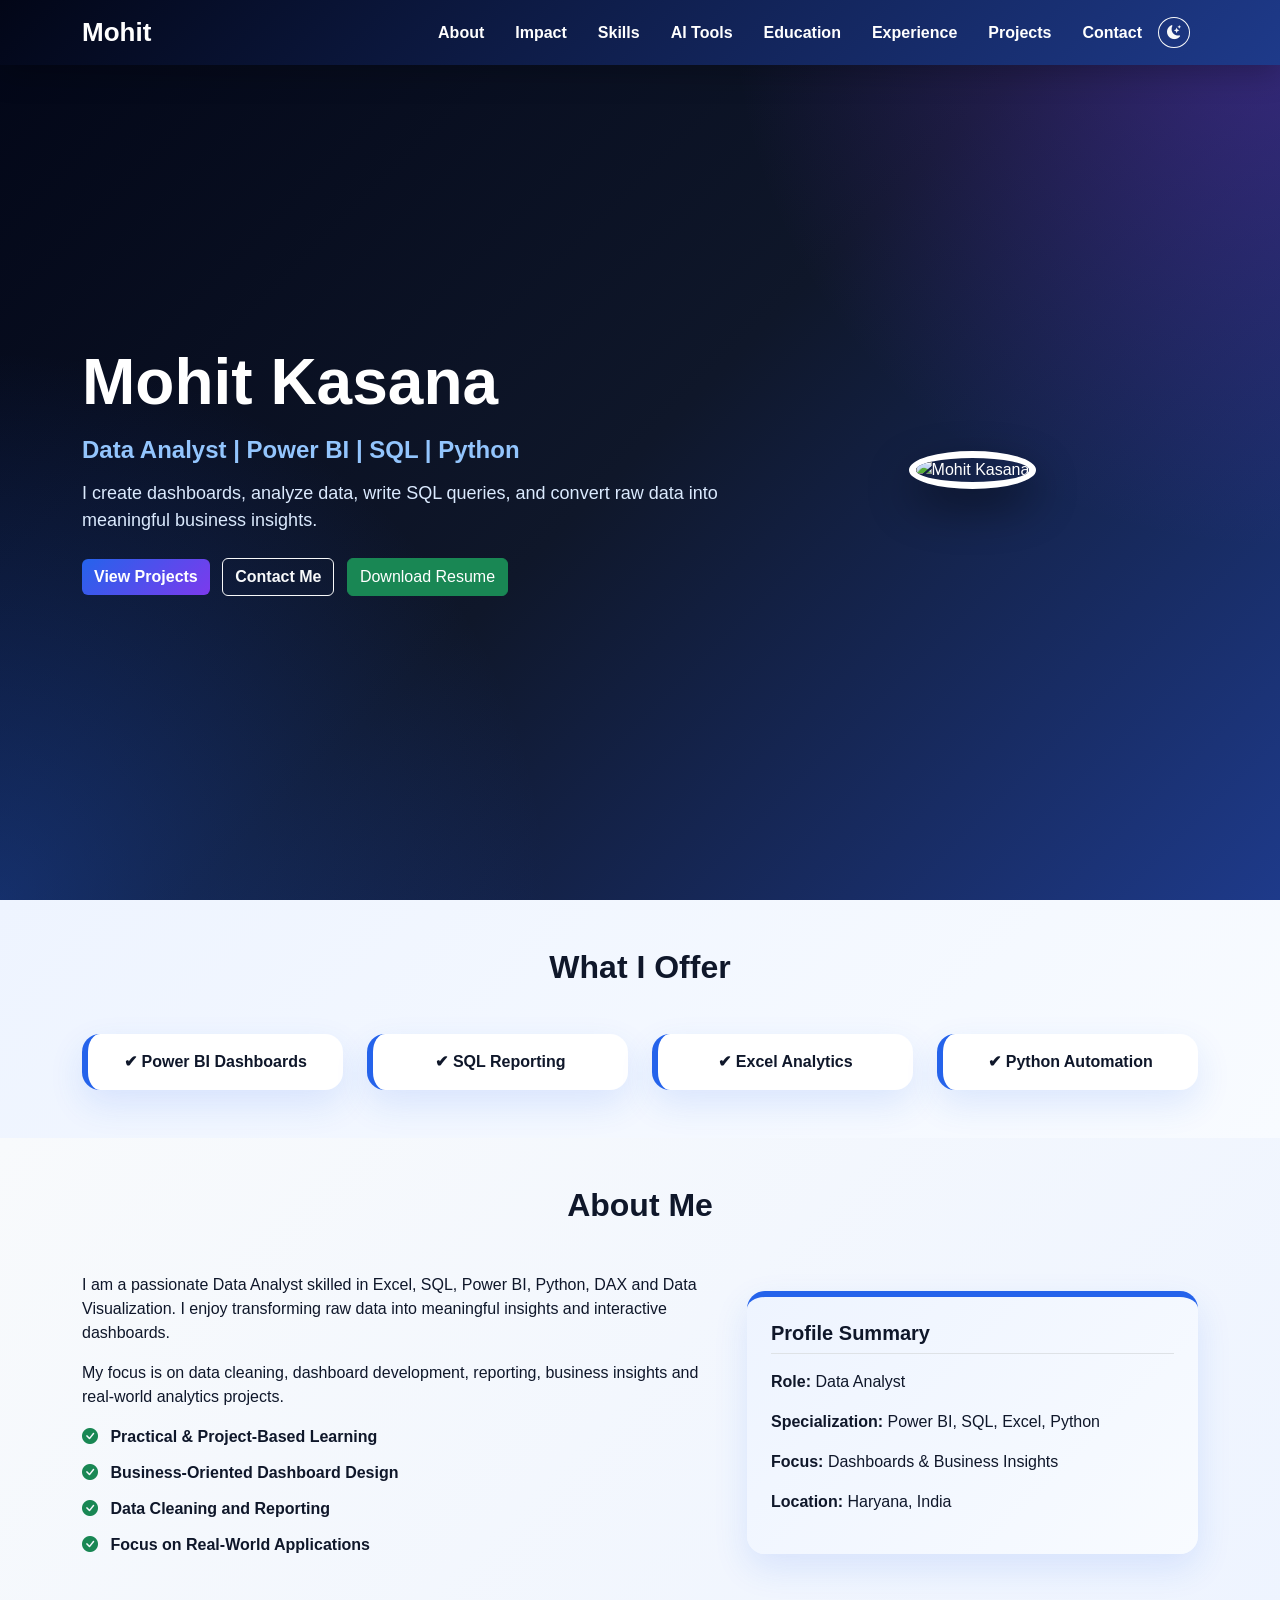
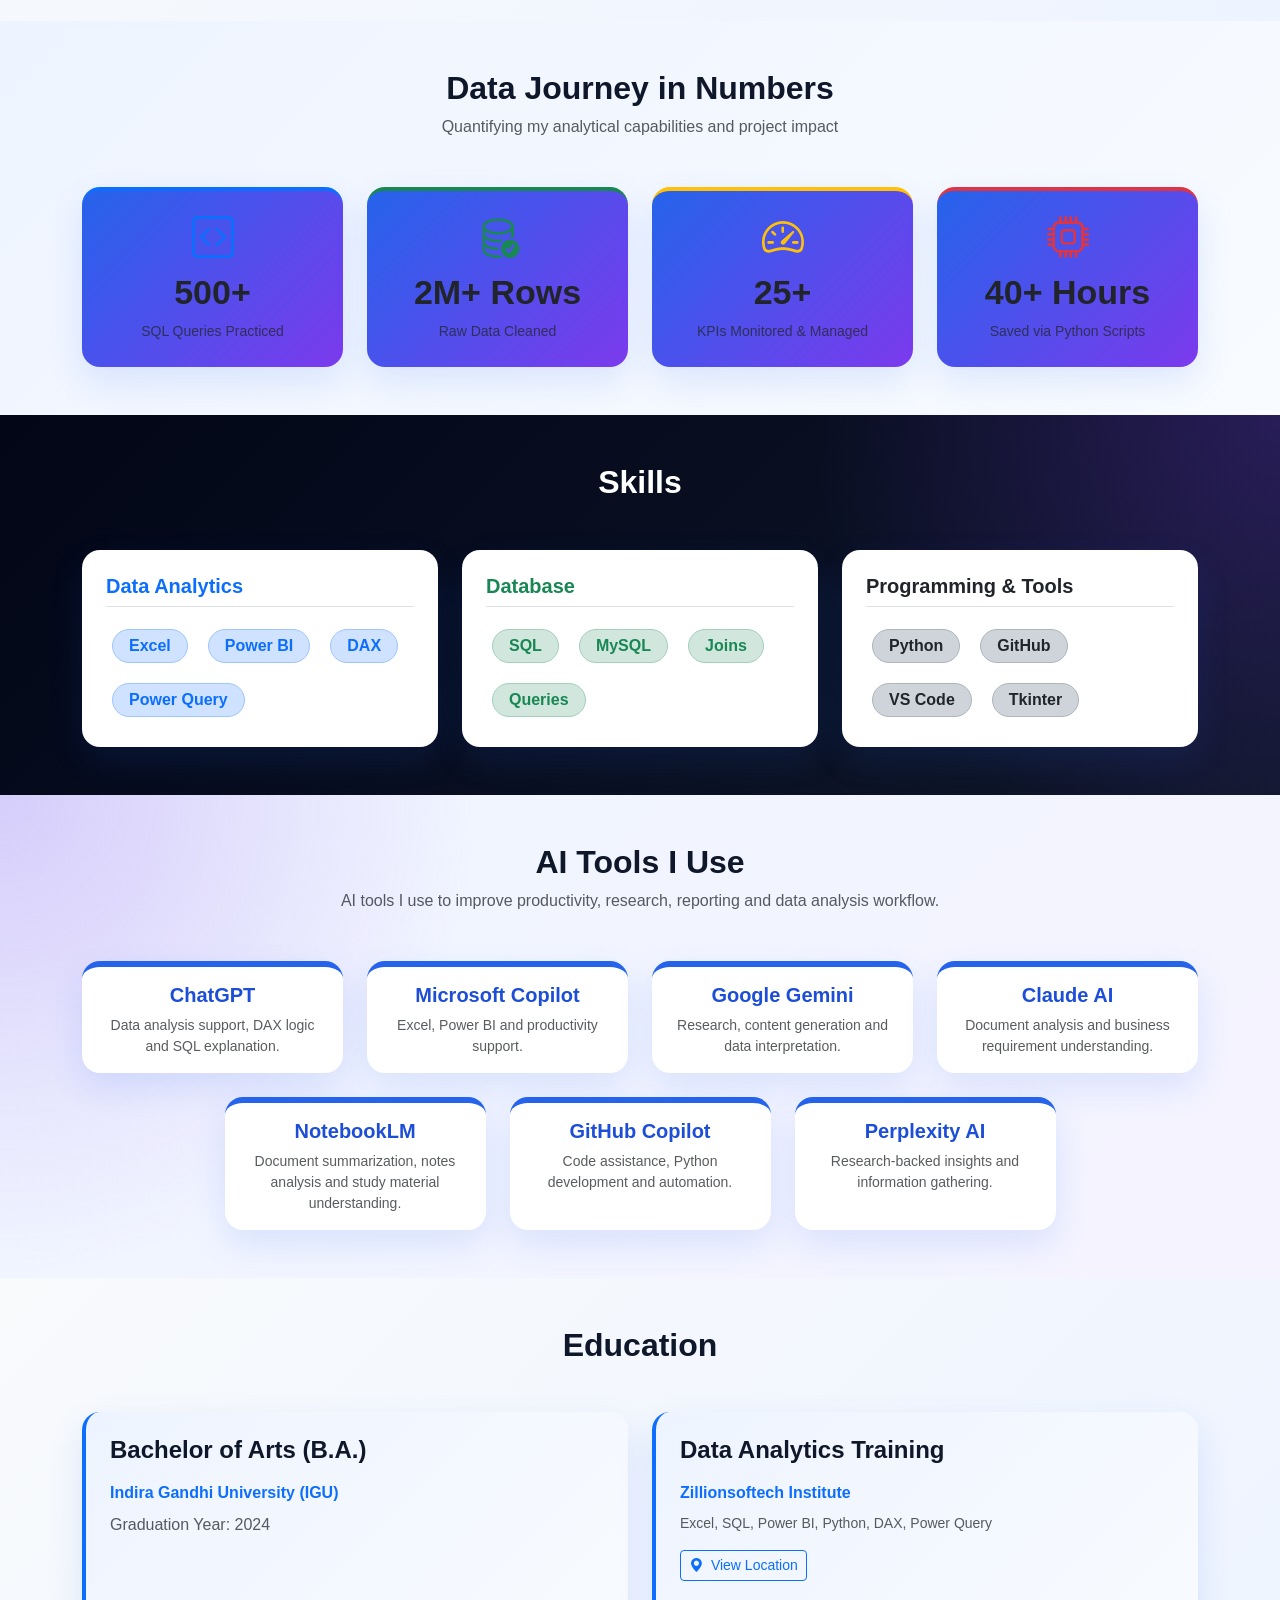
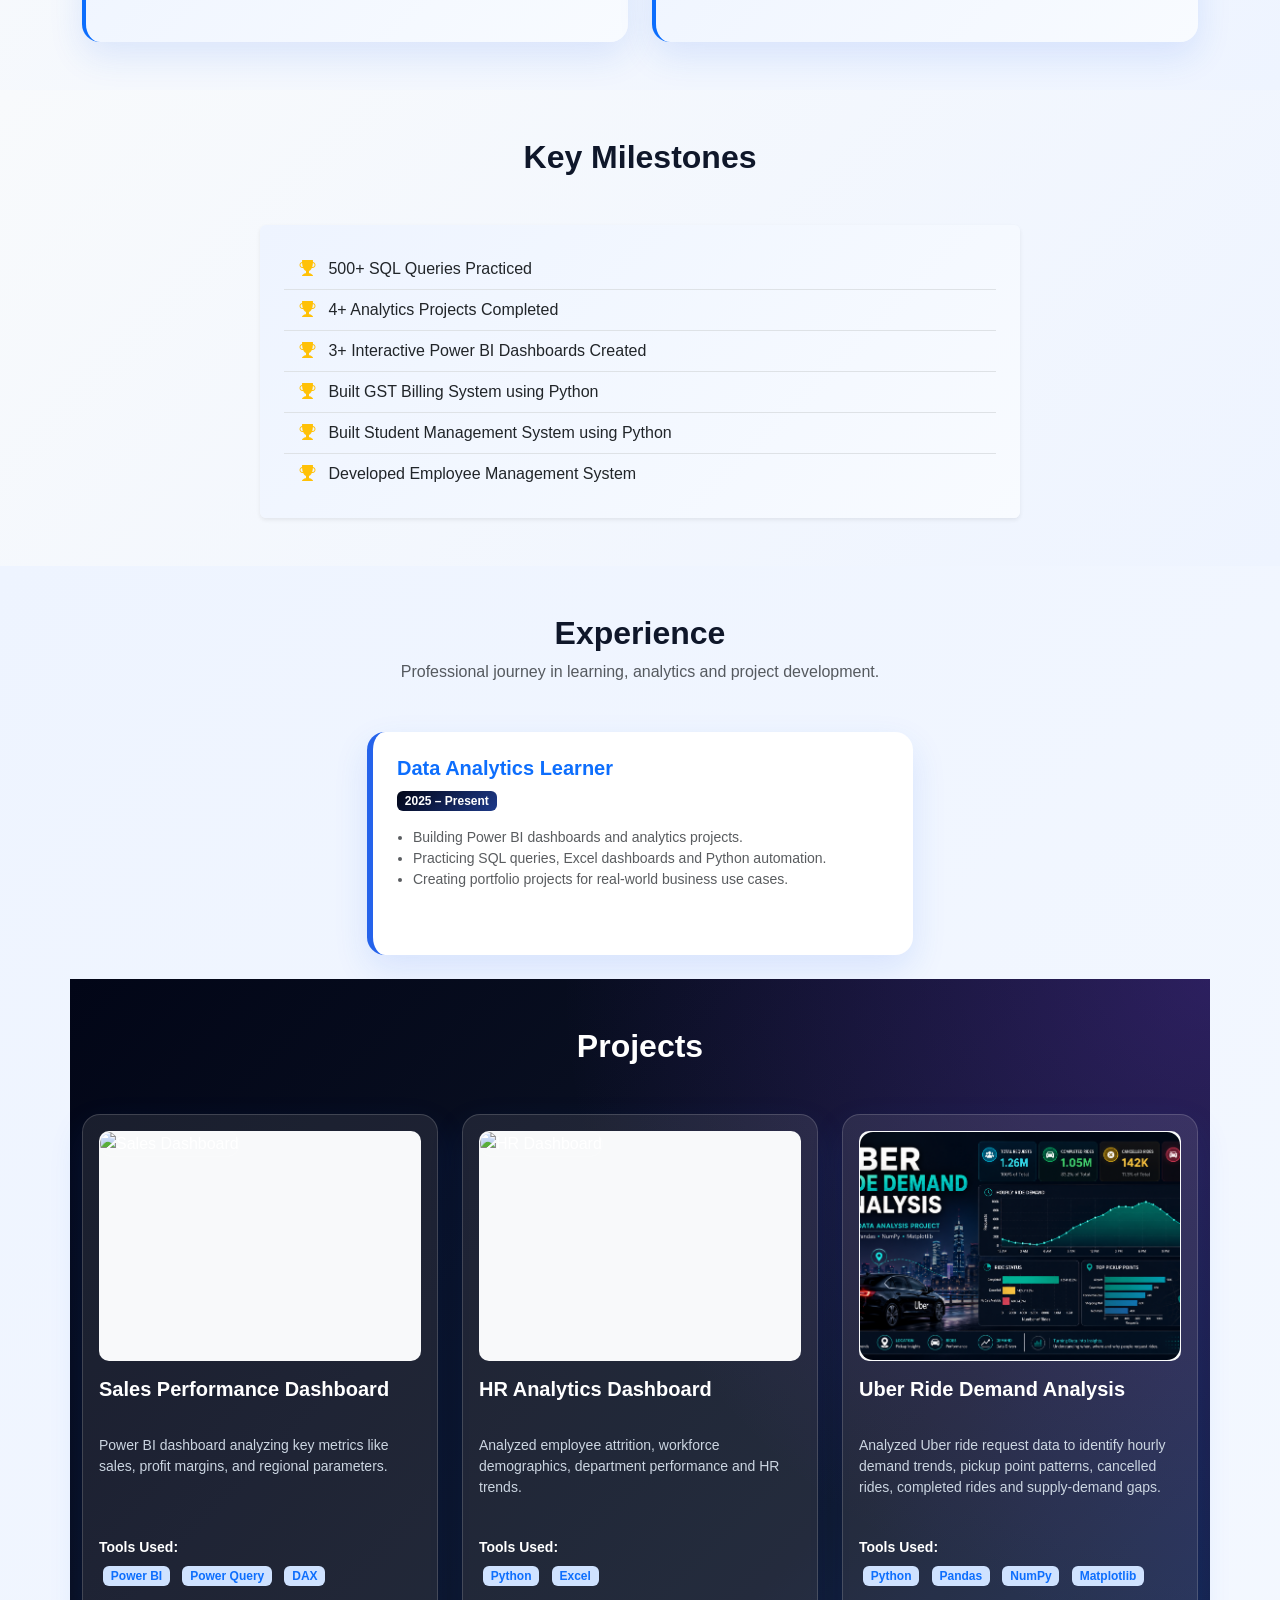
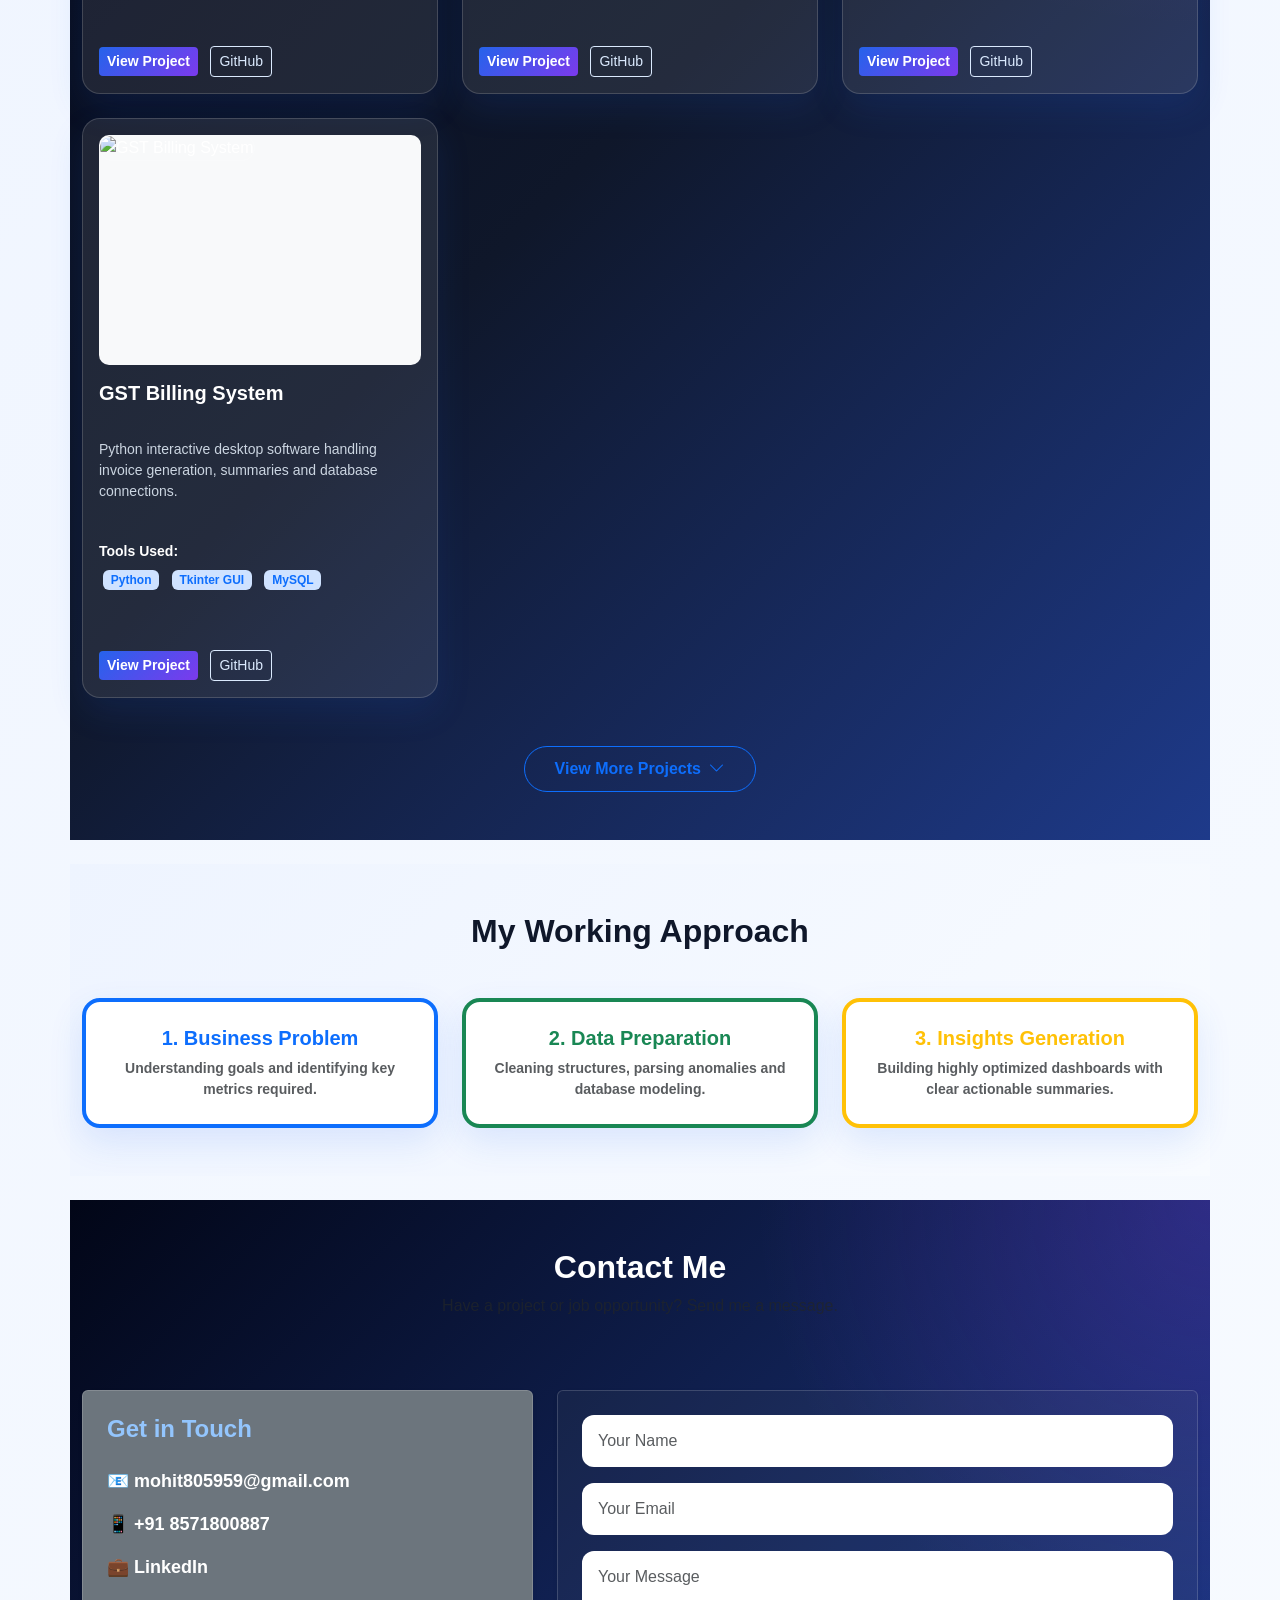
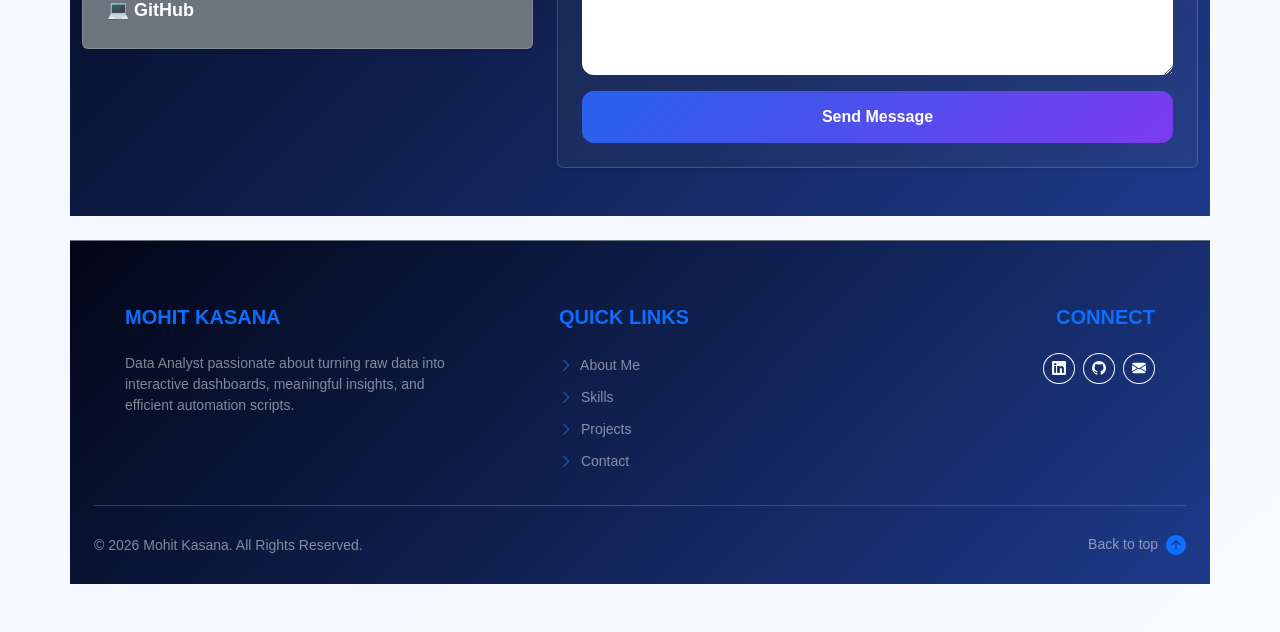
==== commit 5fa00348: "Update index.html" ====
--- a/index.html
+++ b/index.html
@@ -423,28 +423,383 @@
                     </ul>
                 </div>
             </div>
-            <div class="col-md-6">
-                <div class="timeline-item p-4 bg-white shadow-sm rounded h-100">
-                    <h5 class="text-primary fw-bold">Python Project Developer</h5>
-                    <span class="badge bg-dark mb-3">2025 – Present</span>
-                    <ul class="small ps-3 text-muted">
-                        <li>Built GST Billing System using Python and PDF generation.</li>
-                        <li>Worked on Employee Management System with database connectivity.</li>
-                    </ul>
-                </div>
-            </div>
-        </div>
-    </div>
-</section>
-
-<div class="project-buttons">
-    <a href="hr_dashboard.html?v=2" class="btn btn-primary btn-sm me-2 mb-2">View Project</a>
-    <a href="https://github.com/mohit8059/hr_dashboard" class="btn btn-outline-dark btn-sm me-2 mb-2" target="_blank">GitHub</a>
-    <!-- Ye naya button aapki Excel file download karwayega -->
-    <a href="Calcs.xlsx" download="HR_Attrition_Calcs_Mohit.xlsx" class="btn btn-success btn-sm mb-2">
-        <i class="bi bi-file-earmark-excel"></i> Download Excel
-    </a>
-</div>
+<!-- Projects Section -->
+<section id="projects" class="section py-5 bg-light">
+    <div class="container">
+        <h2 class="text-center mb-5 fw-bold">Projects</h2>
+
+        <style>
+            /* Same size project cards */
+            #projects .project-card {
+                height: 540px !important;
+                display: flex !important;
+                flex-direction: column !important;
+                overflow: hidden !important;
+            }
+
+            #projects .project-thumb {
+                height: 230px !important;
+                width: 100% !important;
+                overflow: hidden !important;
+                border-radius: 10px !important;
+                background-color: #f8f9fa !important;
+                flex-shrink: 0 !important;
+            }
+
+            #projects .project-thumb img {
+                width: 100% !important;
+                height: 100% !important;
+                object-fit: cover !important;
+                object-position: top center !important;
+            }
+
+            #projects .project-card h5 {
+                min-height: 50px !important;
+                margin-bottom: 8px !important;
+            }
+
+            #projects .project-desc {
+                height: 72px !important;
+                overflow: hidden !important;
+                display: -webkit-box !important;
+                -webkit-line-clamp: 3 !important;
+                -webkit-box-orient: vertical !important;
+            }
+
+            #projects .project-tools {
+                min-height: 85px !important;
+            }
+
+            #projects .project-buttons {
+                margin-top: auto !important;
+            }
+            
+            /* View More Button Transition */
+            .btn-view-more {
+                transition: all 0.3s ease;
+                border-radius: 30px;
+                padding: 10px 30px;
+                font-weight: 600;
+            }
+        </style>
+
+        <!-- TOP 4 PROJECTS (ALWAYS VISIBLE) -->
+        <div class="row g-4">
+            
+            <!-- Project 1: Sales Dashboard -->
+            <div class="col-md-6 col-lg-4">
+                <div class="project-card p-3 bg-white shadow-sm rounded h-100">
+                    <div class="project-thumb mb-3">
+                        <img src="images/sales_dashboard.png" alt="Sales Dashboard">
+                    </div>
+                    <h5 class="fw-bold text-dark">Sales Performance Dashboard</h5>
+                    <p class="text-muted small project-desc">
+                        Power BI dashboard analyzing key metrics like sales, profit margins, and regional parameters.
+                    </p>
+                    <div class="project-tools mb-3">
+                        <strong class="small text-dark d-block mb-1">Tools Used:</strong>
+                        <span class="badge bg-primary-subtle text-primary m-1">Power BI</span>
+                        <span class="badge bg-primary-subtle text-primary m-1">Power Query</span>
+                        <span class="badge bg-primary-subtle text-primary m-1">DAX</span>
+                    </div>
+                    <div class="project-buttons">
+                        <a href="sales_dashboard.html?v=2" class="btn btn-primary btn-sm me-2">View Project</a>
+                        <a href="https://github.com/mohit8059/sales_dashboard" class="btn btn-outline-dark btn-sm" target="_blank">GitHub</a>
+                    </div>
+                </div>
+            </div>
+
+            <!-- Project 2: HR Dashboard -->
+            <div class="col-md-6 col-lg-4">
+                <div class="project-card p-3 bg-white shadow-sm rounded h-100">
+                    <div class="project-thumb mb-3">
+                        <img src="images/hr_dashboard.png" alt="HR Dashboard">
+                    </div>
+                    <h5 class="fw-bold text-dark">HR Analytics Dashboard</h5>
+                    <p class="text-muted small project-desc">
+                        Analyzed employee attrition, workforce demographics, department performance and HR trends.
+                    </p>
+                    <div class="project-tools mb-3">
+                        <strong class="small text-dark d-block mb-1">Tools Used:</strong>
+                        <span class="badge bg-primary-subtle text-primary m-1">Python </span>
+                        <span class="badge bg-primary-subtle text-primary m-1">Excel </span>
+                    </div>
+                    <div class="project-buttons">
+                        <a href="hr_dashboard.html?v=2" class="btn btn-primary btn-sm me-2">View Project</a>
+                        <a href="https://github.com/mohit8059/hr_dashboard" class="btn btn-outline-dark btn-sm" target="_blank">GitHub</a>
+                    </div>
+                </div>
+            </div>
+
+            <!-- Project 3: Uber Ride Demand Analysis -->
+            <div class="col-md-6 col-lg-4">
+                <div class="project-card p-3 bg-white shadow-sm rounded h-100">
+                    <div class="project-thumb mb-3">
+                        <img src="images/uber_ride_demand_analytics_dashboard.png" alt="Uber Ride Demand Analysis">
+                    </div>
+                    <h5 class="fw-bold text-dark">Uber Ride Demand Analysis</h5>
+                    <p class="text-muted small project-desc">
+                        Analyzed Uber ride request data to identify hourly demand trends, pickup point patterns, cancelled rides, completed rides and supply-demand gaps.
+                    </p>
+                    <div class="project-tools mb-3">
+                        <strong class="small text-dark d-block mb-1">Tools Used:</strong>
+                        <span class="badge bg-primary-subtle text-primary m-1">Python</span>
+                        <span class="badge bg-primary-subtle text-primary m-1">Pandas</span>
+                        <span class="badge bg-primary-subtle text-primary m-1">NumPy</span>
+                        <span class="badge bg-primary-subtle text-primary m-1">Matplotlib</span>
+                    </div>
+                    <div class="project-buttons">
+                        <a href="uber_ride_demand_analysis.html?v=2" class="btn btn-primary btn-sm me-2">View Project</a>
+                        <a href="https://github.com/mohit8059/uber_ride_demand_analysis" class="btn btn-outline-dark btn-sm" target="_blank">GitHub</a>
+                    </div>
+                </div>
+            </div>
+
+            <!-- Project 4: GST Billing System -->
+            <div class="col-md-6 col-lg-4">
+                <div class="project-card p-3 bg-white shadow-sm rounded h-100">
+                    <div class="project-thumb mb-3">
+                        <img src="images/gst_billing_system.png" alt="GST Billing System">
+                    </div>
+                    <h5 class="fw-bold text-dark">GST Billing System</h5>
+                    <p class="text-muted small project-desc">
+                        Python interactive desktop software handling invoice generation, summaries and database connections.
+                    </p>
+                    <div class="project-tools mb-3">
+                        <strong class="small text-dark d-block mb-1">Tools Used:</strong>
+                        <span class="badge bg-primary-subtle text-primary m-1">Python</span>
+                        <span class="badge bg-primary-subtle text-primary m-1">Tkinter GUI</span>
+                        <span class="badge bg-primary-subtle text-primary m-1">MySQL</span>
+                    </div>
+                    <div class="project-buttons">
+                        <a href="gst_billing_system.html?v=2" class="btn btn-primary btn-sm me-2">View Project</a>
+                        <a href="https://github.com/mohit8059/gst_billing_system" class="btn btn-outline-dark btn-sm" target="_blank">GitHub</a>
+                    </div>
+                </div>
+            </div>
+
+        </div> <!-- /.row (Top 4) -->
+
+        <!-- HIDDEN PROJECTS (COLLAPSE) -->
+        <div class="collapse" id="moreProjectsSection">
+            <div class="row g-4 mt-1">
+                
+                <!-- Project 5: Financial Dashboard -->
+                <div class="col-md-6 col-lg-4">
+                    <div class="project-card p-3 bg-white shadow-sm rounded h-100">
+                        <div class="project-thumb mb-3">
+                            <img src="images/financial_dashboard.png" alt="Financial Dashboard">
+                        </div>
+                        <h5 class="fw-bold text-dark">Financial Analysis Dashboard</h5>
+                        <p class="text-muted small project-desc">
+                            Budget vs actual metrics, custom revenues trackers and operational metrics parameters.
+                        </p>
+                        <div class="project-tools mb-3">
+                            <strong class="small text-dark d-block mb-1">Tools Used:</strong>
+                            <span class="badge bg-primary-subtle text-primary m-1">Power BI</span>
+                            <span class="badge bg-primary-subtle text-primary m-1">Advanced SQL</span>
+                        </div>
+                        <div class="project-buttons">
+                            <a href="financial_dashboard.html?v=2" class="btn btn-primary btn-sm me-2">View Project</a>
+                            <a href="https://github.com/mohit8059/FInancial_Dashboard" class="btn btn-outline-dark btn-sm" target="_blank">GitHub</a>
+                        </div>
+                    </div>
+                </div>
+
+                <!-- Project 6: Customer Churn Dashboard -->
+                <div class="col-md-6 col-lg-4">
+                    <div class="project-card p-3 bg-white shadow-sm rounded h-100">
+                        <div class="project-thumb mb-3">
+                            <img src="images/customer_churn_analysis.png" alt="Customer Churn Dashboard">
+                        </div>
+                        <h5 class="fw-bold text-dark">Customer Churn Analysis Dashboard</h5>
+                        <p class="text-muted small project-desc">
+                            Power BI dashboard analyzing customer churn behavior, churn rate, contract type, payment method, tenure and high-risk customer segments.
+                        </p>
+                        <div class="project-tools mb-3">
+                            <strong class="small text-dark d-block mb-1">Tools Used:</strong>
+                            <span class="badge bg-primary-subtle text-primary m-1">Power BI</span>
+                            <span class="badge bg-primary-subtle text-primary m-1">DAX</span>
+                            <span class="badge bg-primary-subtle text-primary m-1">Power Query</span>
+                            <span class="badge bg-primary-subtle text-primary m-1">Excel</span>
+                        </div>
+                        <div class="project-buttons">
+                            <a href="customer_churn_analysis.html?v=2" class="btn btn-primary btn-sm me-2">View Project</a>
+                            <a href="https://github.com/mohit8059/customer_churn_analysis" class="btn btn-outline-dark btn-sm" target="_blank">GitHub</a>
+                        </div>
+                    </div>
+                </div>
+
+                <!-- Project 7: NIFTY Dashboard -->
+                <div class="col-md-6 col-lg-4">
+                    <div class="project-card p-3 bg-white shadow-sm rounded h-100">
+                        <div class="project-thumb mb-3">
+                            <img src="images/nifty_dashboard.png" alt="NIFTY Dashboard">
+                        </div>
+                        <h5 class="fw-bold text-dark">NIFTY Stock Market Dashboard</h5>
+                        <p class="text-muted small project-desc">
+                            An interactive Power BI dashboard designed to analyze stock price trends, trading volume, and returns.
+                        </p>
+                        <div class="project-tools mb-3">
+                            <strong class="small text-dark d-block mb-1">Tools Used:</strong>
+                            <span class="badge bg-primary-subtle text-primary m-1">Power BI</span>
+                            <span class="badge bg-primary-subtle text-primary m-1">DAX</span>
+                            <span class="badge bg-primary-subtle text-primary m-1">Power Query</span>
+                        </div>
+                        <div class="project-buttons">
+                            <a href="nifty_dashboard.html?v=2" class="btn btn-primary btn-sm me-2">View Project</a>
+                            <a href="https://github.com/mohit8059/nifty_dashboard" class="btn btn-outline-dark btn-sm" target="_blank">GitHub</a>
+                        </div>
+                    </div>
+                </div>
+
+                <!-- Project 8: IPL Analytics Dashboard -->
+                <div class="col-md-6 col-lg-4">
+                    <div class="project-card p-3 bg-white shadow-sm rounded h-100">
+                        <div class="project-thumb mb-3">
+                            <img src="images/ipl_analytics_dashboard.png" alt="IPL Dashboard">
+                        </div>
+                        <h5 class="fw-bold text-dark">IPL Analytics Dashboard</h5>
+                        <p class="text-muted small project-desc">
+                            Interactive Power BI dashboard designed to analyze IPL team performance, player statistics, and match trends.
+                        </p>
+                        <div class="project-tools mb-3">
+                            <strong class="small text-dark d-block mb-1">Tools Used:</strong>
+                            <span class="badge bg-primary-subtle text-primary m-1">Power BI</span>
+                            <span class="badge bg-primary-subtle text-primary m-1">DAX</span>
+                            <span class="badge bg-primary-subtle text-primary m-1">Excel</span>
+                        </div>
+                        <div class="project-buttons">
+                            <a href="ipl_analytics_dashboard.html?v=2" class="btn btn-primary btn-sm me-2">View Project</a>
+                            <a href="https://github.com/mohit8059/ipl_analytics_dashboard" class="btn btn-outline-dark btn-sm" target="_blank">GitHub</a>
+                        </div>
+                    </div>
+                </div>
+
+                <!-- Project 9: Student Management System -->
+                <div class="col-md-6 col-lg-4">
+                    <div class="project-card p-3 bg-white shadow-sm rounded h-100">
+                        <div class="project-thumb mb-3">
+                            <img src="images/student_management_system.png" alt="Student Management System">
+                        </div>
+                        <h5 class="fw-bold text-dark">Student Management System</h5>
+                        <p class="text-muted small project-desc">
+                            A Python-based desktop application designed to manage student records, attendance, fees, courses, reports and role-based access.
+                        </p>
+                        <div class="project-tools mb-3">
+                            <strong class="small text-dark d-block mb-1">Tools Used:</strong>
+                            <span class="badge bg-primary-subtle text-primary m-1">Python</span>
+                            <span class="badge bg-primary-subtle text-primary m-1">Tkinter</span>
+                            <span class="badge bg-primary-subtle text-primary m-1">MySQL</span>
+                            <span class="badge bg-primary-subtle text-primary m-1">OOP</span>
+                        </div>
+                        <div class="project-buttons">
+                            <a href="student_management_system.html?v=2" class="btn btn-primary btn-sm me-2">View Project</a>
+                            <a href="https://github.com/mohit8059/student_management_system" class="btn btn-outline-dark btn-sm" target="_blank">GitHub</a>
+                        </div>
+                    </div>
+                </div>
+
+                <!-- Project 10: Restaurant Food Delivery Analysis -->
+                <div class="col-md-6 col-lg-4">
+                    <div class="project-card p-3 bg-white shadow-sm rounded h-100">
+                        <div class="project-thumb mb-3">
+                            <img src="images/food_delivery_trends_and_insights_dashboard.png" alt="Restaurant Food Delivery Analysis">
+                        </div>
+                        <h5 class="fw-bold text-dark">Restaurant Food Delivery Analysis</h5>
+                        <p class="text-muted small project-desc">
+                            Analyzed food delivery performance to measure average delivery time, delayed orders, traffic impact, weather impact and vehicle type performance.
+                        </p>
+                        <div class="project-tools mb-3">
+                            <strong class="small text-dark d-block mb-1">Tools Used:</strong>
+                            <span class="badge bg-primary-subtle text-primary m-1">Python</span>
+                            <span class="badge bg-primary-subtle text-primary m-1">Pandas</span>
+                            <span class="badge bg-primary-subtle text-primary m-1">NumPy</span>
+                            <span class="badge bg-primary-subtle text-primary m-1">Matplotlib</span>
+                        </div>
+                        <div class="project-buttons">
+                            <a href="restaurant_food_delivery_analysis.html?v=2" class="btn btn-primary btn-sm me-2">View Project</a>
+                            <a href="https://github.com/mohit8059/restaurant_food_delivery_analysis" class="btn btn-outline-dark btn-sm" target="_blank">GitHub</a>
+                        </div>
+                    </div>
+                </div>
+
+                <!-- Project 11: Retail Sales Performance Analysis using Pandas -->
+                <div class="col-md-6 col-lg-4">
+                    <div class="project-card p-3 bg-white shadow-sm rounded h-100">
+                        <div class="project-thumb mb-3">
+                            <img src="images/retail_sales_dashboard.png" alt="Retail Sales Performance Analysis">
+                        </div>
+                        <h5 class="fw-bold text-dark">Retail Sales Performance Analysis</h5>
+                        <p class="text-muted small project-desc">
+                            Analyzed retail sales data using Pandas to calculate revenue KPIs, product category performance, customer behavior, monthly trends and business insights.
+                        </p>
+                        <div class="project-tools mb-3">
+                            <strong class="small text-dark d-block mb-1">Tools Used:</strong>
+                            <span class="badge bg-primary-subtle text-primary m-1">Python</span>
+                            <span class="badge bg-primary-subtle text-primary m-1">Pandas</span>
+                            <span class="badge bg-primary-subtle text-primary m-1">Matplotlib</span>
+                            <span class="badge bg-primary-subtle text-primary m-1">Jupyter</span>
+                        </div>
+                        <div class="project-buttons">
+                            <a href="https://mohit8059.github.io/retail_sales_analysis/" class="btn btn-primary btn-sm me-2" target="_blank">View Project</a>
+                            <a href="https://github.com/mohit8059/retail_sales_analysis" class="btn btn-outline-dark btn-sm" target="_blank">GitHub</a>
+                        </div>
+                    </div>
+                </div>
+
+                <!-- Project 12: Customer Churn Analysis using Pandas -->
+                <div class="col-md-6 col-lg-4">
+                    <div class="project-card p-3 bg-white shadow-sm rounded h-100">
+                        <div class="project-thumb mb-3">
+                            <img src="images/customer_churn_pandas_dashboard.png" alt="Customer Churn Analysis using Pandas">
+                        </div>
+                        <h5 class="fw-bold text-dark">Customer Churn Analysis using Pandas</h5>
+                        <p class="text-muted small project-desc">
+                            Analyzed customer churn data using Pandas to identify churn rate, high-risk customers, contract impact, payment method impact and retention insights.
+                        </p>
+                        <div class="project-tools mb-3">
+                            <strong class="small text-dark d-block mb-1">Tools Used:</strong>
+                            <span class="badge bg-primary-subtle text-primary m-1">Python</span>
+                            <span class="badge bg-primary-subtle text-primary m-1">Pandas</span>
+                            <span class="badge bg-primary-subtle text-primary m-1">Matplotlib</span>
+                            <span class="badge bg-primary-subtle text-primary m-1">Jupyter</span>
+                        </div>
+                        <div class="project-buttons">
+                            <a href="https://mohit8059.github.io/customer_churn_analysis_pandas/" class="btn btn-primary btn-sm me-2" target="_blank">View Project</a>
+                            <a href="https://github.com/mohit8059/customer_churn_analysis_pandas" class="btn btn-outline-dark btn-sm" target="_blank">GitHub</a>
+                        </div>
+                    </div>
+                </div>
+
+            </div> <!-- /.row (Hidden) -->
+        </div> <!-- /.collapse -->
+
+        <!-- VIEW MORE BUTTON -->
+        <div class="text-center mt-5">
+            <button class="btn btn-outline-primary btn-view-more" type="button" data-bs-toggle="collapse" data-bs-target="#moreProjectsSection" aria-expanded="false" aria-controls="moreProjectsSection" id="toggleProjectsBtn">
+                View More Projects <i class="bi bi-chevron-down ms-1"></i>
+            </button>
+        </div>
+
+    </div> <!-- /.container -->
+
+    <!-- Script to toggle button text -->
+    <script>
+        document.addEventListener('DOMContentLoaded', function () {
+            var myCollapsible = document.getElementById('moreProjectsSection');
+            var toggleBtn = document.getElementById('toggleProjectsBtn');
+
+            myCollapsible.addEventListener('show.bs.collapse', function () {
+                toggleBtn.innerHTML = 'View Less Projects <i class="bi bi-chevron-up ms-1"></i>';
+            });
+
+            myCollapsible.addEventListener('hide.bs.collapse', function () {
+                toggleBtn.innerHTML = 'View More Projects <i class="bi bi-chevron-down ms-1"></i>';
+            });
+        });
+    </script>
+</section>
 <!-- Working Approach Section -->
 <section class="section bg-light py-5">
     <div class="container">
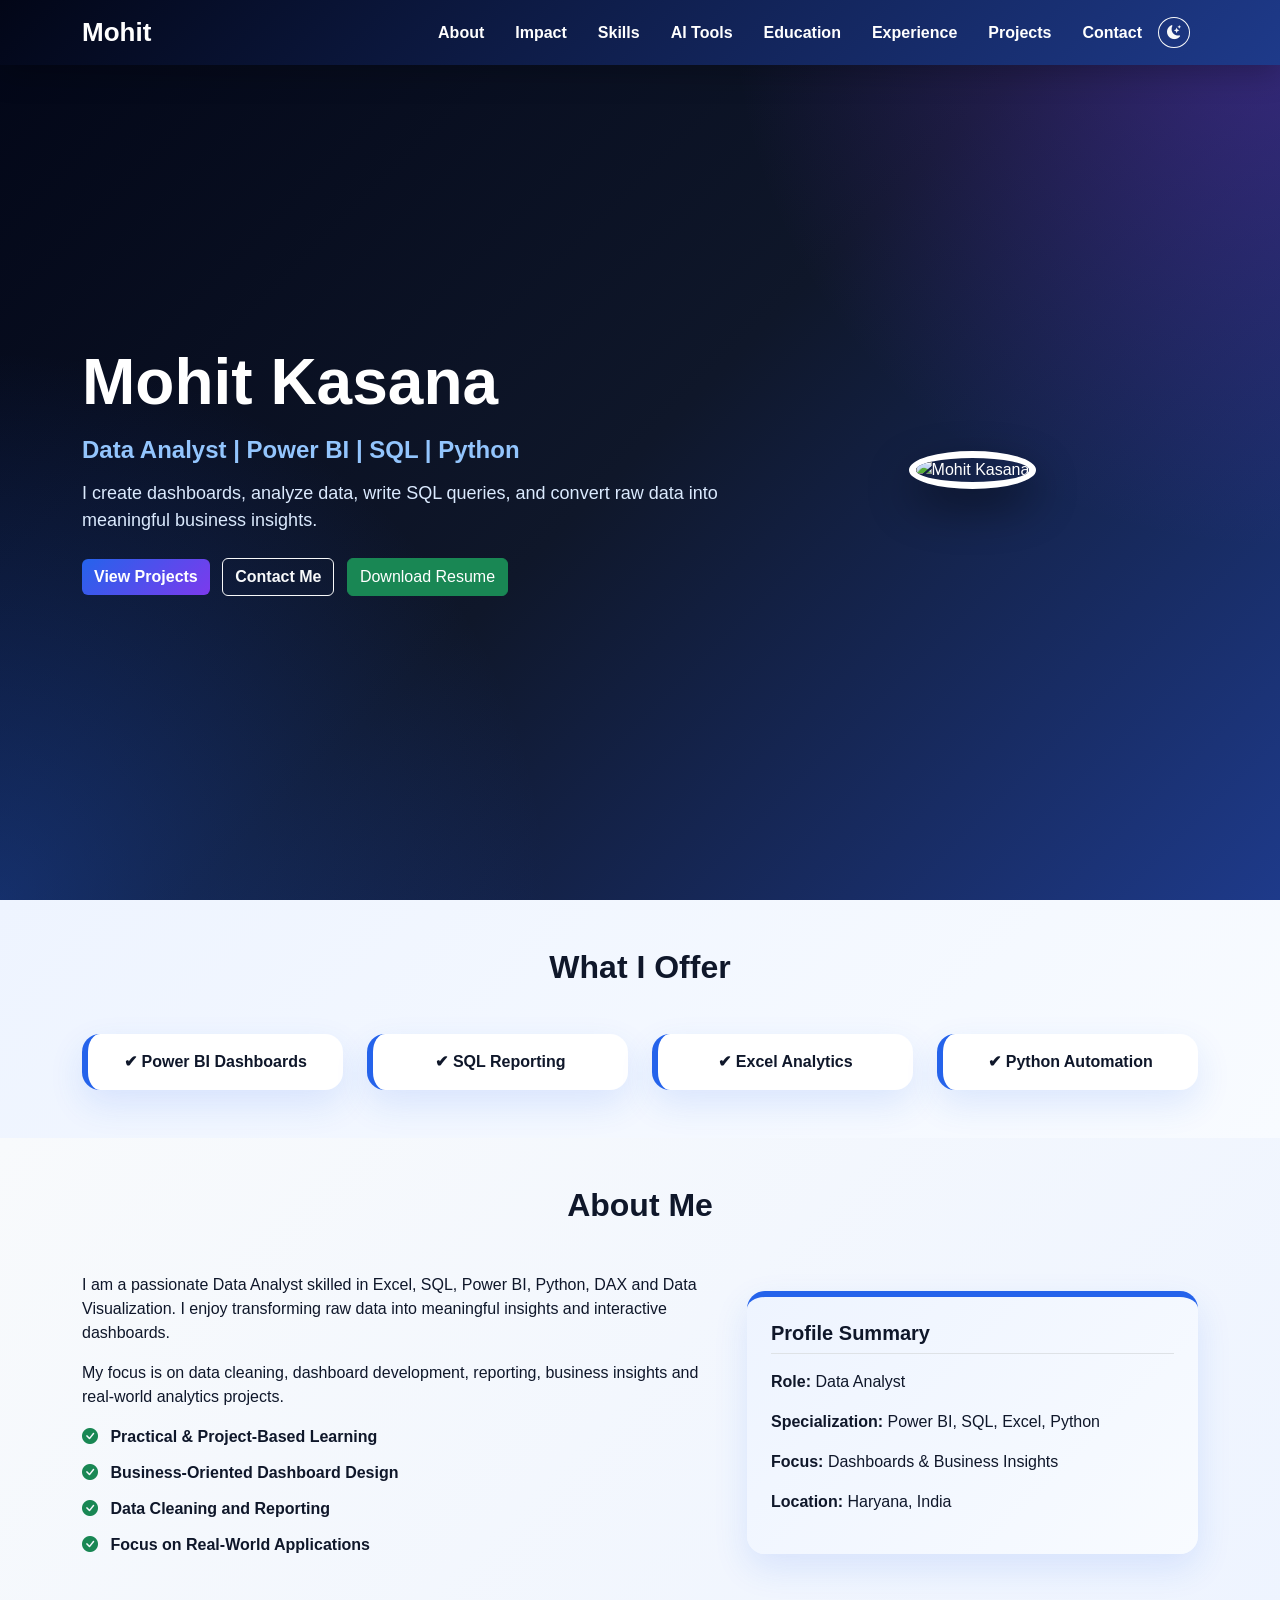
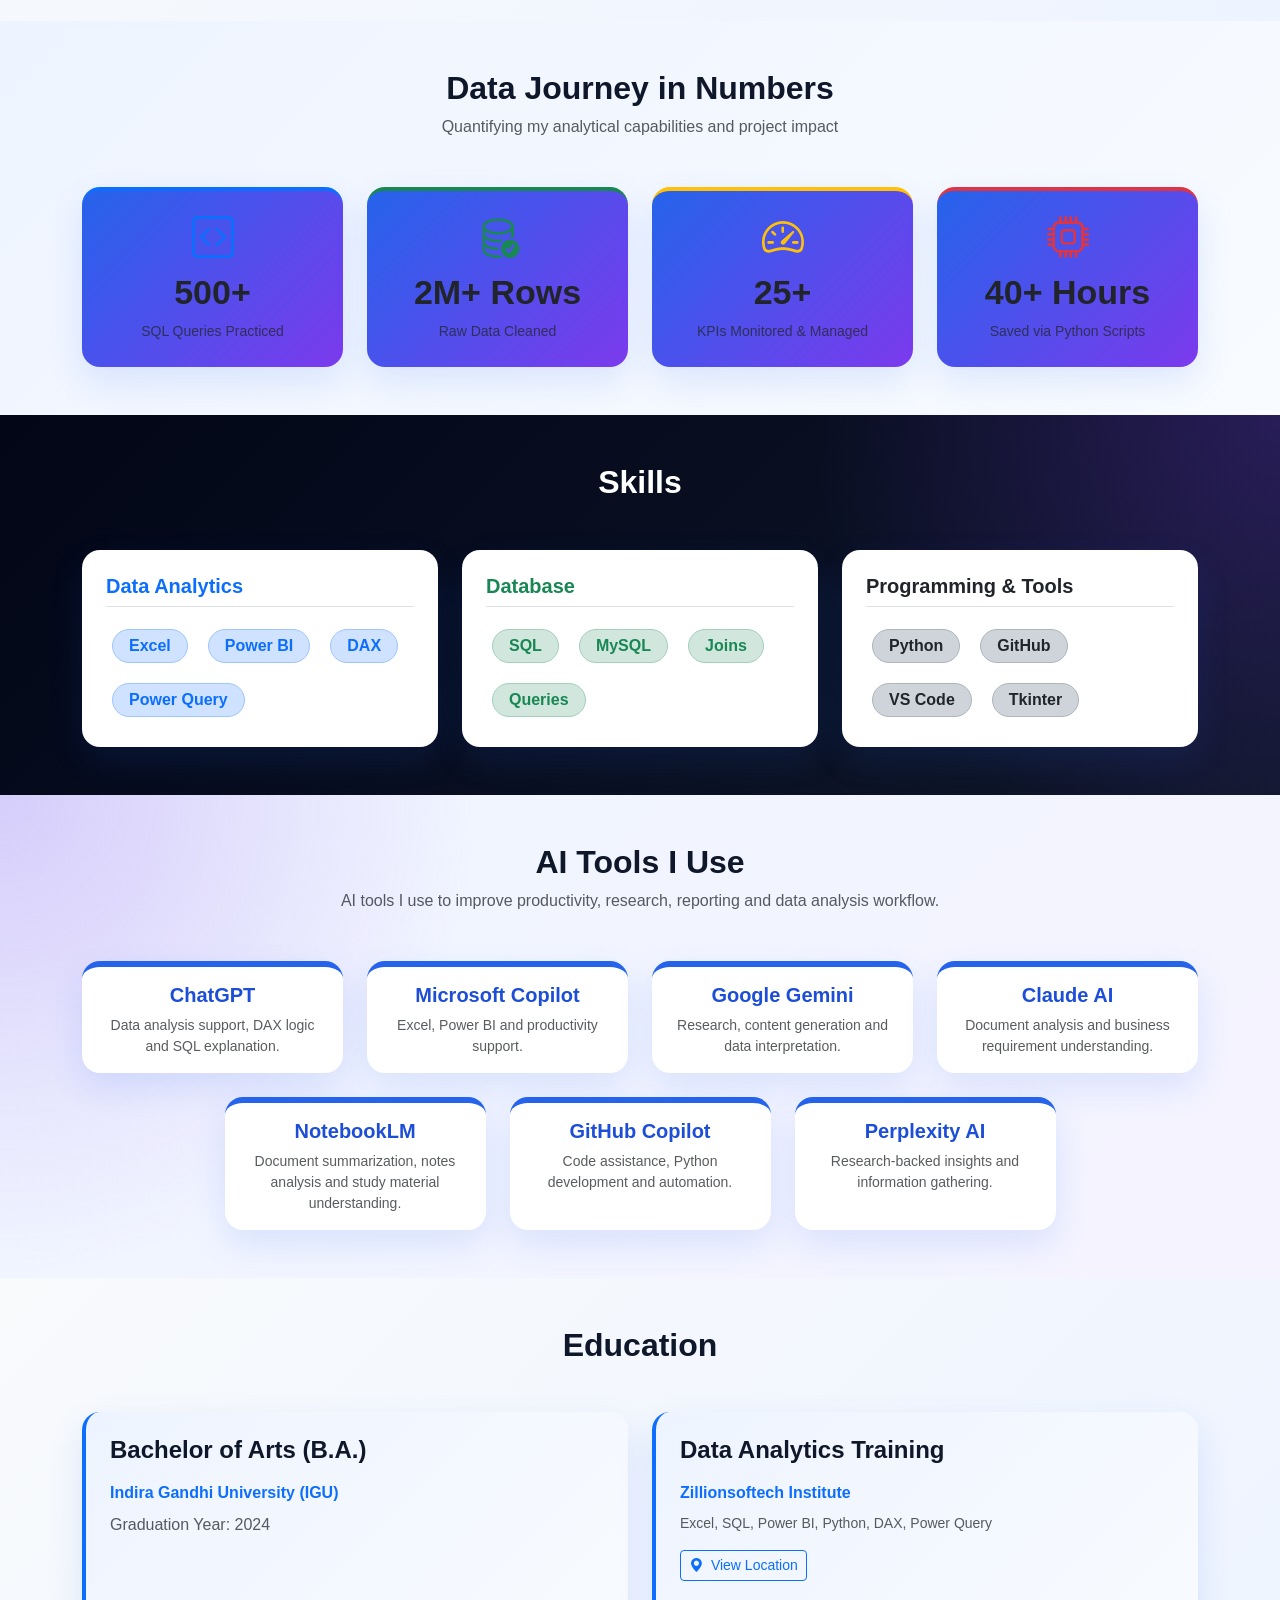
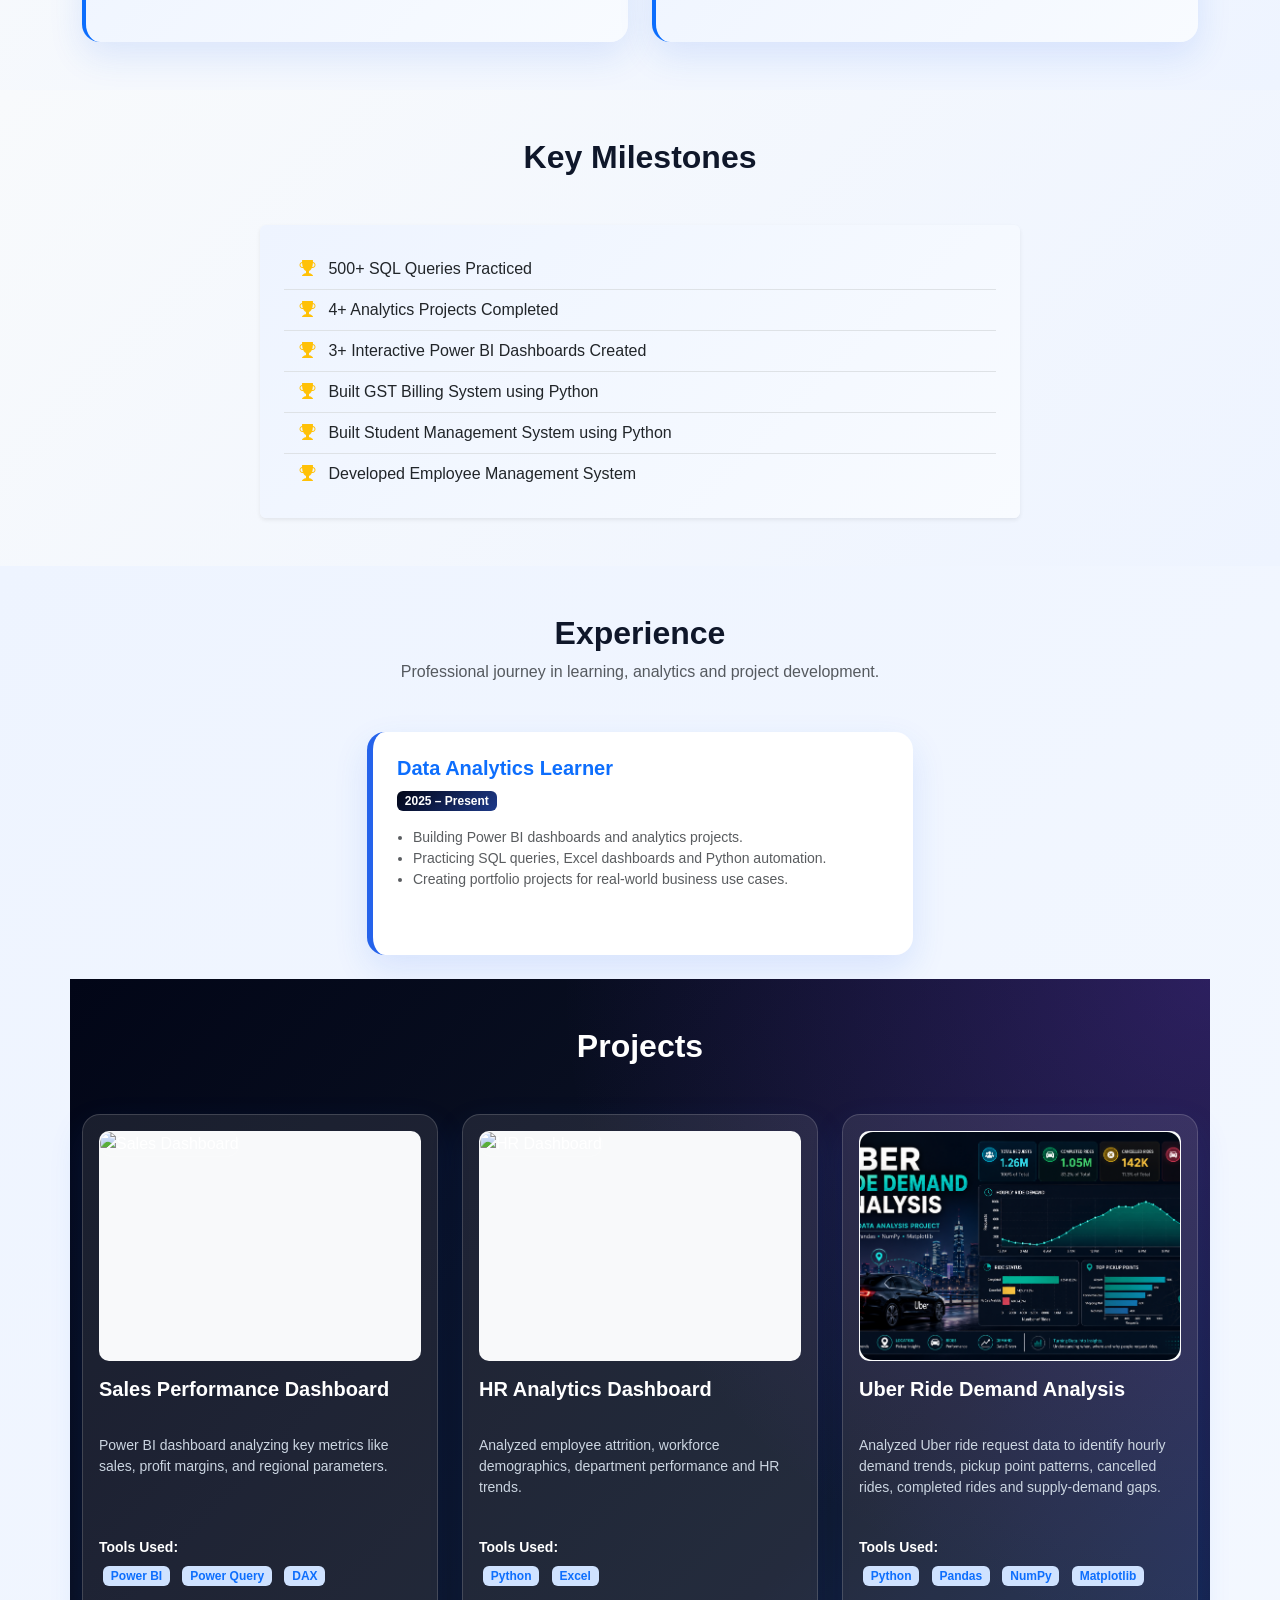
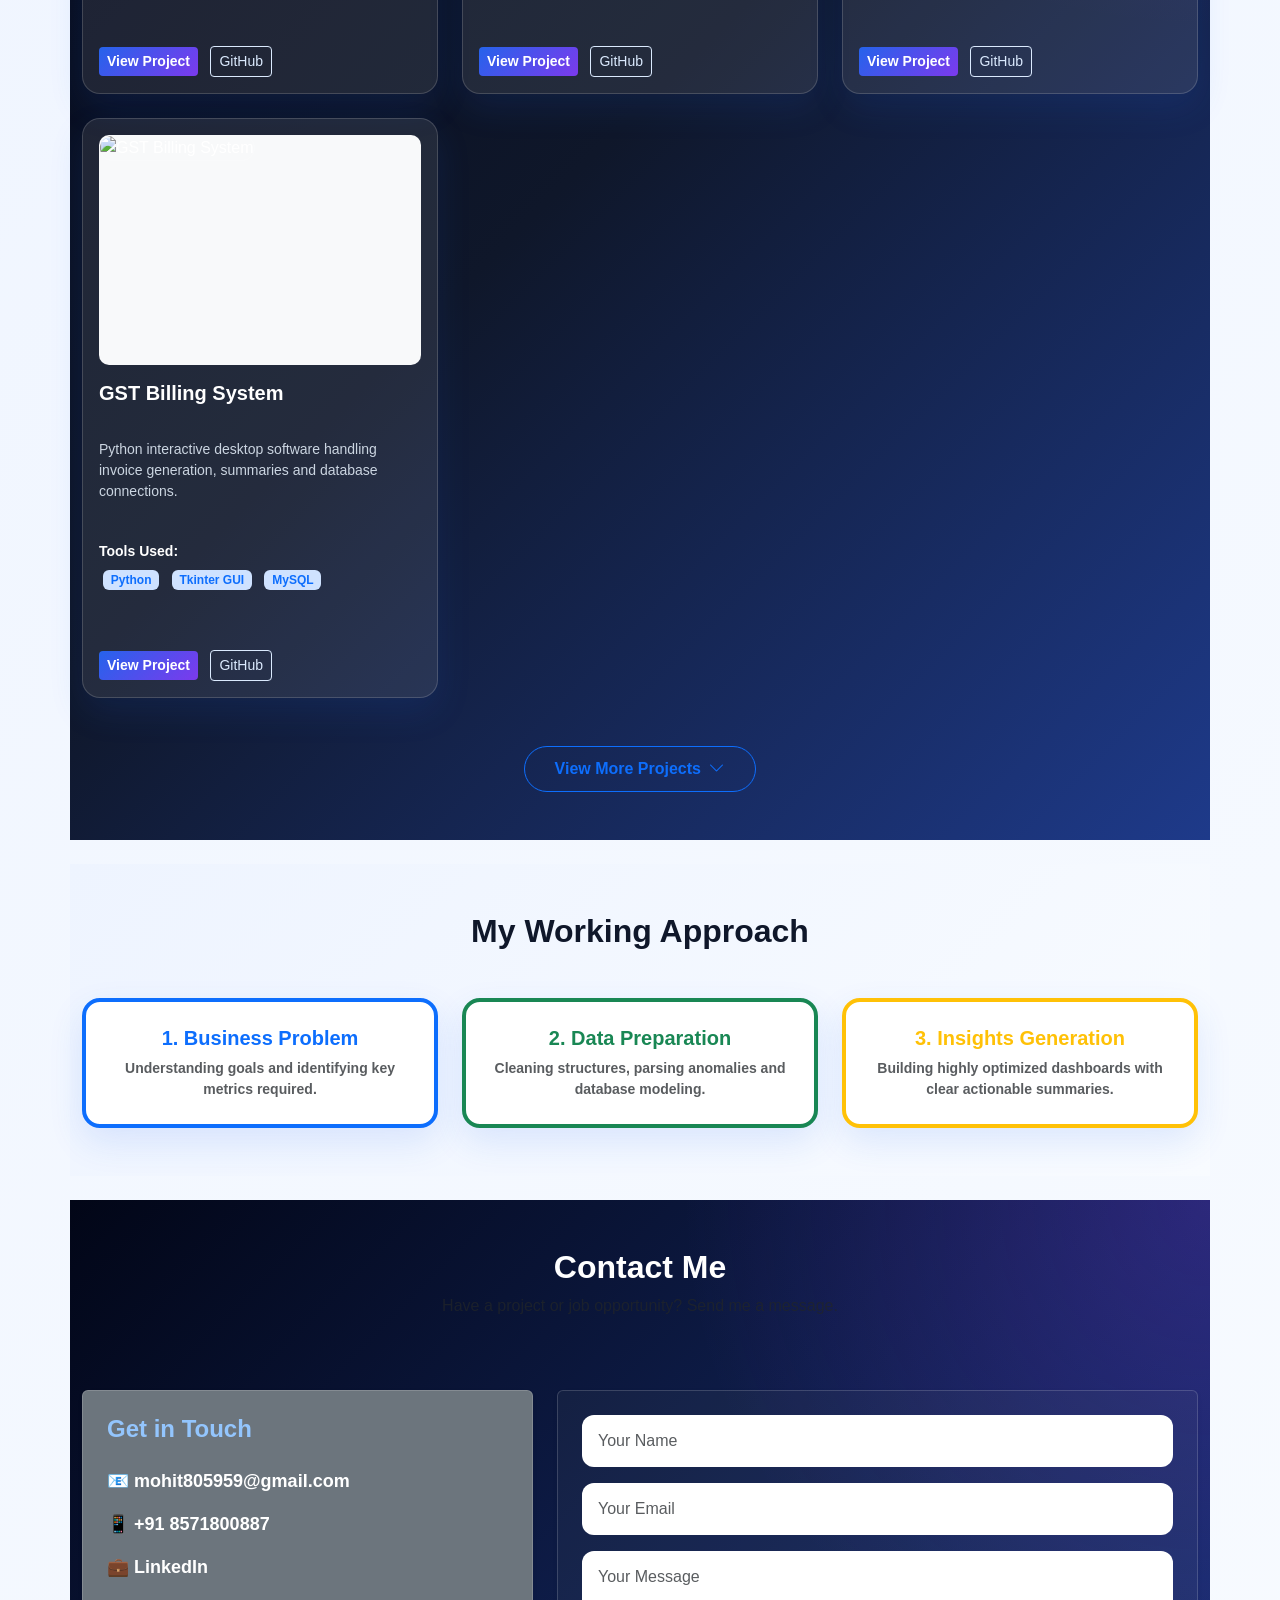
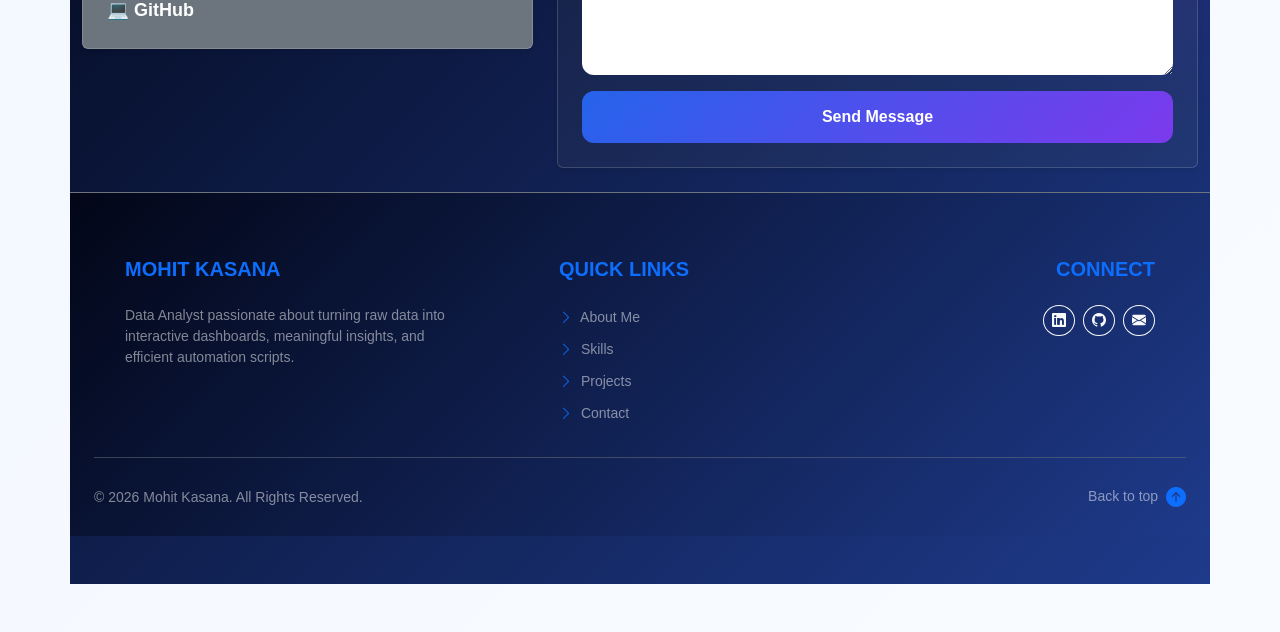
==== commit 62ed30c5: "Update index.html" ====
--- a/index.html
+++ b/index.html
@@ -845,23 +845,48 @@
             </div>
 
             <div class="col-md-7">
-                <form action="https://formsubmit.co/mohit805959@gmail.com" method="POST" class="contact-form bg-secondary bg-opacity-10 p-4 rounded shadow-sm">
-                    <input type="hidden" name="_subject" value="New Portfolio Contact Message">
-                    <div class="mb-3">
-                        <input type="text" name="name" class="form-control" placeholder="Your Name" required>
-                    </div>
-                    <div class="mb-3">
-                        <input type="email" name="email" class="form-control" placeholder="Your Email" required>
-                    </div>
-                    <div class="mb-3">
-                        <textarea name="message" class="form-control" rows="4" placeholder="Your Message" required></textarea>
-                    </div>
-                    <button type="submit" class="btn btn-primary w-100">Send Message</button>
-                </form>
-            </div>
-        </div>
-    </div>
-</section>
+    <form id="contact-form" class="contact-form bg-secondary bg-opacity-10 p-4 rounded shadow-sm">
+        <div class="mb-3">
+            <input type="text" name="Name" class="form-control" placeholder="Your Name" required>
+        </div>
+        <div class="mb-3">
+            <input type="email" name="Email" class="form-control" placeholder="Your Email" required>
+        </div>
+        <div class="mb-3">
+            <textarea name="Message" class="form-control" rows="4" placeholder="Your Message" required></textarea>
+        </div>
+        <button type="submit" id="submit-btn" class="btn btn-primary w-100">Send Message</button>
+    </form>
+</div>
+      <script>
+  // Yahan Google Apps Script se mila hua Web App URL daalein
+  const scriptURL = 'YOUR_WEB_APP_URL_HERE';
+  const form = document.getElementById('contact-form');
+  const submitBtn = document.getElementById('submit-btn');
+
+  form.addEventListener('submit', e => {
+    e.preventDefault();
+    submitBtn.disabled = true;
+    submitBtn.innerText = 'Sending...';
+
+    fetch(scriptURL, { 
+      method: 'POST', 
+      body: new FormData(form)
+    })
+    .then(response => {
+      alert("Message successfully send ho gaya!");
+      submitBtn.disabled = false;
+      submitBtn.innerText = 'Send Message';
+      form.reset();
+    })
+    .catch(error => {
+      console.error('Error!', error.message);
+      alert("Kuch gadbad hui, kripya dobara koshish karein.");
+      submitBtn.disabled = false;
+      submitBtn.innerText = 'Send Message';
+    });
+  });
+</script>      
 <!-- Footer Section -->
 <footer class="bg-dark text-white pt-5 pb-4 border-top border-secondary border-opacity-20">
     <div class="container text-center text-md-start">
